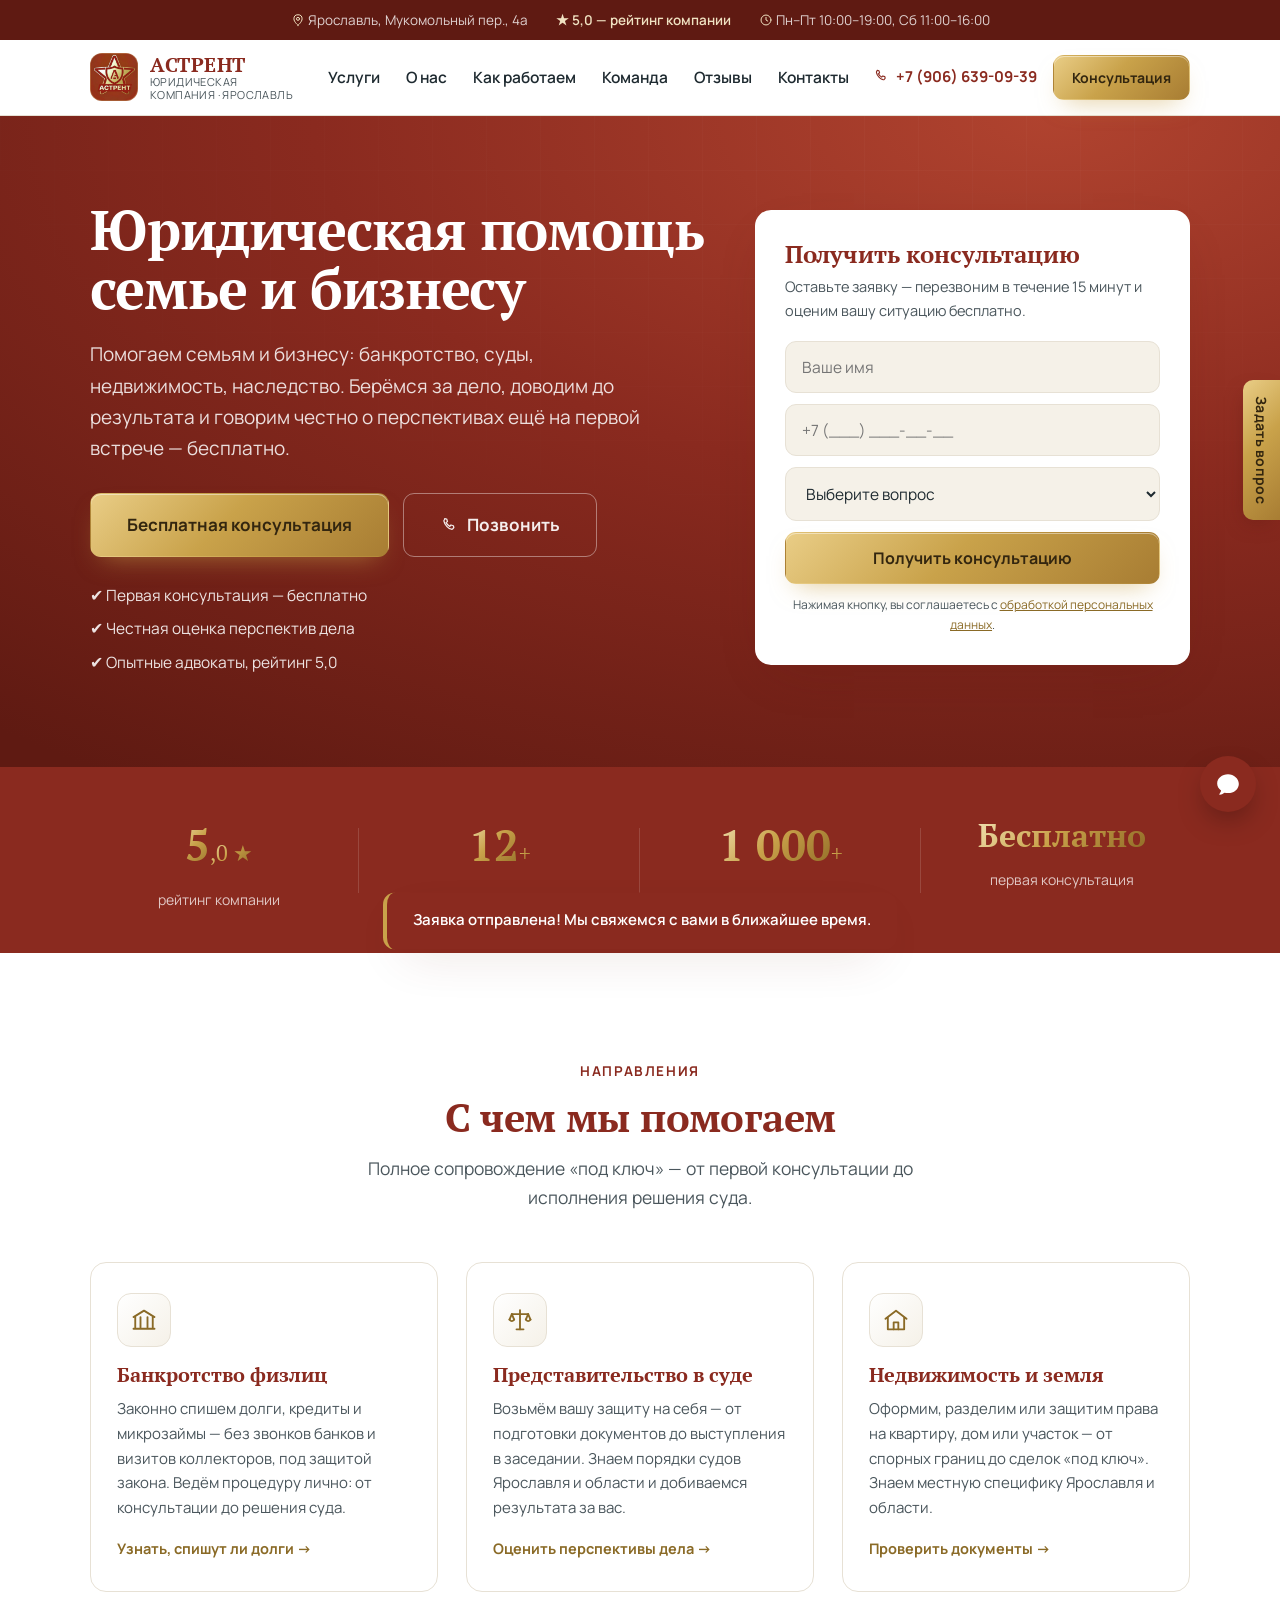
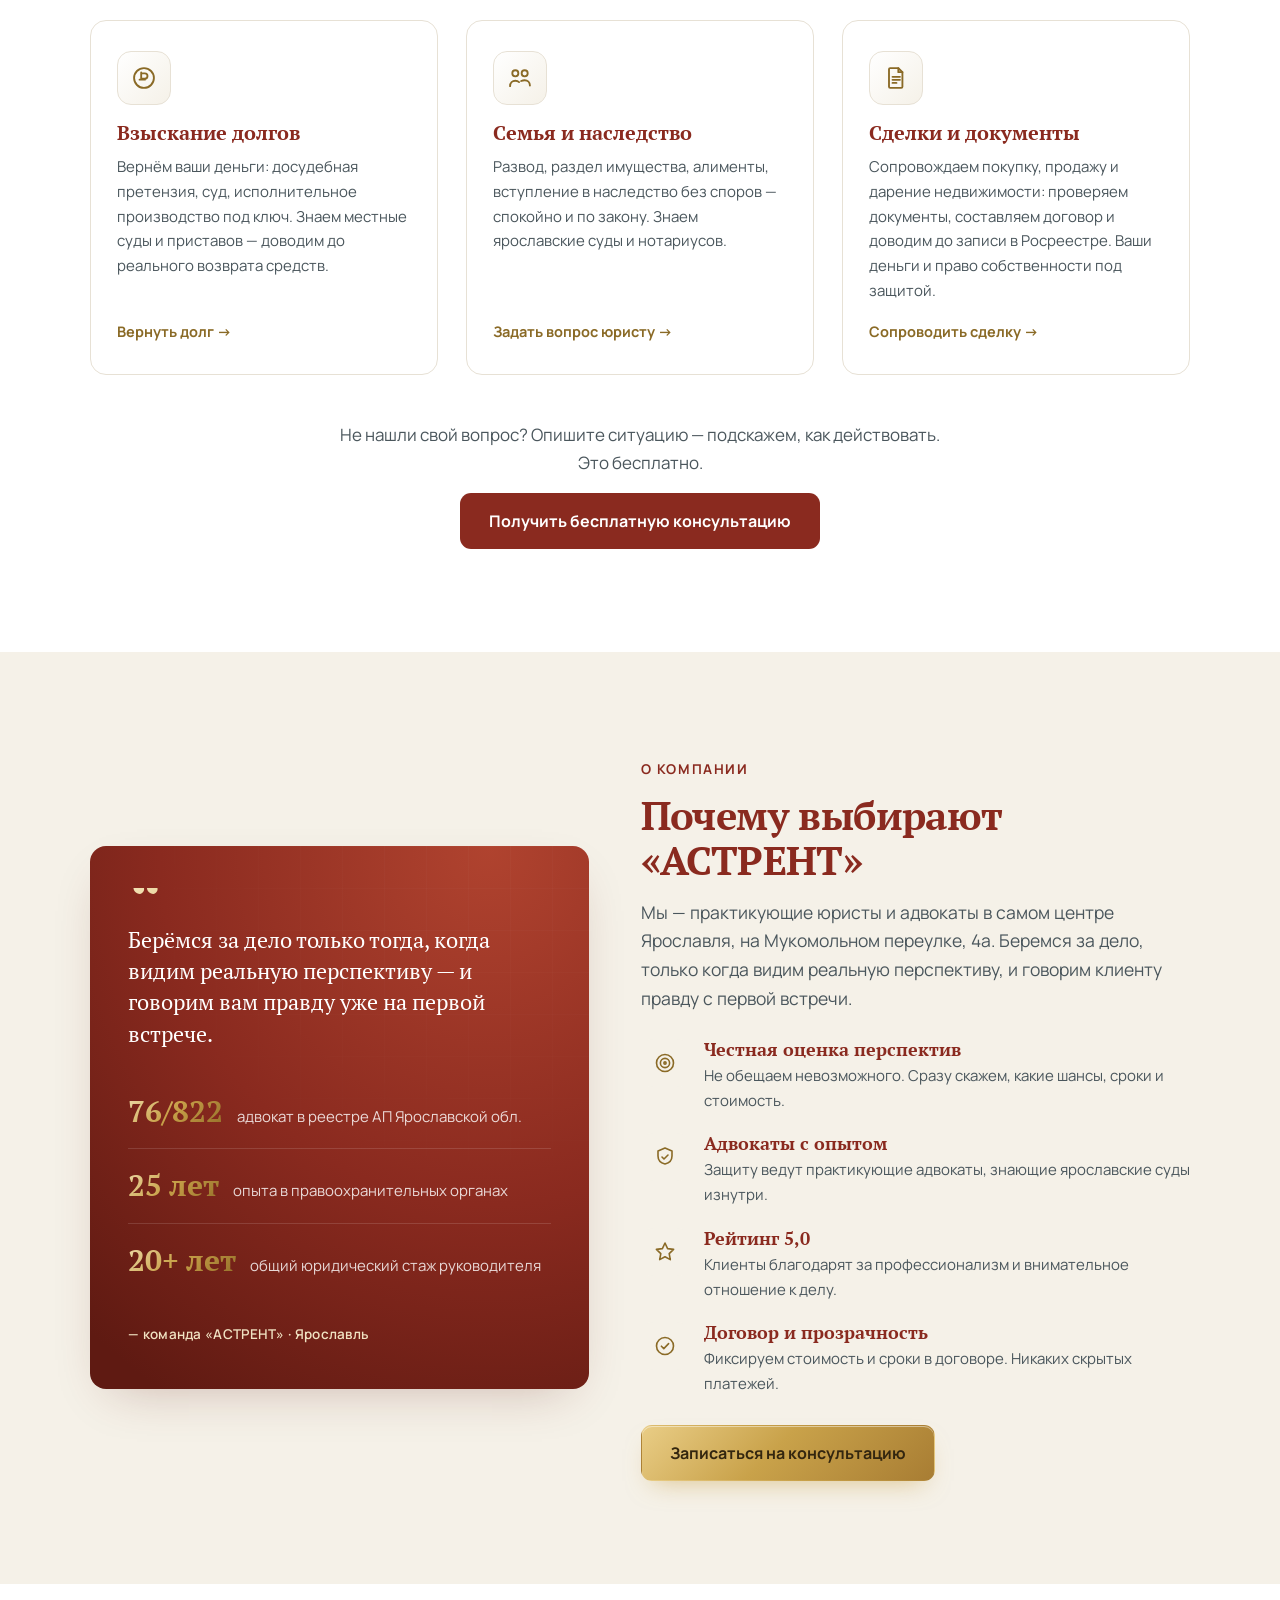
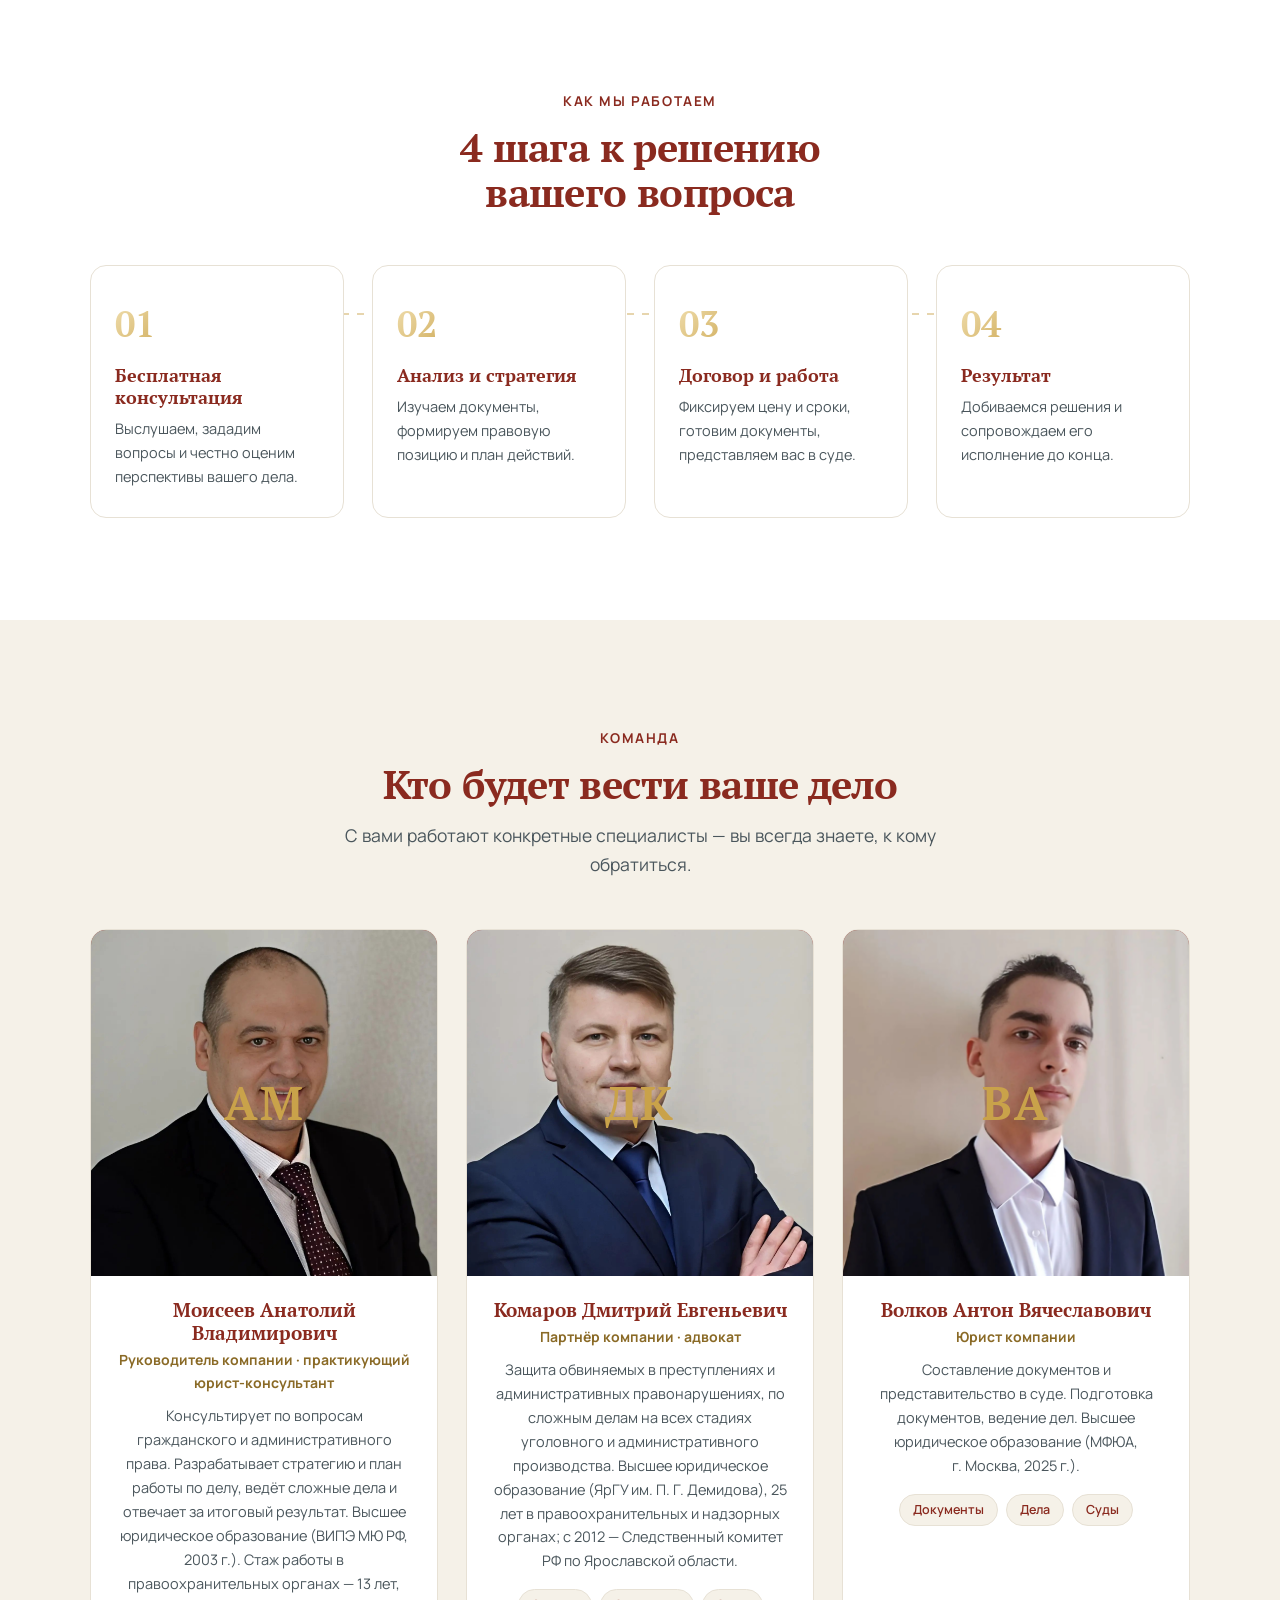
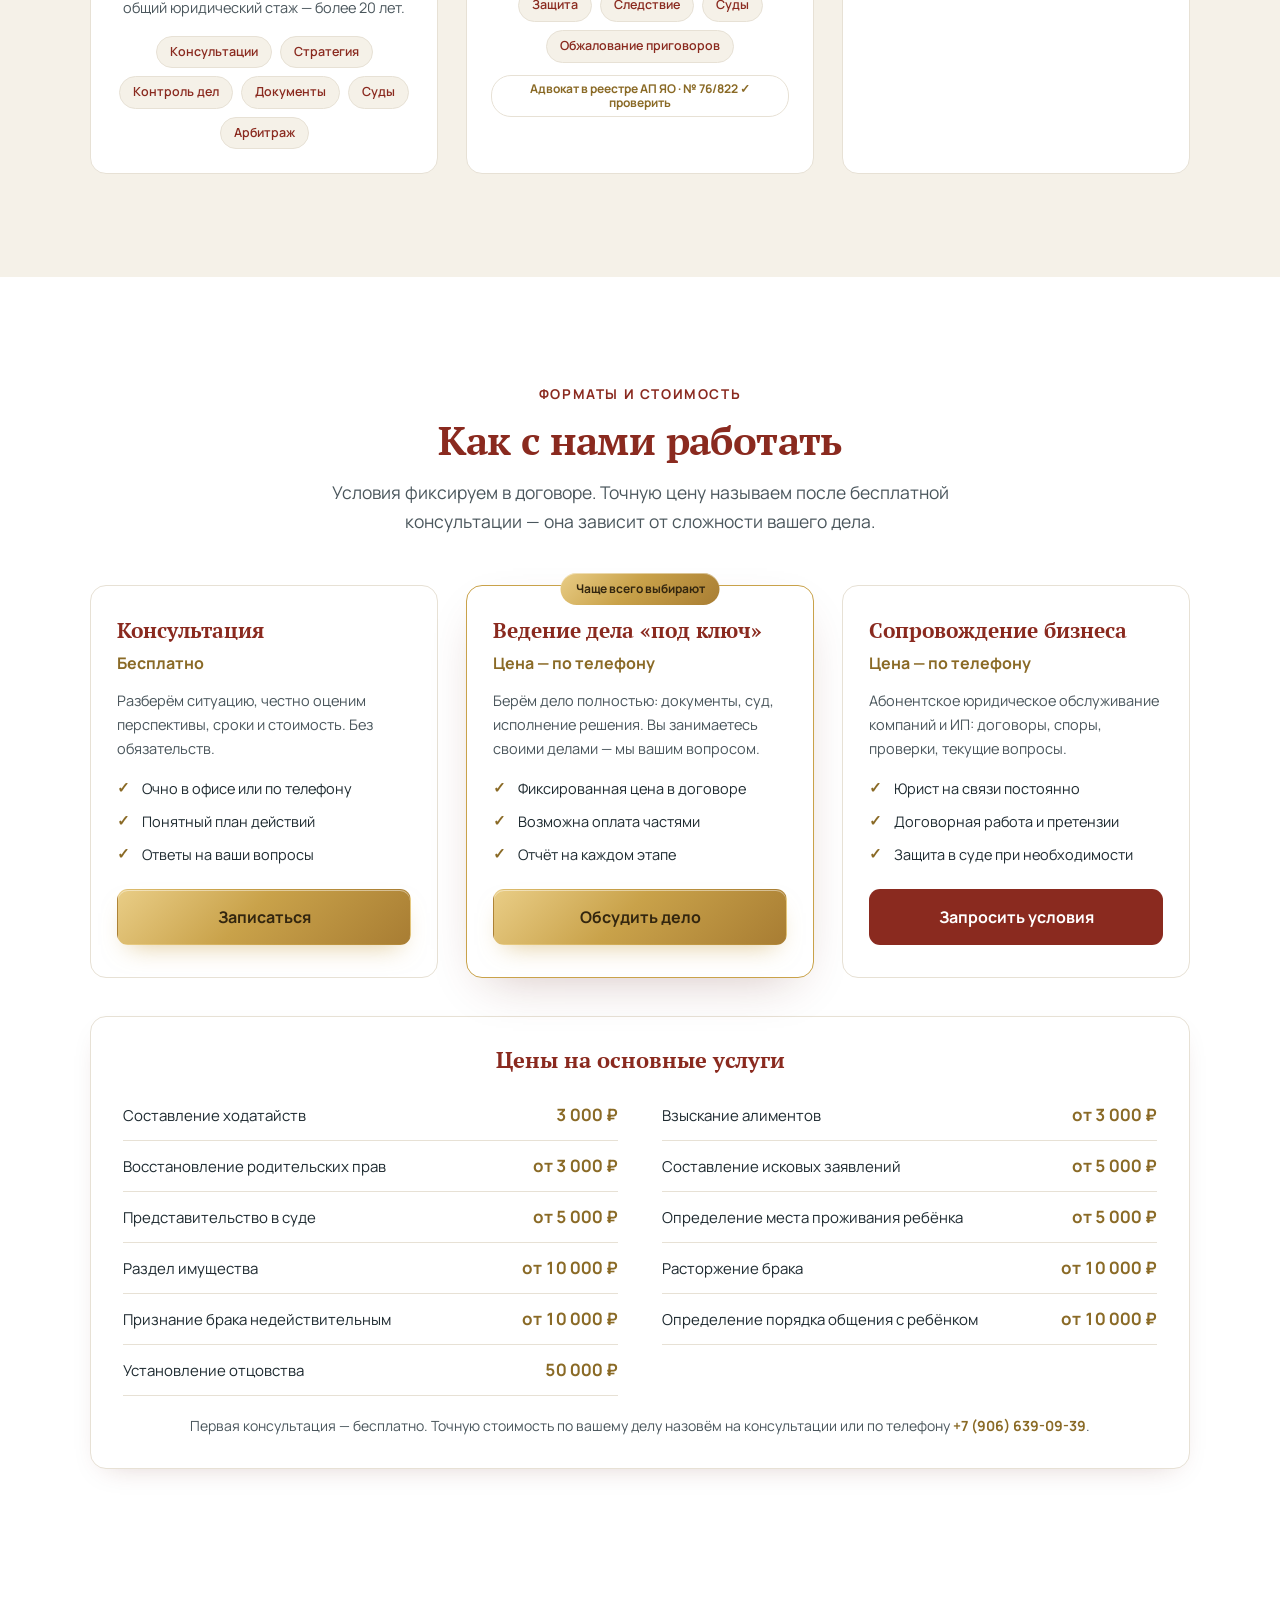
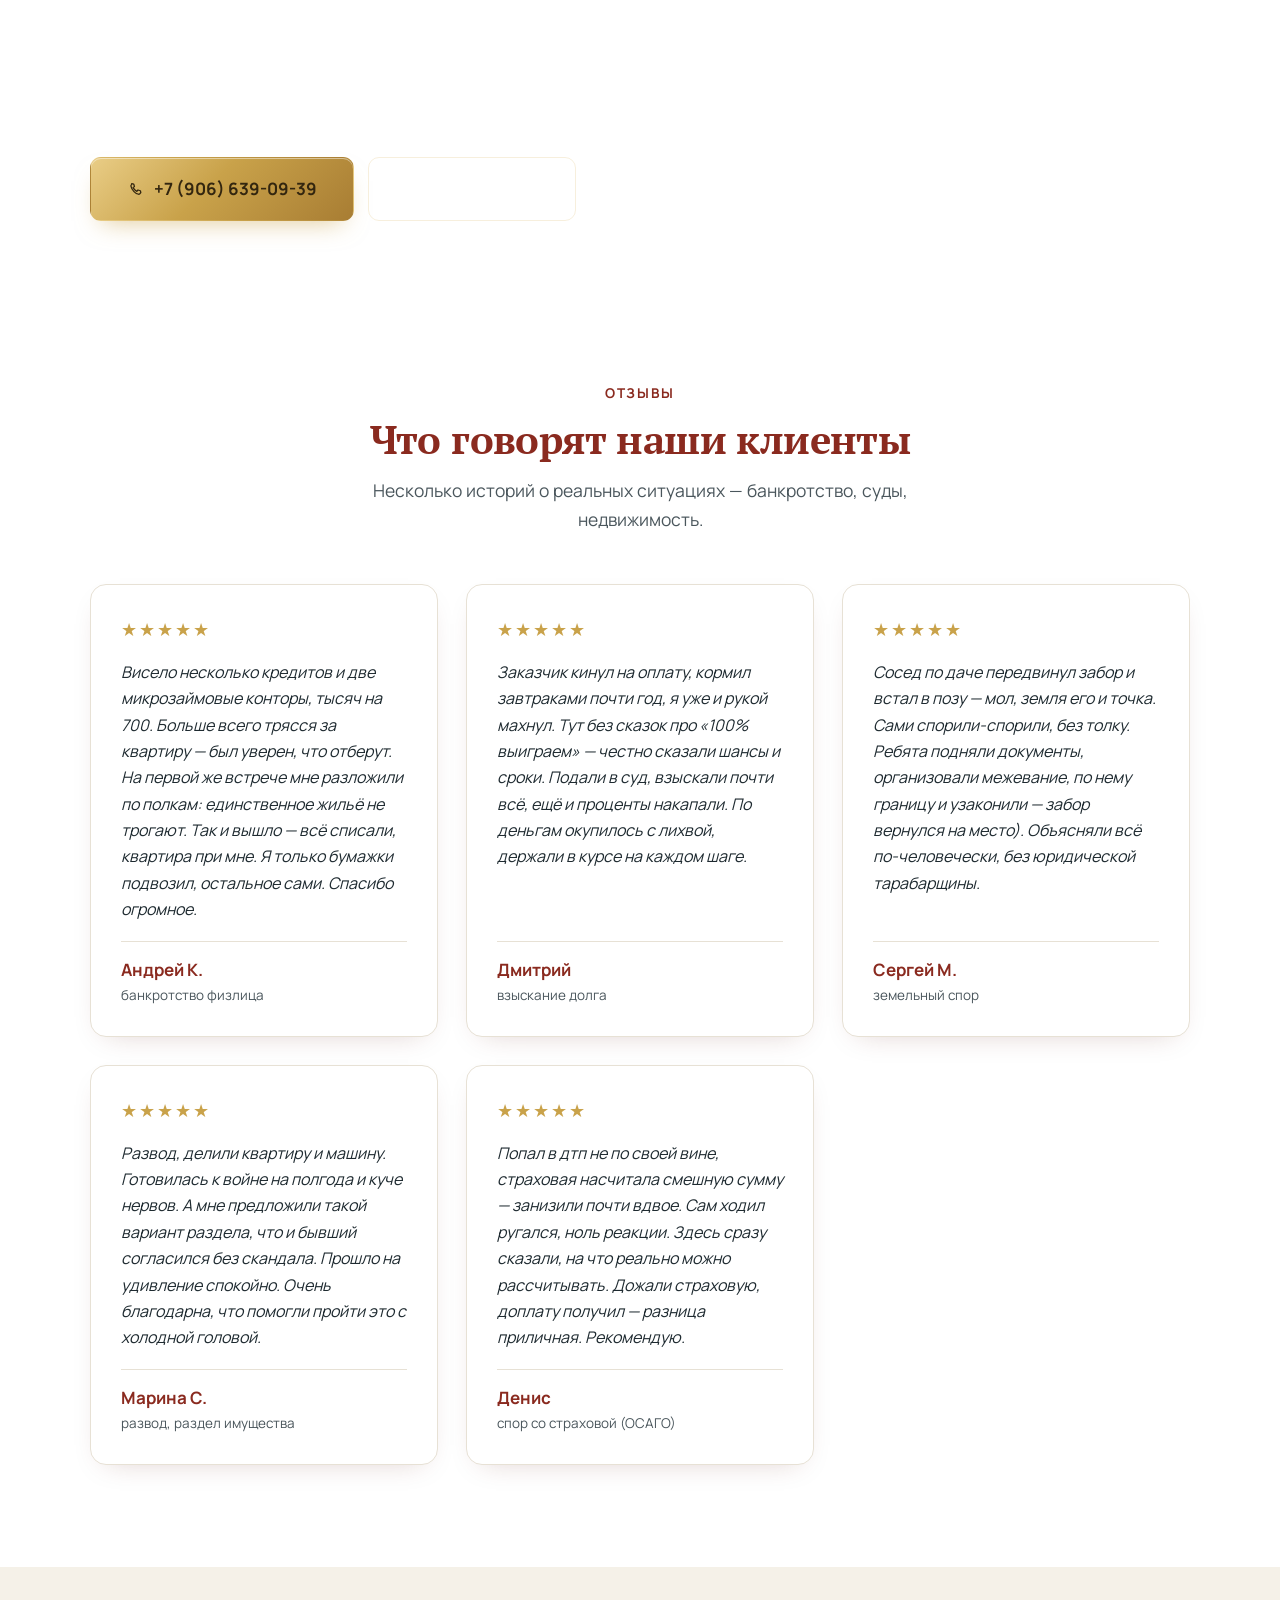
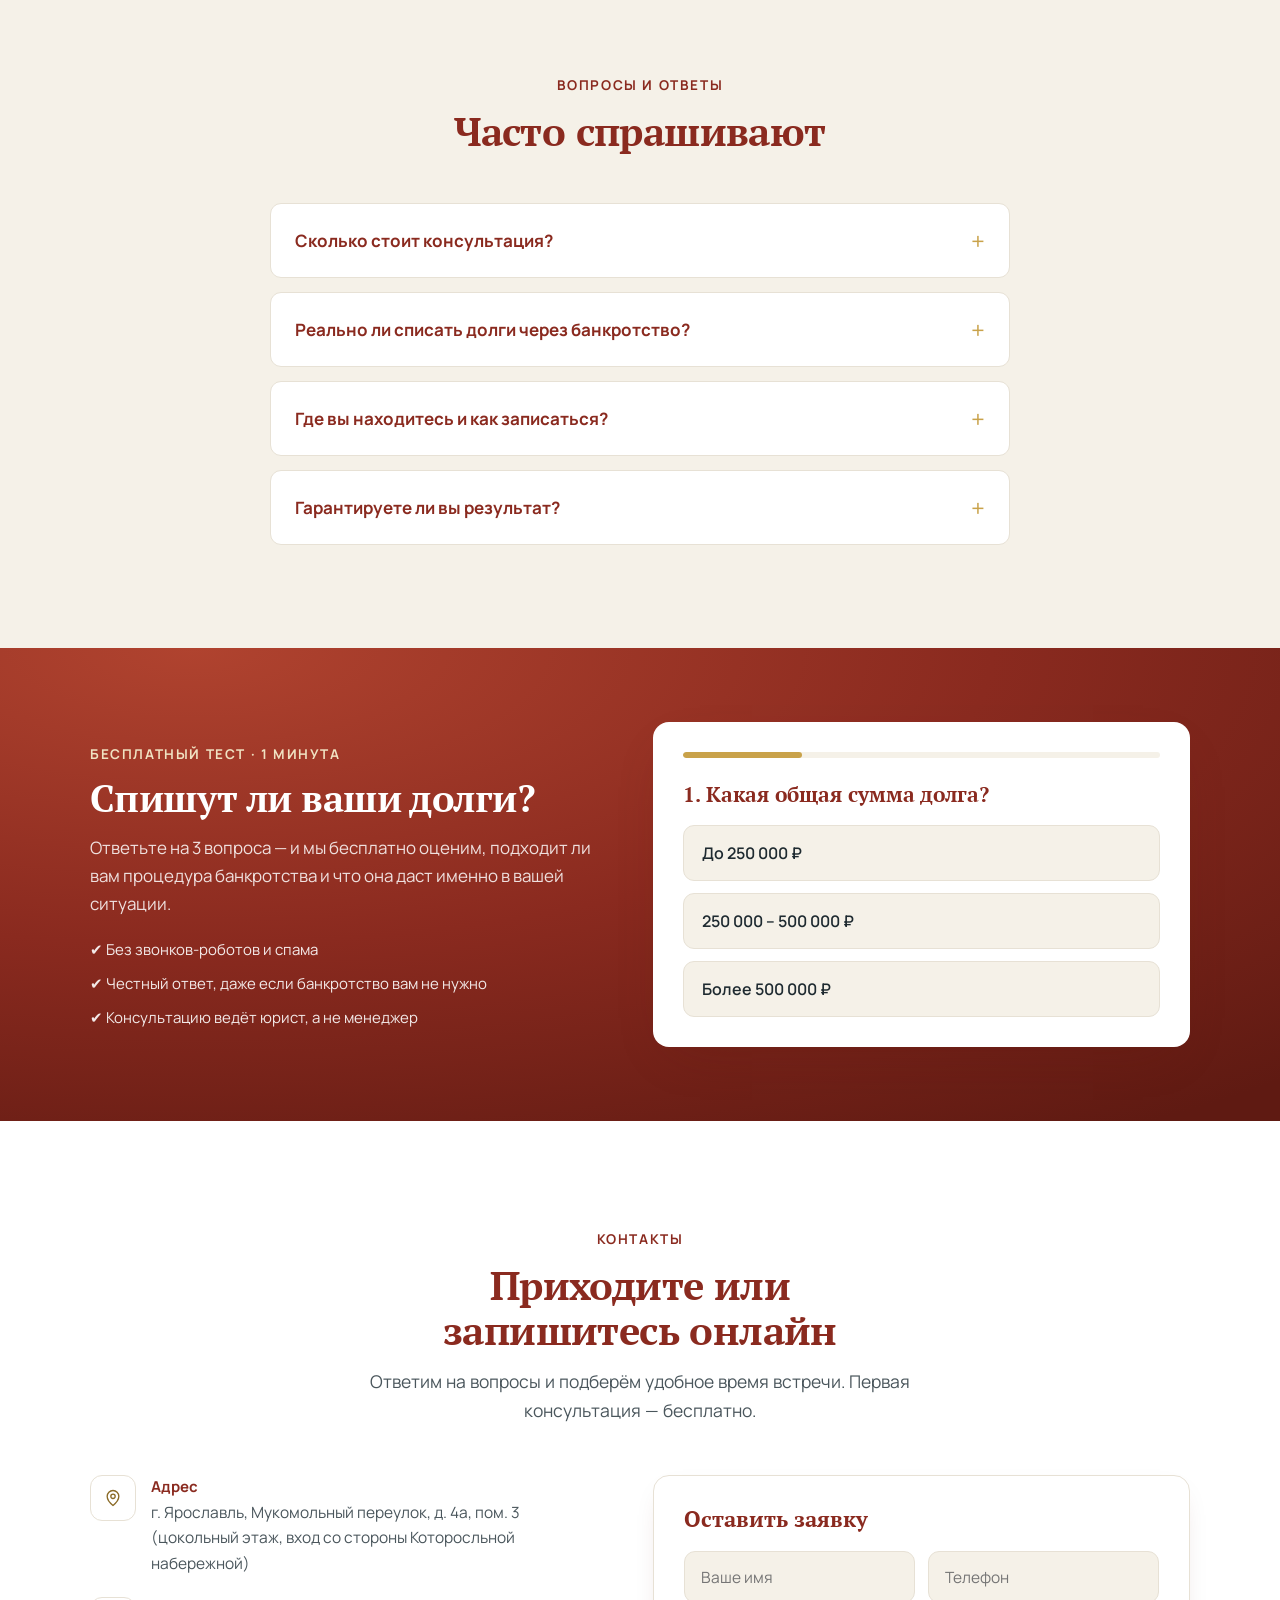
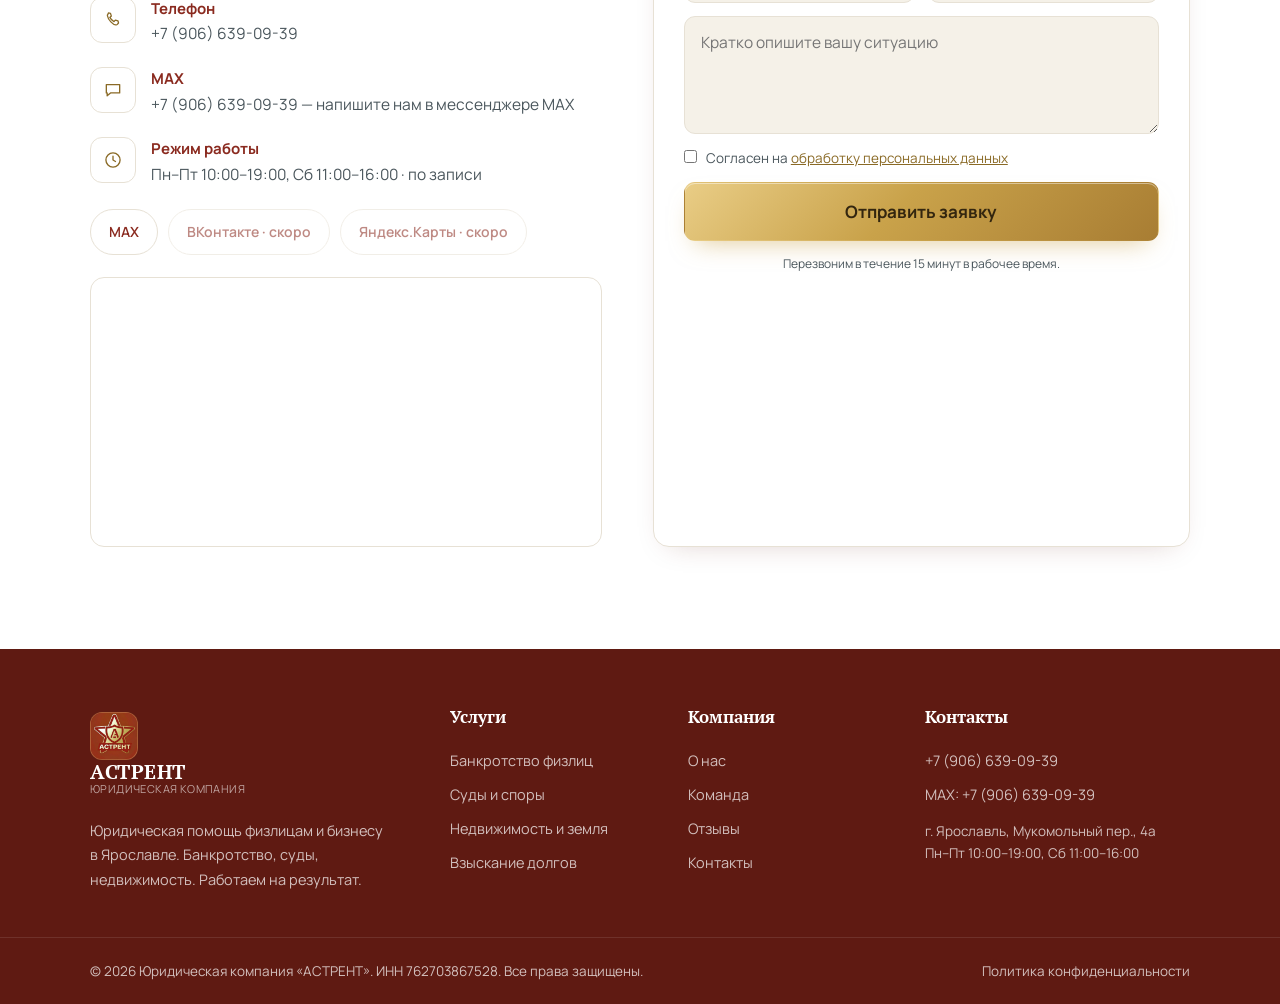
==== index.html @ 70c85481 "FAQ-микроразметка расширена до 8 вопросов (расширенный сниппет)" ====
<!DOCTYPE html>
<html lang="ru">
<head>
  <meta charset="UTF-8" />
  <meta name="viewport" content="width=device-width, initial-scale=1.0" />
  <title>АСТРЕНТ — Юридическая компания в Ярославле | Банкротство, суды, недвижимость</title>
  <meta name="description" content="Юридическая компания «АСТРЕНТ», Ярославль, Мукомольный пер., 4а. Банкротство физлиц, суды, недвижимость и земля. Рейтинг 5,0. Бесплатная консультация — звоните +7 (906) 639-09-39." />
  <meta name="keywords" content="юрист Ярославль, адвокат Ярославль, банкротство физических лиц Ярославль, юридическая компания АСТРЕНТ, Мукомольный переулок 4а, Которосльная набережная, юрист по недвижимости, земельные споры" />

  <meta property="og:title" content="АСТРЕНТ — Юридическая компания в Ярославле" />
  <meta property="og:description" content="Банкротство, суды, недвижимость. Рейтинг 5,0. Бесплатная консультация: +7 (906) 639-09-39." />
  <meta property="og:type" content="website" />
  <meta property="og:locale" content="ru_RU" />
  <meta property="og:site_name" content="АСТРЕНТ" />
  <meta name="theme-color" content="#8a2a1f" />
  <meta property="og:image" content="https://alamangart0011.github.io/reshenie-pro100/images/logo.png" />
  <meta property="og:url" content="https://alamangart0011.github.io/reshenie-pro100/" />
  <link rel="canonical" href="https://alamangart0011.github.io/reshenie-pro100/" />

  <link rel="icon" type="image/png" href="images/logo.png" />

  <link rel="preconnect" href="https://fonts.googleapis.com" />
  <link rel="preconnect" href="https://fonts.gstatic.com" crossorigin />
  <link href="https://fonts.googleapis.com/css2?family=PT+Serif:wght@400;700&family=Manrope:wght@400;500;600;700;800&display=swap" rel="stylesheet" />

  <link rel="stylesheet" href="css/styles.css" />

  <!-- Микроразметка для поиска (Local Business) -->
  <script type="application/ld+json">
  {
    "@context": "https://schema.org",
    "@type": "LegalService",
    "name": "Юридическая компания «АСТРЕНТ»",
    "telephone": "+7-906-639-09-39",
    "taxID": "762703867528",
    "priceRange": "Первая консультация бесплатно",
    "address": {
      "@type": "PostalAddress",
      "streetAddress": "Мукомольный переулок, д. 4а, пом. 3",
      "addressLocality": "Ярославль",
      "postalCode": "150000",
      "addressCountry": "RU"
    },
    "openingHours": ["Mo-Fr 10:00-19:00","Sa 11:00-16:00"],
    "aggregateRating": { "@type": "AggregateRating", "ratingValue": "5.0", "reviewCount": "1" }
  }
  </script>

  <!-- FAQ для расширенной выдачи в поиске -->
  <script type="application/ld+json">
  {
    "@context": "https://schema.org",
    "@type": "FAQPage",
    "mainEntity": [
      { "@type": "Question", "name": "Сколько стоит консультация?", "acceptedAnswer": { "@type": "Answer", "text": "Первичная консультация бесплатно. Мы оценим вашу ситуацию и честно скажем о перспективах и стоимости ведения дела." } },
      { "@type": "Question", "name": "Реально ли списать долги через банкротство?", "acceptedAnswer": { "@type": "Answer", "text": "Да, при соблюдении условий закона. На бесплатной консультации проверим вашу ситуацию и скажем, подходит ли вам процедура." } },
      { "@type": "Question", "name": "Где находится офис?", "acceptedAnswer": { "@type": "Answer", "text": "В центре Ярославля — Мукомольный пер., д. 4а, пом. 3 (цокольный этаж, вход со стороны Которосльной набережной). Запись по телефону +7 (906) 639-09-39." } },
      { "@type": "Question", "name": "Гарантируете ли вы результат?", "acceptedAnswer": { "@type": "Answer", "text": "Закон запрещает гарантировать конкретное решение суда. Но мы гарантируем профессиональный подход, прозрачность и не берёмся за бесперспективное дело ради денег." } },
      { "@type": "Question", "name": "Работаете с юрлицами и ИП?", "acceptedAnswer": { "@type": "Answer", "text": "Да. Сопровождаем бизнес: договоры, споры, банкротство юрлиц и ИП, защита по уголовным и административным делам. Возможно абонентское обслуживание." } },
      { "@type": "Question", "name": "Есть ли онлайн-консультация?", "acceptedAnswer": { "@type": "Answer", "text": "Да. Проконсультируем по телефону или в мессенджере, документы можно прислать в электронном виде." } },
      { "@type": "Question", "name": "Возможна ли рассрочка?", "acceptedAnswer": { "@type": "Answer", "text": "По ряду дел оплату можно разбить на части. Условия обсуждаются индивидуально на бесплатной консультации." } }
    ]
  }
  </script>
</head>
<body>

  <!-- ===== Топ-полоса ===== -->
  <div class="topbar">
    <div class="container topbar__inner">
      <span class="topbar__item"><svg viewBox="0 0 24 24" aria-hidden="true"><path d="M12 21s7-5.6 7-11a7 7 0 1 0-14 0c0 5.4 7 11 7 11z"/><circle cx="12" cy="10" r="2.6"/></svg> Ярославль, Мукомольный пер., 4а</span>
      <span class="topbar__item topbar__rating">★ 5,0 — рейтинг компании</span>
      <span class="topbar__item"><svg viewBox="0 0 24 24" aria-hidden="true"><circle cx="12" cy="12" r="8.5"/><path d="M12 7.5V12l3 1.8"/></svg> Пн–Пт 10:00–19:00, Сб 11:00–16:00</span>
    </div>
  </div>

  <!-- ===== Шапка ===== -->
  <header class="header" id="header">
    <div class="container header__inner">
      <a href="#hero" class="logo" aria-label="АСТРЕНТ — на главную">
        <span class="logo__mark"><img class="logo__img" src="images/logo.png" alt="АСТРЕНТ" onerror="this.remove()"><svg viewBox="0 0 24 24" aria-hidden="true"><path fill="#c9a24a" d="M12 1.6l2.7 5.85 6.3.82-4.7 4.3 1.2 6.23L12 16.2l-5.7 2.6 1.2-6.23-4.7-4.3 6.3-.82z"/><text x="12" y="14.6" font-family="Georgia,serif" font-size="8" font-weight="700" fill="#8a2a1f" text-anchor="middle">А</text></svg></span>
        <span class="logo__text">
          <strong class="logo__word">АСТРЕНТ</strong>
          <small>юридическая компания · Ярославль</small>
        </span>
      </a>

      <nav class="nav" id="nav">
        <a href="#services" class="nav__link">Услуги</a>
        <a href="#about" class="nav__link">О нас</a>
        <a href="#steps" class="nav__link">Как работаем</a>
        <a href="#team" class="nav__link">Команда</a>
        <a href="#reviews" class="nav__link">Отзывы</a>
        <a href="#contacts" class="nav__link">Контакты</a>
      </nav>

      <div class="header__actions">
        <a href="tel:+79066390939" class="header__phone">
          <span class="header__phone-icon"><svg class="i-ic" viewBox="0 0 24 24" aria-hidden="true"><path d="M6.5 3.5l2.5.6 1 3.2-1.8 1.6a12 12 0 0 0 5 5l1.6-1.8 3.2 1 .6 2.5-1.4 1.6a2 2 0 0 1-1.9.6C12 17.8 6.2 12 5.3 6.9a2 2 0 0 1 .6-1.9z"/></svg></span>
          <span>+7 (906) 639-09-39</span>
        </a>
        <a href="#lead" class="btn btn--gold btn--sm">Консультация</a>
        <button class="burger" id="burger" aria-label="Открыть меню" aria-expanded="false">
          <span></span><span></span><span></span>
        </button>
      </div>
    </div>
  </header>

  <!-- ===== Hero ===== -->
  <section class="hero" id="hero">
    <div class="hero__overlay"></div>
    <div class="container hero__inner">
      <div class="hero__content reveal">
        <h1 class="hero__title">
          Юридическая помощь<br>семье и бизнесу
        </h1>
        <p class="hero__lead">
          Помогаем семьям и бизнесу: банкротство, суды, недвижимость, наследство. Берёмся за дело, доводим до результата
          и говорим честно о перспективах ещё на первой встрече — бесплатно.
        </p>

        <div class="hero__cta">
          <a href="#lead" class="btn btn--gold btn--lg">Бесплатная консультация</a>
          <a href="tel:+79066390939" class="btn btn--ghost btn--lg"><svg class="i-ic" viewBox="0 0 24 24" aria-hidden="true"><path d="M6.5 3.5l2.5.6 1 3.2-1.8 1.6a12 12 0 0 0 5 5l1.6-1.8 3.2 1 .6 2.5-1.4 1.6a2 2 0 0 1-1.9.6C12 17.8 6.2 12 5.3 6.9a2 2 0 0 1 .6-1.9z"/></svg> Позвонить</a>
        </div>

        <ul class="hero__points">
          <li>✔ Первая консультация — бесплатно</li>
          <li>✔ Честная оценка перспектив дела</li>
          <li>✔ Опытные адвокаты, рейтинг 5,0</li>
        </ul>
      </div>

      <div class="hero__card reveal" id="lead">
        <h3 class="hero__card-title">Получить консультацию</h3>
        <p class="hero__card-sub">Оставьте заявку — перезвоним в течение 15 минут и оценим вашу ситуацию бесплатно.</p>
        <form class="form form--compact" data-form>
          <input class="form__input" type="text" name="name" aria-label="Ваше имя" placeholder="Ваше имя" required />
          <input class="form__input" type="tel" name="phone" aria-label="Телефон" placeholder="+7 (___) ___-__-__" required />
          <select class="form__input" name="topic" aria-label="Тип вопроса">
            <option value="">Выберите вопрос</option>
            <option>Банкротство физлиц</option>
            <option>Спор в суде</option>
            <option>Недвижимость и земля</option>
            <option>Взыскание / долги</option>
            <option>Наследство, семья</option>
            <option>Другое</option>
          </select>
          <button class="btn btn--gold btn--block" type="submit">Получить консультацию</button>
          <p class="form__note">Нажимая кнопку, вы соглашаетесь с <a href="privacy.html" target="_blank" style="color:var(--gold-2);text-decoration:underline;">обработкой персональных данных</a>.</p>
        </form>
      </div>
    </div>
  </section>

  <!-- ===== Статистика / доверие ===== -->
  <section class="stats">
    <div class="container stats__grid">
      <div class="stat reveal">
        <span class="stat__num" data-count="5">0</span><span class="stat__plus">,0 ★</span>
        <span class="stat__label">рейтинг компании</span>
      </div>
      <div class="stat reveal">
        <span class="stat__num" data-count="12">0</span><span class="stat__plus">+</span>
        <span class="stat__label">лет юридической практики</span>
      </div>
      <div class="stat reveal">
        <span class="stat__num" data-count="1000">0</span><span class="stat__plus">+</span>
        <span class="stat__label">решённых вопросов клиентов</span>
      </div>
      <div class="stat reveal">
        <span class="stat__num stat__num--word">Бесплатно</span>
        <span class="stat__label">первая консультация</span>
      </div>
    </div>
  </section>

  <!-- ===== Услуги ===== -->
  <section class="section" id="services">
    <div class="container">
      <div class="section__head reveal">
        <span class="section__kicker">Направления</span>
        <h2 class="section__title">С чем мы помогаем</h2>
        <p class="section__sub">Полное сопровождение «под ключ» — от первой консультации до исполнения решения суда.</p>
      </div>

      <div class="cards">
        <article class="card reveal">
          <div class="card__icon"><svg viewBox="0 0 24 24" aria-hidden="true"><path d="M3 9.5l9-5.5 9 5.5"/><path d="M4.5 9.5v9"/><path d="M9 9.5v9"/><path d="M15 9.5v9"/><path d="M19.5 9.5v9"/><path d="M3 19.5h18"/></svg></div>
          <h3 class="card__title">Банкротство физлиц</h3>
          <p class="card__text">Законно спишем долги, кредиты и микрозаймы — без звонков банков и визитов коллекторов, под защитой закона. Ведём процедуру лично: от консультации до решения суда.</p>
          <a href="#lead" class="card__link">Узнать, спишут ли долги →</a>
        </article>

        <article class="card reveal">
          <div class="card__icon"><svg viewBox="0 0 24 24" aria-hidden="true"><path d="M12 3.5V20"/><path d="M9 20h6"/><path d="M5 7h14"/><path d="M5 7l-2 4.6"/><path d="M5 7l2 4.6"/><path d="M3 11.6q2 2.8 4 0"/><path d="M19 7l-2 4.6"/><path d="M19 7l2 4.6"/><path d="M17 11.6q2 2.8 4 0"/></svg></div>
          <h3 class="card__title">Представительство в суде</h3>
          <p class="card__text">Возьмём вашу защиту на себя — от подготовки документов до выступления в заседании. Знаем порядки судов Ярославля и области и добиваемся результата за вас.</p>
          <a href="#lead" class="card__link">Оценить перспективы дела →</a>
        </article>

        <article class="card reveal">
          <div class="card__icon"><svg viewBox="0 0 24 24" aria-hidden="true"><path d="M3 11l9-7 9 7"/><path d="M5 10v10h14V10"/><path d="M10 20v-6h4v6"/></svg></div>
          <h3 class="card__title">Недвижимость и земля</h3>
          <p class="card__text">Оформим, разделим или защитим права на квартиру, дом или участок — от спорных границ до сделок «под ключ». Знаем местную специфику Ярославля и области.</p>
          <a href="#lead" class="card__link">Проверить документы →</a>
        </article>

        <article class="card reveal">
          <div class="card__icon"><svg viewBox="0 0 24 24" aria-hidden="true"><circle cx="12" cy="12" r="8.5"/><path d="M9.6 8h3.1a2.3 2.3 0 0 1 0 4.6H9.6V7.2"/><path d="M8.2 13.4h4.6"/></svg></div>
          <h3 class="card__title">Взыскание долгов</h3>
          <p class="card__text">Вернём ваши деньги: досудебная претензия, суд, исполнительное производство под ключ. Знаем местные суды и приставов — доводим до реального возврата средств.</p>
          <a href="#lead" class="card__link">Вернуть долг →</a>
        </article>

        <article class="card reveal">
          <div class="card__icon"><svg viewBox="0 0 24 24" aria-hidden="true"><circle cx="8" cy="8" r="2.6"/><circle cx="16" cy="8" r="2.6"/><path d="M3.5 19c0-2.9 2-4.6 4.5-4.6 1.3 0 2.4.4 3.2 1.1"/><path d="M13 14.6c.8-.4 1.8-.7 3-.7 2.5 0 4.5 1.7 4.5 4.6"/></svg></div>
          <h3 class="card__title">Семья и наследство</h3>
          <p class="card__text">Развод, раздел имущества, алименты, вступление в наследство без споров — спокойно и по закону. Знаем ярославские суды и нотариусов.</p>
          <a href="#lead" class="card__link">Задать вопрос юристу →</a>
        </article>

        <article class="card reveal">
          <div class="card__icon"><svg viewBox="0 0 24 24" aria-hidden="true"><path d="M7 3.5h7l3.5 3.5v12.5a1 1 0 0 1-1 1H7a1 1 0 0 1-1-1V4.5a1 1 0 0 1 1-1z"/><path d="M14 3.5V7h3.5"/><path d="M9 11h6.4"/><path d="M9 13.6h6.4"/><path d="M9 16.2h3.4"/></svg></div>
          <h3 class="card__title">Сделки и документы</h3>
          <p class="card__text">Сопровождаем покупку, продажу и дарение недвижимости: проверяем документы, составляем договор и доводим до записи в Росреестре. Ваши деньги и право собственности под защитой.</p>
          <a href="#lead" class="card__link">Сопроводить сделку →</a>
        </article>
      </div>

      <div class="section__cta reveal">
        <p>Не нашли свой вопрос? Опишите ситуацию — подскажем, как действовать. Это бесплатно.</p>
        <a href="#lead" class="btn btn--navy">Получить бесплатную консультацию</a>
      </div>
    </div>
  </section>

  <!-- ===== О компании / Преимущества ===== -->
  <section class="section section--alt" id="about">
    <div class="container about">
      <div class="about__media reveal">
        <div class="about__panel">
          <span class="about__quote" aria-hidden="true">“</span>
          <p class="about__promise">Берёмся за дело только тогда, когда видим реальную перспективу — и говорим вам правду уже на первой встрече.</p>
          <ul class="about__facts">
            <li><b>76/822</b><span>адвокат в реестре АП Ярославской обл.</span></li>
            <li><b>25 лет</b><span>опыта в правоохранительных органах</span></li>
            <li><b>20+ лет</b><span>общий юридический стаж руководителя</span></li>
          </ul>
          <span class="about__sign">— команда «АСТРЕНТ» · Ярославль</span>
        </div>
      </div>
      <div class="about__content reveal">
        <span class="section__kicker">О компании</span>
        <h2 class="section__title">Почему выбирают «АСТРЕНТ»</h2>
        <p class="section__sub">Мы — практикующие юристы и адвокаты в самом центре Ярославля, на Мукомольном переулке, 4а. Беремся за дело, только когда видим реальную перспективу, и говорим клиенту правду с первой встречи.</p>

        <ul class="features">
          <li class="feature">
            <span class="feature__icon"><svg viewBox="0 0 24 24" aria-hidden="true"><circle cx="12" cy="12" r="8.5"/><circle cx="12" cy="12" r="4.6"/><circle cx="12" cy="12" r="1.1"/></svg></span>
            <div>
              <h4>Честная оценка перспектив</h4>
              <p>Не обещаем невозможного. Сразу скажем, какие шансы, сроки и стоимость.</p>
            </div>
          </li>
          <li class="feature">
            <span class="feature__icon"><svg viewBox="0 0 24 24" aria-hidden="true"><path d="M12 3l7 3v5c0 4-3 7-7 8-4-1-7-4-7-8V6z"/><path d="M9 12l2 2 4-4"/></svg></span>
            <div>
              <h4>Адвокаты с опытом</h4>
              <p>Защиту ведут практикующие адвокаты, знающие ярославские суды изнутри.</p>
            </div>
          </li>
          <li class="feature">
            <span class="feature__icon"><svg viewBox="0 0 24 24" aria-hidden="true"><path d="M12 3l2.6 5.6 6 .8-4.4 4.2 1.1 6L12 16.8 6.7 19.6l1.1-6L3.4 9.4l6-.8z"/></svg></span>
            <div>
              <h4>Рейтинг 5,0</h4>
              <p>Клиенты благодарят за профессионализм и внимательное отношение к делу.</p>
            </div>
          </li>
          <li class="feature">
            <span class="feature__icon"><svg viewBox="0 0 24 24" aria-hidden="true"><circle cx="12" cy="12" r="8.5"/><path d="M8.4 12.2l2.4 2.4 4.8-5"/></svg></span>
            <div>
              <h4>Договор и прозрачность</h4>
              <p>Фиксируем стоимость и сроки в договоре. Никаких скрытых платежей.</p>
            </div>
          </li>
        </ul>

        <a href="#lead" class="btn btn--gold">Записаться на консультацию</a>
      </div>
    </div>
  </section>

  <!-- ===== Этапы работы ===== -->
  <section class="section" id="steps">
    <div class="container">
      <div class="section__head reveal">
        <span class="section__kicker">Как мы работаем</span>
        <h2 class="section__title">4 шага к решению вашего вопроса</h2>
      </div>

      <div class="steps">
        <div class="step reveal">
          <span class="step__num">01</span>
          <h3 class="step__title">Бесплатная консультация</h3>
          <p class="step__text">Выслушаем, зададим вопросы и честно оценим перспективы вашего дела.</p>
        </div>
        <div class="step reveal">
          <span class="step__num">02</span>
          <h3 class="step__title">Анализ и стратегия</h3>
          <p class="step__text">Изучаем документы, формируем правовую позицию и план действий.</p>
        </div>
        <div class="step reveal">
          <span class="step__num">03</span>
          <h3 class="step__title">Договор и работа</h3>
          <p class="step__text">Фиксируем цену и сроки, готовим документы, представляем вас в суде.</p>
        </div>
        <div class="step reveal">
          <span class="step__num">04</span>
          <h3 class="step__title">Результат</h3>
          <p class="step__text">Добиваемся решения и сопровождаем его исполнение до конца.</p>
        </div>
      </div>
    </div>
  </section>

  <!-- ===== Команда ===== -->
  <section class="section section--alt" id="team">
    <div class="container">
      <div class="section__head reveal">
        <span class="section__kicker">Команда</span>
        <h2 class="section__title">Кто будет вести ваше дело</h2>
        <p class="section__sub">С вами работают конкретные специалисты — вы всегда знаете, к кому обратиться.</p>
      </div>

      <div class="team">
        <figure class="member reveal">
          <div class="member__photo"><img src="images/moiseev.jpg?v=2" alt="Моисеев Анатолий Владимирович" loading="lazy" onerror="this.remove()"><span class="member__ph">АМ</span></div>
          <figcaption>
            <h3 class="member__name">Моисеев Анатолий Владимирович</h3>
            <p class="member__role">Руководитель компании · практикующий юрист-консультант</p>
            <p class="member__desc">Консультирует по вопросам гражданского и административного права. Разрабатывает стратегию и план работы по делу, ведёт сложные дела и отвечает за итоговый результат. Высшее юридическое образование (ВИПЭ МЮ&nbsp;РФ, 2003&nbsp;г.). Стаж работы в правоохранительных органах — 13 лет, общий юридический стаж — более 20 лет.</p>
            <ul class="member__tags"><li>Консультации</li><li>Стратегия</li><li>Контроль дел</li><li>Документы</li><li>Суды</li><li>Арбитраж</li></ul>
          </figcaption>
        </figure>

        <figure class="member reveal">
          <div class="member__photo"><img src="images/advocate.jpg?v=2" alt="Комаров Дмитрий Евгеньевич — адвокат" loading="lazy" onerror="this.remove()"><span class="member__ph">ДК</span></div>
          <figcaption>
            <h3 class="member__name">Комаров Дмитрий Евгеньевич</h3>
            <p class="member__role">Партнёр компании · адвокат</p>
            <p class="member__desc">Защита обвиняемых в преступлениях и административных правонарушениях, по сложным делам на всех стадиях уголовного и административного производства. Высшее юридическое образование (ЯрГУ им. П.&nbsp;Г.&nbsp;Демидова), 25 лет в правоохранительных и надзорных органах; с 2012 — Следственный комитет РФ по Ярославской области.</p>
            <ul class="member__tags"><li>Защита</li><li>Следствие</li><li>Суды</li><li>Обжалование приговоров</li></ul>
            <a class="member__verify" href="https://apyo.fparf.ru/about/lawyers/komarov-dmitriy-evgenevich/" target="_blank" rel="noopener">Адвокат в реестре АП ЯО · № 76/822 ✓ проверить</a>
          </figcaption>
        </figure>

        <figure class="member reveal">
          <!-- TODO: фото Волкова → images/volkov.jpg -->
          <div class="member__photo"><img src="images/volkov.jpg?v=2" alt="Волков Антон Вячеславович — юрист" loading="lazy" onerror="this.remove()"><span class="member__ph">ВА</span></div>
          <figcaption>
            <h3 class="member__name">Волков Антон Вячеславович</h3>
            <p class="member__role">Юрист компании</p>
            <p class="member__desc">Составление документов и представительство в суде. Подготовка документов, ведение дел. Высшее юридическое образование (МФЮА, г.&nbsp;Москва, 2025&nbsp;г.).</p>
            <ul class="member__tags"><li>Документы</li><li>Дела</li><li>Суды</li></ul>
          </figcaption>
        </figure>
      </div>
    </div>
  </section>

  <!-- ===== Форматы работы / стоимость ===== -->
  <section class="section" id="formats">
    <div class="container">
      <div class="section__head reveal">
        <span class="section__kicker">Форматы и стоимость</span>
        <h2 class="section__title">Как с нами работать</h2>
        <p class="section__sub">Условия фиксируем в договоре. Точную цену называем после бесплатной консультации — она зависит от сложности вашего дела.</p>
      </div>

      <div class="plans">
        <article class="plan reveal">
          <h3 class="plan__title">Консультация</h3>
          <p class="plan__price">Бесплатно</p>
          <p class="plan__desc">Разберём ситуацию, честно оценим перспективы, сроки и стоимость. Без обязательств.</p>
          <ul class="plan__list">
            <li>Очно в офисе или по телефону</li>
            <li>Понятный план действий</li>
            <li>Ответы на ваши вопросы</li>
          </ul>
          <a href="#lead" class="btn btn--gold btn--block">Записаться</a>
        </article>

        <article class="plan plan--featured reveal">
          <span class="plan__badge">Чаще всего выбирают</span>
          <h3 class="plan__title">Ведение дела «под ключ»</h3>
          <p class="plan__price">Цена — по телефону</p>
          <p class="plan__desc">Берём дело полностью: документы, суд, исполнение решения. Вы занимаетесь своими делами — мы вашим вопросом.</p>
          <ul class="plan__list">
            <li>Фиксированная цена в договоре</li>
            <li>Возможна оплата частями</li>
            <li>Отчёт на каждом этапе</li>
          </ul>
          <a href="#lead" class="btn btn--gold btn--block">Обсудить дело</a>
        </article>

        <article class="plan reveal">
          <h3 class="plan__title">Сопровождение бизнеса</h3>
          <p class="plan__price">Цена — по телефону</p>
          <p class="plan__desc">Абонентское юридическое обслуживание компаний и ИП: договоры, споры, проверки, текущие вопросы.</p>
          <ul class="plan__list">
            <li>Юрист на связи постоянно</li>
            <li>Договорная работа и претензии</li>
            <li>Защита в суде при необходимости</li>
          </ul>
          <a href="#lead" class="btn btn--navy btn--block">Запросить условия</a>
        </article>
      </div>

      <div class="pricelist reveal">
        <h3 class="pricelist__title">Цены на основные услуги</h3>
        <ul class="pricelist__rows"><li><span>Составление ходатайств</span><b>3 000 ₽</b></li><li><span>Взыскание алиментов</span><b>от 3 000 ₽</b></li><li><span>Восстановление родительских прав</span><b>от 3 000 ₽</b></li><li><span>Составление исковых заявлений</span><b>от 5 000 ₽</b></li><li><span>Представительство в суде</span><b>от 5 000 ₽</b></li><li><span>Определение места проживания ребёнка</span><b>от 5 000 ₽</b></li><li><span>Раздел имущества</span><b>от 10 000 ₽</b></li><li><span>Расторжение брака</span><b>от 10 000 ₽</b></li><li><span>Признание брака недействительным</span><b>от 10 000 ₽</b></li><li><span>Определение порядка общения с ребёнком</span><b>от 10 000 ₽</b></li><li><span>Установление отцовства</span><b>50 000 ₽</b></li></ul>
        <p class="pricelist__note">Первая консультация — бесплатно. Точную стоимость по вашему делу назовём на консультации или по телефону <a href="tel:+79066390939">+7 (906) 639-09-39</a>.</p>
      </div>
    </div>
  </section>

  <!-- ===== CTA баннер ===== -->
  <section class="cta-banner">
    <div class="container cta-banner__inner reveal">
      <div>
        <h2 class="cta-banner__title">Не знаете, с чего начать?</h2>
        <p class="cta-banner__sub">Позвоните или оставьте заявку — разберём вашу ситуацию бесплатно и подскажем решение.</p>
      </div>
      <div class="cta-banner__actions">
        <a href="tel:+79066390939" class="btn btn--gold btn--lg"><svg class="i-ic" viewBox="0 0 24 24" aria-hidden="true"><path d="M6.5 3.5l2.5.6 1 3.2-1.8 1.6a12 12 0 0 0 5 5l1.6-1.8 3.2 1 .6 2.5-1.4 1.6a2 2 0 0 1-1.9.6C12 17.8 6.2 12 5.3 6.9a2 2 0 0 1 .6-1.9z"/></svg> +7 (906) 639-09-39</a>
        <a href="#contacts" class="btn btn--max btn--lg">Написать в MAX</a>
        <button type="button" class="btn btn--ghost btn--lg" data-callback>Перезвоните мне</button>
      </div>
    </div>
  </section>

  <!-- ===== Отзывы ===== -->
  <section class="section" id="reviews">
    <div class="container">
      <div class="section__head reveal">
        <span class="section__kicker">Отзывы</span>
        <h2 class="section__title">Что говорят наши клиенты</h2>
        <p class="section__sub">Несколько историй о реальных ситуациях — банкротство, суды, недвижимость.</p>
      </div>

      <div class="reviews">
        <figure class="review reveal">
          <div class="review__stars">★★★★★</div>
          <blockquote>Висело несколько кредитов и две микрозаймовые конторы, тысяч на 700. Больше всего трясся за квартиру — был уверен, что отберут. На первой же встрече мне разложили по полкам: единственное жильё не трогают. Так и вышло — всё списали, квартира при мне. Я только бумажки подвозил, остальное сами. Спасибо огромное.</blockquote>
          <figcaption><strong>Андрей К.</strong><span>банкротство физлица</span></figcaption>
        </figure>
        <figure class="review reveal">
          <div class="review__stars">★★★★★</div>
          <blockquote>Заказчик кинул на оплату, кормил завтраками почти год, я уже и рукой махнул. Тут без сказок про «100% выиграем» — честно сказали шансы и сроки. Подали в суд, взыскали почти всё, ещё и проценты накапали. По деньгам окупилось с лихвой, держали в курсе на каждом шаге.</blockquote>
          <figcaption><strong>Дмитрий</strong><span>взыскание долга</span></figcaption>
        </figure>
        <figure class="review reveal">
          <div class="review__stars">★★★★★</div>
          <blockquote>Сосед по даче передвинул забор и встал в позу — мол, земля его и точка. Сами спорили-спорили, без толку. Ребята подняли документы, организовали межевание, по нему границу и узаконили — забор вернулся на место). Объясняли всё по-человечески, без юридической тарабарщины.</blockquote>
          <figcaption><strong>Сергей М.</strong><span>земельный спор</span></figcaption>
        </figure>
        <figure class="review reveal">
          <div class="review__stars">★★★★★</div>
          <blockquote>Развод, делили квартиру и машину. Готовилась к войне на полгода и куче нервов. А мне предложили такой вариант раздела, что и бывший согласился без скандала. Прошло на удивление спокойно. Очень благодарна, что помогли пройти это с холодной головой.</blockquote>
          <figcaption><strong>Марина С.</strong><span>развод, раздел имущества</span></figcaption>
        </figure>
        <figure class="review reveal">
          <div class="review__stars">★★★★★</div>
          <blockquote>Попал в дтп не по своей вине, страховая насчитала смешную сумму — занизили почти вдвое. Сам ходил ругался, ноль реакции. Здесь сразу сказали, на что реально можно рассчитывать. Дожали страховую, доплату получил — разница приличная. Рекомендую.</blockquote>
          <figcaption><strong>Денис</strong><span>спор со страховой (ОСАГО)</span></figcaption>
        </figure>
      </div>
    </div>
  </section>

  <!-- ===== FAQ ===== -->
  <section class="section section--alt" id="faq">
    <div class="container faq">
      <div class="section__head reveal">
        <span class="section__kicker">Вопросы и ответы</span>
        <h2 class="section__title">Часто спрашивают</h2>
      </div>

      <div class="accordion">
        <div class="acc reveal">
          <button class="acc__head" aria-expanded="false">Сколько стоит консультация? <span class="acc__icon">+</span></button>
          <div class="acc__body"><p>Первичная консультация — бесплатно. Мы оценим вашу ситуацию и честно скажем о перспективах и стоимости ведения дела.</p></div>
        </div>
        <div class="acc reveal">
          <button class="acc__head" aria-expanded="false">Реально ли списать долги через банкротство? <span class="acc__icon">+</span></button>
          <div class="acc__body"><p>Да, при соблюдении условий закона. На бесплатной консультации мы проверим вашу ситуацию и скажем, подходит ли вам процедура и что она даст.</p></div>
        </div>
        <div class="acc reveal">
          <button class="acc__head" aria-expanded="false">Где вы находитесь и как записаться? <span class="acc__icon">+</span></button>
          <div class="acc__body"><p>Офис в центре Ярославля — Мукомольный пер., д. 4а, пом. 3. Запись по телефону +7 (906) 639-09-39, через форму на сайте, в MAX или ВКонтакте.</p></div>
        </div>
        <div class="acc reveal">
          <button class="acc__head" aria-expanded="false">Гарантируете ли вы результат? <span class="acc__icon">+</span></button>
          <div class="acc__body"><p>Закон запрещает гарантировать конкретное решение суда. Но мы гарантируем профессиональный подход, прозрачность и то, что не возьмёмся за бесперспективное дело ради денег.</p></div>
        </div>
      </div>
    </div>
  </section>

  <!-- ===== Квиз: банкротство ===== -->
  <section class="quiz" id="quiz">
    <div class="container quiz__inner reveal">
      <div class="quiz__intro">
        <span class="section__kicker" style="color:var(--gold-soft)">Бесплатный тест · 1 минута</span>
        <h2 class="quiz__title">Спишут ли ваши долги?</h2>
        <p class="quiz__sub">Ответьте на 3 вопроса — и мы бесплатно оценим, подходит ли вам процедура банкротства и что она даст именно в вашей ситуации.</p>
        <ul class="quiz__points">
          <li>✔ Без звонков-роботов и спама</li>
          <li>✔ Честный ответ, даже если банкротство вам не нужно</li>
          <li>✔ Консультацию ведёт юрист, а не менеджер</li>
        </ul>
      </div>

      <div class="quiz__box" data-quiz>
        <div class="quiz__progress"><span class="quiz__bar" data-quiz-bar></span></div>
        <div class="quiz__steps">
          <div class="quiz__step is-active" data-step="1">
            <h3 class="quiz__q">1. Какая общая сумма долга?</h3>
            <div class="quiz__opts">
              <button type="button" class="quiz__opt" data-next>До 250 000 ₽</button>
              <button type="button" class="quiz__opt" data-next>250 000 – 500 000 ₽</button>
              <button type="button" class="quiz__opt" data-next>Более 500 000 ₽</button>
            </div>
          </div>
          <div class="quiz__step" data-step="2">
            <h3 class="quiz__q">2. Есть ли просрочки по платежам?</h3>
            <div class="quiz__opts">
              <button type="button" class="quiz__opt" data-next>Да, больше 3 месяцев</button>
              <button type="button" class="quiz__opt" data-next>Да, недавно начались</button>
              <button type="button" class="quiz__opt" data-next>Пока плачу, но тяжело</button>
            </div>
          </div>
          <div class="quiz__step" data-step="3">
            <h3 class="quiz__q">3. Что у вас есть из имущества?</h3>
            <div class="quiz__opts">
              <button type="button" class="quiz__opt" data-next>Только единственное жильё</button>
              <button type="button" class="quiz__opt" data-next>Есть авто / другое имущество</button>
              <button type="button" class="quiz__opt" data-next>Имущества почти нет</button>
            </div>
          </div>
          <div class="quiz__step quiz__result" data-step="result">
            <div class="quiz__result-ic">✓</div>
            <h3 class="quiz__q" data-verdict>Похоже, мы сможем вам помочь</h3>
            <p class="quiz__result-text" data-verdict-sub>Оставьте телефон — юрист бесплатно рассчитает перспективы списания именно по вашей ситуации и расскажет, с чего начать.</p>
            <div class="quiz__calc">
              <div class="quiz__calc-row"><span>Госпошлина суда</span><b>300 ₽</b></div>
              <div class="quiz__calc-row"><span>Депозит фин. управляющего</span><b>25 000 ₽</b></div>
              <div class="quiz__calc-row"><span>Публикации (ЕФРСБ + «Коммерсантъ»)</span><b>≈ 16 000 ₽</b></div>
              <div class="quiz__calc-row quiz__calc-row--total"><span>Обязательные расходы по закону</span><b>≈ 41 300 ₽</b></div>
              <p class="quiz__calc-note">Это фиксированные расходы самой процедуры. Стоимость нашего сопровождения — индивидуально, возможна рассрочка; точную сумму назовём на бесплатной консультации.</p>
            </div>
            <form class="form form--compact" data-form>
              <input class="form__input" type="tel" name="phone" aria-label="Телефон" placeholder="+7 (___) ___-__-__" required />
              <button class="btn btn--gold btn--block" type="submit">Узнать результат бесплатно</button>
              <p class="form__note">Нажимая кнопку, вы соглашаетесь с <a href="privacy.html" target="_blank" style="color:var(--gold-2);text-decoration:underline;">обработкой данных</a>.</p>
            </form>
          </div>
        </div>
        <button type="button" class="quiz__back" data-quiz-back hidden>← Назад</button>
      </div>
    </div>
  </section>

  <!-- ===== Контакты ===== -->
  <section class="section" id="contacts">
    <div class="container">
      <div class="section__head reveal">
        <span class="section__kicker">Контакты</span>
        <h2 class="section__title">Приходите или запишитесь онлайн</h2>
        <p class="section__sub">Ответим на вопросы и подберём удобное время встречи. Первая консультация — бесплатно.</p>
      </div>

      <div class="contacts">
        <div class="contacts__info reveal">
          <ul class="contacts__list">
            <li><span class="contacts__ic"><svg viewBox="0 0 24 24" aria-hidden="true"><path d="M12 21s7-5.6 7-11a7 7 0 1 0-14 0c0 5.4 7 11 7 11z"/><circle cx="12" cy="10" r="2.6"/></svg></span><div><strong>Адрес</strong><p>г. Ярославль, Мукомольный переулок, д. 4а, пом. 3<br>(цокольный этаж, вход со стороны Которосльной набережной)</p></div></li>
            <li><span class="contacts__ic"><svg viewBox="0 0 24 24" aria-hidden="true"><path d="M6.5 3.5l2.5.6 1 3.2-1.8 1.6a12 12 0 0 0 5 5l1.6-1.8 3.2 1 .6 2.5-1.4 1.6a2 2 0 0 1-1.9.6C12 17.8 6.2 12 5.3 6.9a2 2 0 0 1 .6-1.9z"/></svg></span><div><strong>Телефон</strong><p><a href="tel:+79066390939">+7 (906) 639-09-39</a></p></div></li>
            <li><span class="contacts__ic"><svg viewBox="0 0 24 24" aria-hidden="true"><path d="M4 5.5h16v10H9l-4 3.5v-3.5H4z"/></svg></span><div><strong>MAX</strong><p><a href="tel:+79066390939">+7 (906) 639-09-39</a> — напишите нам в мессенджере MAX</p></div></li>
            <li><span class="contacts__ic"><svg viewBox="0 0 24 24" aria-hidden="true"><circle cx="12" cy="12" r="8.5"/><path d="M12 7.5V12l3 1.8"/></svg></span><div><strong>Режим работы</strong><p>Пн–Пт 10:00–19:00, Сб 11:00–16:00 · по записи</p></div></li>
          </ul>

          <div class="contacts__socials">
            <!-- TODO: когда будет личная ссылка из MAX (Настройки → QR → Поделиться) — вставьте её сюда -->
            <a href="https://max.ru/" target="_blank" rel="noopener" class="soc soc--max">MAX</a>
            <!-- Заглушка: группы ВКонтакте пока нет. Создадите — впишите ссылку и уберите soc--stub -->
            <a href="#contacts" class="soc soc--vk soc--stub" title="Группа ВКонтакте — скоро" aria-disabled="true">ВКонтакте · скоро</a>
            <!-- TODO: когда появится профиль на Яндекс.Картах — вставить ссылку и убрать soc--stub -->
            <a href="#contacts" class="soc soc--stub" title="Отзывы на Яндекс.Картах — скоро" aria-disabled="true">Яндекс.Карты · скоро</a>
          </div>

          <div class="contacts__map">
            <iframe
              src="https://yandex.ru/map-widget/v1/?text=%D0%AF%D1%80%D0%BE%D1%81%D0%BB%D0%B0%D0%B2%D0%BB%D1%8C%2C%20%D0%9C%D1%83%D0%BA%D0%BE%D0%BC%D0%BE%D0%BB%D1%8C%D0%BD%D1%8B%D0%B9%20%D0%BF%D0%B5%D1%80%D0%B5%D1%83%D0%BB%D0%BE%D0%BA%2C%204%D0%B0&z=17"
              width="100%" height="260" frameborder="0" allowfullscreen="true"
              title="АСТРЕНТ на карте — Мукомольный переулок, 4а, Ярославль"
              style="border:0;border-radius:14px;"></iframe>
          </div>
        </div>

        <div class="contacts__form reveal">
          <h3 class="contacts__form-title">Оставить заявку</h3>
          <form class="form" data-form>
            <div class="form__row">
              <input class="form__input" type="text" name="name" aria-label="Ваше имя" placeholder="Ваше имя" required />
              <input class="form__input" type="tel" name="phone" aria-label="Телефон" placeholder="Телефон" required />
            </div>
            <textarea class="form__input form__textarea" name="message" aria-label="Ваш вопрос" placeholder="Кратко опишите вашу ситуацию" rows="4"></textarea>
            <label class="form__check">
              <input type="checkbox" required />
              <span>Согласен на <a href="privacy.html" target="_blank" style="color:var(--gold-2);text-decoration:underline;">обработку персональных данных</a></span>
            </label>
            <button class="btn btn--gold btn--block btn--lg" type="submit">Отправить заявку</button>
            <p class="form__note">Перезвоним в течение 15 минут в рабочее время.</p>
          </form>
        </div>
      </div>
    </div>
  </section>

  <!-- ===== Подвал ===== -->
  <footer class="footer">
    <div class="container footer__inner">
      <div class="footer__col">
        <a href="#hero" class="logo logo--light">
          <span class="logo__mark"><img class="logo__img" src="images/logo.png" alt="АСТРЕНТ" onerror="this.remove()"><svg viewBox="0 0 24 24" aria-hidden="true"><path fill="#c9a24a" d="M12 1.6l2.7 5.85 6.3.82-4.7 4.3 1.2 6.23L12 16.2l-5.7 2.6 1.2-6.23-4.7-4.3 6.3-.82z"/><text x="12" y="14.6" font-family="Georgia,serif" font-size="8" font-weight="700" fill="#8a2a1f" text-anchor="middle">А</text></svg></span>
          <span class="logo__text"><strong class="logo__word">АСТРЕНТ</strong><small>юридическая компания</small></span>
        </a>
        <p class="footer__about">Юридическая помощь физлицам и бизнесу в Ярославле. Банкротство, суды, недвижимость. Работаем на результат.</p>
      </div>
      <div class="footer__col">
        <h4 class="footer__title">Услуги</h4>
        <a href="#services">Банкротство физлиц</a>
        <a href="#services">Суды и споры</a>
        <a href="#services">Недвижимость и земля</a>
        <a href="#services">Взыскание долгов</a>
      </div>
      <div class="footer__col">
        <h4 class="footer__title">Компания</h4>
        <a href="#about">О нас</a>
        <a href="#team">Команда</a>
        <a href="#reviews">Отзывы</a>
        <a href="#contacts">Контакты</a>
      </div>
      <div class="footer__col">
        <h4 class="footer__title">Контакты</h4>
        <a href="tel:+79066390939">+7 (906) 639-09-39</a>
        <a href="tel:+79066390939">MAX: +7 (906) 639-09-39</a>
        <p class="footer__small">г. Ярославль, Мукомольный пер., 4а<br>Пн–Пт 10:00–19:00, Сб 11:00–16:00</p>
      </div>
    </div>
    <div class="footer__bottom">
      <div class="container footer__bottom-inner">
        <span>© 2026 Юридическая компания «АСТРЕНТ». ИНН 762703867528. Все права защищены.</span>
        <a href="privacy.html">Политика конфиденциальности</a>
      </div>
    </div>
  </footer>

  <!-- Плавающие кнопки -->
  <!-- TODO: вставьте реальную ссылку на профиль компании в MAX -->
  <a href="https://max.ru/" target="_blank" rel="noopener" class="fab fab--max" aria-label="Написать в MAX">
    <svg viewBox="0 0 24 24" width="26" height="26" fill="currentColor"><path d="M12 3C6.5 3 2 6.8 2 11.5c0 2.6 1.4 4.9 3.6 6.4-.2 1-.8 2.4-1.6 3.4-.2.3.1.7.4.6 1.9-.4 3.4-1.2 4.4-1.9 1 .2 2.1.4 3.2.4 5.5 0 10-3.8 10-8.5S17.5 3 12 3z"/></svg>
  </a>
  <button class="to-top" id="toTop" aria-label="Наверх">↑</button>

  <!-- Мобильная панель действий -->
  <div class="mobilebar">
    <a href="tel:+79066390939" class="mobilebar__btn"><svg class="i-ic" viewBox="0 0 24 24" aria-hidden="true"><path d="M6.5 3.5l2.5.6 1 3.2-1.8 1.6a12 12 0 0 0 5 5l1.6-1.8 3.2 1 .6 2.5-1.4 1.6a2 2 0 0 1-1.9.6C12 17.8 6.2 12 5.3 6.9a2 2 0 0 1 .6-1.9z"/></svg> Позвонить</a>
    <a href="#lead" class="mobilebar__btn mobilebar__btn--accent">Консультация</a>
  </div>

  <!-- Уведомление -->
  <div class="toast" id="toast">Заявка отправлена! Мы свяжемся с вами в ближайшее время.</div>

  <!-- Обратный звонок -->
  <div class="modal" id="callbackModal" hidden>
    <div class="modal__backdrop" data-close></div>
    <div class="modal__box" role="dialog" aria-modal="true" aria-label="Заказать звонок">
      <button class="modal__x" data-close aria-label="Закрыть">&times;</button>
      <h3 class="modal__title">Заказать обратный звонок</h3>
      <p class="modal__sub">Оставьте телефон — перезвоним в течение 15 минут в рабочее время.</p>
      <form class="form form--compact" data-form data-modal-form>
        <input class="form__input" type="tel" name="phone" aria-label="Телефон" placeholder="+7 (___) ___-__-__" required />
        <button class="btn btn--gold btn--block" type="submit">Жду звонка</button>
        <p class="form__note">Нажимая кнопку, вы соглашаетесь с <a href="privacy.html" target="_blank" style="color:var(--gold-2);text-decoration:underline;">обработкой данных</a>.</p>
      </form>
    </div>
  </div>
  <div class="scrollbar" id="scrollbar" aria-hidden="true"></div>

  <button class="sidetab" type="button" data-callback>Задать вопрос</button>

  <script src="js/main.js"></script>
</body>
</html>
---- css/styles.css ----
/* ============================================================
   АСТРЕНТ — юридическая компания, Ярославль
   Палитра: фирменный бордово-кирпичный + золото + тёплый айвори.
   Глубокий тон бренда (логотип-звезда), премиальный, не «кричащий».
   ============================================================ */

:root{
  --navy:#8a2a1f;        /* фирменный бордово-кирпичный (АСТРЕНТ) */
  --navy-2:#a5392a;      /* светлее, для градиентов */
  --navy-deep:#5f1a12;   /* самый тёмный */
  --gold:#c9a24a;        /* приглушённая латунь (акцент) */
  --gold-2:#8a6a26;      /* латунь темнее, hover */
  --gold-soft:#f0e2c2;   /* светлая латунь для текста на тёмном */
  --ink:#1e2a30;         /* тёплый тёмно-графитовый текст */
  --muted:#5d6b72;       /* приглушённый текст */
  --line:#e7e1d5;        /* тёплые разделители */
  --bg:#ffffff;
  --bg-alt:#f5f1e8;      /* тёплый айвори — мягкий для глаз */
  --max:#8a2a1f;         /* мессенджер MAX (МАХ) */
  --max-2:#5f1a12;
  --vk:#8a2a1f;          /* ВКонтакте */
  --radius:16px;
  --radius-sm:11px;
  --shadow:0 18px 50px -22px rgba(18,58,75,.30);
  --shadow-sm:0 10px 28px -16px rgba(18,58,75,.28);
  --container:1180px;
  --ease:cubic-bezier(.22,.61,.36,1);
}

*,*::before,*::after{box-sizing:border-box;margin:0;padding:0;}
html{scroll-behavior:smooth;scroll-padding-top:96px;}
body{
  font-family:'Manrope',-apple-system,BlinkMacSystemFont,'Segoe UI',Roboto,sans-serif;
  color:var(--ink);background:var(--bg);line-height:1.65;font-size:17px;
  -webkit-font-smoothing:antialiased;
}
img{max-width:100%;display:block;}
a{color:inherit;text-decoration:none;}
ul{list-style:none;}
.container{width:100%;max-width:var(--container);margin:0 auto;padding:0 24px;}
h1,h2,h3,h4{font-family:'PT Serif',Georgia,serif;line-height:1.22;color:var(--navy);font-weight:700;}
.accent{color:var(--gold);}

/* ============ Кнопки ============ */
.btn{
  display:inline-flex;align-items:center;justify-content:center;gap:9px;
  font-family:'Manrope',sans-serif;font-weight:700;font-size:16px;
  padding:14px 28px;border-radius:var(--radius-sm);border:1.5px solid transparent;
  cursor:pointer;transition:.25s var(--ease);white-space:nowrap;text-align:center;
}
.btn--gold{background:var(--gold);color:#33260f;box-shadow:0 12px 26px -12px rgba(194,149,79,.75);}
.btn--gold:hover{background:var(--gold-2);transform:translateY(-2px);}
.btn--navy{background:var(--navy);color:#fff;}
.btn--navy:hover{background:var(--navy-deep);transform:translateY(-2px);}
.btn--ghost{background:transparent;color:#fff;border-color:rgba(255,255,255,.5);}
.btn--ghost:hover{background:rgba(255,255,255,.12);border-color:#fff;}
.btn--max{background:var(--max);color:#fff;}
.btn--max:hover{background:var(--max-2);transform:translateY(-2px);}
.btn--vk{background:#0077ff;color:#fff;}
.btn--vk:hover{background:#0061d1;transform:translateY(-2px);}
.btn--sm{padding:10px 18px;font-size:14px;}
.btn--lg{padding:17px 36px;font-size:17px;}
.btn--block{width:100%;}

/* ============ Топ-полоса ============ */
.topbar{background:var(--navy-deep);color:rgba(255,255,255,.8);font-size:13.5px;}
.topbar__inner{display:flex;justify-content:center;gap:28px;padding:9px 24px;flex-wrap:wrap;}
.topbar__rating{color:var(--gold-soft);font-weight:600;}

/* ============ Шапка ============ */
.header{position:sticky;top:0;z-index:100;background:rgba(255,255,255,.93);backdrop-filter:saturate(180%) blur(12px);border-bottom:1px solid var(--line);transition:.3s;}
.header.scrolled{box-shadow:0 6px 24px -16px rgba(18,58,75,.5);}
.header__inner{display:flex;align-items:center;justify-content:space-between;gap:24px;padding:13px 24px;}

.logo{display:flex;align-items:center;gap:12px;}
.logo__mark{
  display:grid;place-items:center;width:48px;height:48px;border-radius:12px;
  background:linear-gradient(135deg,var(--navy),var(--navy-2));
  color:var(--gold);font-family:'PT Serif',serif;font-weight:700;font-size:24px;
  border:1px solid rgba(194,149,79,.45);flex-shrink:0;
}
.logo__text{display:flex;flex-direction:column;line-height:1.15;}
.logo__text strong{font-family:'PT Serif',serif;font-size:20px;color:var(--navy);}
.logo__pro{color:var(--gold);letter-spacing:.5px;}
.logo__text small{font-size:11px;color:var(--muted);letter-spacing:.4px;text-transform:uppercase;}
.logo--light .logo__text strong{color:#fff;}
.logo--light .logo__text small{color:rgba(255,255,255,.6);}

.nav{display:flex;gap:26px;}
.nav__link{font-size:15.5px;font-weight:600;color:var(--ink);position:relative;padding:6px 0;transition:.2s;}
.nav__link::after{content:"";position:absolute;left:0;bottom:0;width:0;height:2px;background:var(--gold);transition:.25s var(--ease);}
.nav__link:hover{color:var(--navy);}
.nav__link:hover::after{width:100%;}

.header__actions{display:flex;align-items:center;gap:16px;}
.header__phone{display:flex;align-items:center;gap:7px;font-weight:700;font-size:15px;color:var(--navy);white-space:nowrap;}
.header__phone:hover{color:var(--gold-2);}

.burger{display:none;flex-direction:column;justify-content:center;gap:5px;width:42px;height:42px;background:var(--bg-alt);border:1px solid var(--line);border-radius:10px;cursor:pointer;}
.burger span{display:block;width:20px;height:2px;background:var(--navy);margin:0 auto;transition:.25s;}
.burger.active span:nth-child(1){transform:translateY(7px) rotate(45deg);}
.burger.active span:nth-child(2){opacity:0;}
.burger.active span:nth-child(3){transform:translateY(-7px) rotate(-45deg);}

/* ============ Hero ============ */
.hero{position:relative;color:#fff;overflow:hidden;
  background:radial-gradient(125% 125% at 82% 0%, #b0432f 0%, var(--navy) 46%, var(--navy-deep) 100%);
}
.hero__overlay{position:absolute;inset:0;opacity:.45;
  background-image:
    linear-gradient(rgba(255,255,255,.05) 1px,transparent 1px),
    linear-gradient(90deg,rgba(255,255,255,.05) 1px,transparent 1px);
  background-size:54px 54px;mask-image:radial-gradient(120% 100% at 72% 0%,#000,transparent 75%);
}
.hero__inner{position:relative;display:grid;grid-template-columns:1.2fr .85fr;gap:56px;align-items:center;padding:84px 24px 92px;}
.hero__badge{display:inline-block;background:rgba(194,149,79,.18);border:1px solid rgba(194,149,79,.45);color:var(--gold-soft);padding:7px 16px;border-radius:30px;font-size:14px;font-weight:600;margin-bottom:22px;}
.hero__title{font-size:clamp(34px,5vw,56px);color:#fff;margin-bottom:20px;}
.hero__lead{font-size:19px;color:rgba(255,255,255,.85);max-width:560px;margin-bottom:28px;}
.hero__cta{display:flex;gap:14px;flex-wrap:wrap;margin-bottom:26px;}
.hero__points{display:flex;flex-direction:column;gap:8px;color:rgba(255,255,255,.88);font-size:15.5px;}

.hero__card{background:#fff;color:var(--ink);border-radius:var(--radius);padding:30px;box-shadow:var(--shadow);scroll-margin-top:110px;}
.hero__card-title{font-size:24px;margin-bottom:6px;}
.hero__card-sub{color:var(--muted);font-size:14.5px;margin-bottom:18px;}

/* ============ Формы ============ */
.form{display:flex;flex-direction:column;gap:13px;}
.form--compact{gap:11px;}
.form__row{display:grid;grid-template-columns:1fr 1fr;gap:13px;}
.form__input{
  width:100%;font-family:inherit;font-size:15.5px;color:var(--ink);
  padding:14px 16px;border:1.5px solid var(--line);border-radius:var(--radius-sm);
  background:var(--bg-alt);transition:.2s;
}
.form__input:focus{outline:none;border-color:var(--gold);background:#fff;box-shadow:0 0 0 4px rgba(194,149,79,.16);}
.form__textarea{resize:vertical;min-height:110px;}
.form__note{font-size:12px;color:var(--muted);text-align:center;}
.form__check{display:flex;align-items:flex-start;gap:9px;font-size:13.5px;color:var(--muted);cursor:pointer;}
.form__check input{margin-top:3px;accent-color:var(--gold);}

/* ============ Статистика ============ */
.stats{background:var(--navy);}
.stats__grid{display:grid;grid-template-columns:repeat(4,1fr);gap:24px;padding:42px 24px;}
.stat{text-align:center;color:#fff;position:relative;}
.stat:not(:last-child)::after{content:"";position:absolute;right:-12px;top:18%;height:64%;width:1px;background:rgba(255,255,255,.14);}
.stat__num{font-family:'PT Serif',serif;font-size:clamp(32px,4vw,44px);font-weight:700;color:var(--gold);}
.stat__plus{font-family:'PT Serif',serif;font-size:22px;color:var(--gold);}
.stat__label{display:block;margin-top:6px;font-size:14px;color:rgba(255,255,255,.74);}

/* ============ Секции ============ */
.section{padding:84px 0;}
.section--alt{background:var(--bg-alt);}
.section__head{text-align:center;max-width:680px;margin:0 auto 50px;}
.section__kicker{display:inline-block;color:var(--navy);font-weight:700;font-size:13.5px;letter-spacing:1.6px;text-transform:uppercase;margin-bottom:12px;}
.section__title{font-size:clamp(28px,4vw,40px);margin-bottom:15px;}
.section__sub{color:var(--muted);font-size:17.5px;}

/* ============ Карточки услуг ============ */
.cards{display:grid;grid-template-columns:repeat(3,1fr);gap:22px;}
.card{
  background:#fff;border:1px solid var(--line);border-radius:var(--radius);
  padding:30px 26px;transition:.3s var(--ease);position:relative;overflow:hidden;
  display:flex;flex-direction:column;
}
.card::before{content:"";position:absolute;left:0;top:0;height:3px;width:0;background:var(--gold);transition:.3s var(--ease);}
.card:hover{transform:translateY(-6px);box-shadow:var(--shadow);border-color:transparent;}
.card:hover::before{width:100%;}
.card__icon{font-size:34px;margin-bottom:14px;}
.card__title{font-size:20px;margin-bottom:10px;}
.card__text{color:var(--muted);font-size:15px;margin-bottom:16px;flex:1;}
.card__link{font-weight:700;font-size:14.5px;color:var(--gold-2);transition:.2s;}
.card__link:hover{color:var(--navy);}

.section__cta{text-align:center;margin-top:46px;display:flex;flex-direction:column;align-items:center;gap:16px;}
.section__cta p{color:var(--muted);font-size:17px;max-width:600px;}

/* ============ О компании ============ */
.about{display:grid;grid-template-columns:1fr 1.1fr;gap:54px;align-items:center;}
.about__panel{
  position:relative;border-radius:var(--radius);overflow:hidden;color:#fff;
  background:radial-gradient(120% 120% at 80% 0%,#b0432f 0%,var(--navy) 55%,var(--navy-deep) 100%);
  box-shadow:var(--shadow);padding:42px 38px;
}
.about__panel::before{content:"";position:absolute;inset:0;opacity:.5;
  background-image:linear-gradient(rgba(255,255,255,.05) 1px,transparent 1px),linear-gradient(90deg,rgba(255,255,255,.05) 1px,transparent 1px);
  background-size:42px 42px;mask-image:radial-gradient(120% 100% at 80% 0%,#000,transparent 72%);}
.about__quote{position:relative;display:block;font-family:'PT Serif',serif;font-size:74px;line-height:.55;height:36px;color:var(--gold);}
.about__promise{position:relative;font-family:'PT Serif',serif;font-size:22px;line-height:1.42;color:#fff;margin-bottom:26px;}
.about__facts{position:relative;display:flex;flex-direction:column;gap:0;margin-bottom:22px;}
.about__facts li{display:flex;align-items:baseline;gap:14px;border-bottom:1px solid rgba(255,255,255,.13);padding:12px 0;}
.about__facts li:last-child{border-bottom:none;}
.about__facts b{font-family:'PT Serif',serif;font-size:30px;color:var(--gold);min-width:80px;}
.about__facts span{color:rgba(255,255,255,.82);font-size:15px;}
.about__sign{position:relative;color:var(--gold-soft);font-size:13.5px;font-weight:600;letter-spacing:.3px;}
.features{display:flex;flex-direction:column;gap:20px;margin:26px 0 28px;}
.feature{display:flex;gap:15px;}
.feature__icon{font-size:24px;flex-shrink:0;width:48px;height:48px;display:grid;place-items:center;background:var(--bg-alt);border-radius:12px;}
.feature h4{font-size:18px;margin-bottom:3px;color:var(--navy);}
.feature p{color:var(--muted);font-size:15px;}

/* ============ Этапы ============ */
.steps{display:grid;grid-template-columns:repeat(4,1fr);gap:20px;}
.step{background:#fff;border:1px solid var(--line);border-radius:var(--radius);padding:28px 24px;position:relative;transition:.3s var(--ease);}
.step:hover{border-color:var(--gold);transform:translateY(-4px);box-shadow:var(--shadow-sm);}
.step__num{font-family:'PT Serif',serif;font-size:36px;color:var(--gold);font-weight:700;display:block;margin-bottom:12px;}
.step__title{font-size:18px;margin-bottom:8px;}
.step__text{color:var(--muted);font-size:14.5px;}

/* ============ Команда ============ */
.team{display:grid;grid-template-columns:repeat(3,1fr);gap:26px;}
.member{background:#fff;border:1px solid var(--line);border-radius:var(--radius);padding:34px 26px 28px;text-align:center;transition:.3s var(--ease);}
.member:hover{transform:translateY(-5px);box-shadow:var(--shadow);border-color:transparent;}
.member__ava{
  width:88px;height:88px;margin:0 auto 18px;border-radius:50%;
  background:linear-gradient(135deg,var(--navy),var(--navy-2));
  display:grid;place-items:center;border:2px solid rgba(194,149,79,.5);
  box-shadow:inset 0 0 0 1px rgba(233,217,187,.25),inset 0 0 0 5px rgba(194,149,79,.12),0 12px 26px -14px rgba(18,58,75,.6);
}
.member:hover .member__ava{box-shadow:inset 0 0 0 1px rgba(233,217,187,.32),inset 0 0 0 5px rgba(194,149,79,.16),0 16px 32px -12px rgba(13,42,55,.7);}
.member__ava span{font-size:32px;line-height:1;}
.member__ava--mono span{font-family:'PT Serif',serif;font-weight:700;font-size:30px;color:var(--gold);letter-spacing:1.5px;}
.member__ava--icon svg{width:42px;height:42px;fill:none;stroke:var(--gold-soft);stroke-width:1.6;stroke-linecap:round;stroke-linejoin:round;}
.member__name{font-size:19px;margin-bottom:4px;}
.member__role{color:var(--gold-2);font-weight:700;font-size:14px;margin-bottom:10px;}
.member__desc{color:var(--muted);font-size:14.5px;margin-bottom:16px;}
.member__tags{display:flex;flex-wrap:wrap;gap:8px;justify-content:center;}
.member__tags li{background:var(--bg-alt);border:1px solid var(--line);border-radius:20px;padding:5px 13px;font-size:12.5px;font-weight:600;color:var(--navy);}

/* ============ CTA баннер ============ */
.cta-banner{background:linear-gradient(120% 120% at 80% 0%,#b0432f,var(--navy-deep));color:#fff;}
.cta-banner__inner{display:flex;align-items:center;justify-content:space-between;gap:30px;padding:54px 24px;flex-wrap:wrap;}
.cta-banner__title{color:#fff;font-size:clamp(24px,3vw,34px);margin-bottom:8px;}
.cta-banner__sub{color:rgba(255,255,255,.82);font-size:17px;max-width:520px;}
.cta-banner__actions{display:flex;gap:14px;flex-wrap:wrap;}

/* ============ Отзывы ============ */
.reviews{display:grid;grid-template-columns:repeat(3,1fr);gap:24px;align-items:stretch;}
.review{background:#fff;border:1px solid var(--line);border-radius:var(--radius);padding:30px;box-shadow:var(--shadow-sm);display:flex;flex-direction:column;}
.review__stars{color:var(--gold);font-size:18px;letter-spacing:2px;margin-bottom:14px;}
.review blockquote{font-size:16px;color:var(--ink);font-style:italic;margin-bottom:18px;flex:1;}
.review figcaption{display:flex;flex-direction:column;border-top:1px solid var(--line);padding-top:14px;}
.review figcaption strong{color:var(--navy);}
.review figcaption span{font-size:13.5px;color:var(--muted);}
.review--cta{background:var(--navy);color:#fff;justify-content:center;align-items:center;text-align:center;gap:6px;}
.review--cta .review__big{font-family:'PT Serif',serif;font-size:64px;font-weight:700;color:var(--gold);line-height:1;}
.review--cta .review__big span{font-size:30px;}
.review--cta p{color:rgba(255,255,255,.8);font-size:15px;margin-bottom:8px;}

/* ============ FAQ ============ */
.faq{max-width:820px;}
.accordion{display:flex;flex-direction:column;gap:14px;}
.acc{background:#fff;border:1px solid var(--line);border-radius:var(--radius-sm);overflow:hidden;}
.acc__head{
  width:100%;display:flex;justify-content:space-between;align-items:center;gap:16px;
  background:none;border:none;cursor:pointer;text-align:left;
  font-family:'Manrope',sans-serif;font-weight:700;font-size:17px;color:var(--navy);
  padding:20px 24px;transition:.2s;
}
.acc__head:hover{color:var(--gold-2);}
.acc__icon{font-size:24px;color:var(--gold);flex-shrink:0;transition:.25s;font-weight:400;}
.acc.open .acc__icon{transform:rotate(45deg);}
.acc__body{max-height:0;overflow:hidden;transition:max-height .3s var(--ease);}
.acc__body p{padding:0 24px 22px;color:var(--muted);font-size:15.5px;}

/* ============ Контакты ============ */
.contacts{display:grid;grid-template-columns:1fr 1.05fr;gap:40px;}
.contacts__list{display:flex;flex-direction:column;gap:20px;margin-bottom:22px;}
.contacts__list li{display:flex;gap:15px;}
.contacts__ic{font-size:21px;width:46px;height:46px;display:grid;place-items:center;background:#fff;border:1px solid var(--line);border-radius:12px;flex-shrink:0;}
.contacts__list strong{color:var(--navy);display:block;font-size:15px;}
.contacts__list p{color:var(--muted);font-size:15.5px;}
.contacts__list a:hover{color:var(--gold-2);}
.contacts__socials{display:flex;gap:10px;flex-wrap:wrap;margin-bottom:22px;}
.soc{padding:10px 18px;background:#fff;border:1px solid var(--line);border-radius:30px;font-weight:600;font-size:14px;color:var(--navy);transition:.2s;}
.soc:hover{transform:translateY(-2px);box-shadow:var(--shadow-sm);}
.soc--stub{opacity:.55;cursor:not-allowed;}
.soc--stub:hover{transform:none;box-shadow:none;background:#fff;color:var(--navy);border-color:var(--line);}
.soc--max:hover{background:var(--max);color:#fff;border-color:var(--max);}
.soc--vk:hover{background:var(--vk);color:#fff;border-color:var(--vk);}
.soc--2gis:hover{background:#00b956;color:#fff;border-color:#00b956;}
.contacts__map{border-radius:14px;overflow:hidden;border:1px solid var(--line);}
.contacts__form{background:#fff;border:1px solid var(--line);border-radius:var(--radius);padding:30px;box-shadow:var(--shadow-sm);}
.contacts__form-title{font-size:22px;margin-bottom:18px;}

/* ============ Подвал ============ */
.footer{background:var(--navy-deep);color:rgba(255,255,255,.72);padding-top:58px;}
.footer__inner{display:grid;grid-template-columns:1.6fr 1fr 1fr 1.3fr;gap:34px;padding-bottom:44px;}
.footer__about{margin-top:18px;font-size:14.5px;line-height:1.7;max-width:300px;}
.footer__title{color:#fff;font-size:17px;margin-bottom:16px;}
.footer__col a{display:block;color:rgba(255,255,255,.72);font-size:14.5px;padding:5px 0;transition:.2s;}
.footer__col a:hover{color:var(--gold);}
.footer__small{font-size:13.5px;margin-top:8px;}
.footer__bottom{border-top:1px solid rgba(255,255,255,.1);}
.footer__bottom-inner{display:flex;justify-content:space-between;gap:16px;padding:22px 24px;font-size:13.5px;flex-wrap:wrap;}
.footer__bottom a:hover{color:var(--gold);}

/* ============ Плавающие кнопки ============ */
.fab{position:fixed;right:24px;bottom:88px;width:56px;height:56px;border-radius:50%;display:grid;place-items:center;color:#fff;z-index:95;box-shadow:0 12px 30px -8px rgba(0,0,0,.4);transition:.25s var(--ease);}
.fab--max{background:var(--max);animation:pulse 2.4s infinite;}
.fab--max:hover{transform:scale(1.08);background:var(--max-2);}
@keyframes pulse{0%{box-shadow:0 0 0 0 rgba(201,162,74,.5);}70%{box-shadow:0 0 0 16px rgba(201,162,74,0);}100%{box-shadow:0 0 0 0 rgba(201,162,74,0);}}

.to-top{position:fixed;right:24px;bottom:24px;width:50px;height:50px;border-radius:50%;background:var(--navy);color:var(--gold);border:1px solid rgba(194,149,79,.4);font-size:20px;cursor:pointer;opacity:0;visibility:hidden;transform:translateY(12px);transition:.3s var(--ease);z-index:90;box-shadow:var(--shadow-sm);}
.to-top.show{opacity:1;visibility:visible;transform:translateY(0);}
.to-top:hover{background:var(--gold);color:var(--navy);}

/* ============ Мобильная панель ============ */
.mobilebar{display:none;position:fixed;left:0;right:0;bottom:0;z-index:96;gap:1px;background:var(--line);box-shadow:0 -8px 24px -12px rgba(0,0,0,.3);}
.mobilebar__btn{flex:1;text-align:center;padding:15px 10px;background:#fff;color:var(--navy);font-weight:700;font-size:15px;}
.mobilebar__btn--accent{background:var(--gold);color:#33260f;}

/* ============ Тост ============ */
.toast{position:fixed;left:50%;bottom:30px;transform:translate(-50%,140%);background:var(--navy);color:#fff;padding:16px 26px;border-radius:12px;font-weight:600;font-size:15px;box-shadow:var(--shadow);z-index:200;transition:.4s var(--ease);border-left:4px solid var(--gold);max-width:90vw;text-align:center;}
.toast.show{transform:translate(-50%,0);}

/* ============ Анимация появления ============ */
.reveal{opacity:0;transform:translateY(26px);transition:.7s var(--ease);}
.reveal.in{opacity:1;transform:none;}
@media (prefers-reduced-motion:reduce){.reveal{opacity:1;transform:none;transition:none;}.fab--max{animation:none;}}

/* ============ Адаптив ============ */
@media (max-width:1024px){
  .hero__inner{grid-template-columns:1fr;gap:38px;}
  .hero__card{max-width:460px;}
  .cards{grid-template-columns:repeat(2,1fr);}
  .steps{grid-template-columns:repeat(2,1fr);}
  .team{grid-template-columns:repeat(3,1fr);gap:18px;}
  .about{grid-template-columns:1fr;}
  .footer__inner{grid-template-columns:1fr 1fr;}
}
@media (max-width:860px){
  .nav{position:fixed;inset:0 0 0 auto;width:min(80vw,320px);flex-direction:column;background:#fff;padding:90px 30px 30px;gap:8px;transform:translateX(100%);transition:.3s var(--ease);box-shadow:var(--shadow);z-index:99;}
  .nav.open{transform:none;}
  .nav__link{font-size:18px;padding:12px 0;border-bottom:1px solid var(--line);}
  .burger{display:flex;}
  .header__phone{display:none;}
  .topbar{display:none;}
  .mobilebar{display:flex;}
  .fab--max{bottom:84px;}
  .to-top{bottom:84px;right:16px;}
}
@media (max-width:640px){
  body{font-size:16px;}
  .section{padding:56px 0;}
  .cards,.steps,.reviews,.team,.stats__grid,.contacts,.form__row{grid-template-columns:1fr;}
  .team{gap:18px;}
  .stat:not(:last-child)::after{display:none;}
  .stats__grid{gap:28px;}
  .hero__inner{padding:52px 24px 60px;}
  .hero__cta .btn{flex:1;}
  .cta-banner__inner,.footer__inner{grid-template-columns:1fr;}
  .header__actions .btn--sm{display:none;}
  .section__head{margin-bottom:34px;}
  body{padding-bottom:54px;} /* место под мобильную панель */
}

/* ============ Форматы работы ============ */
.plans{display:grid;grid-template-columns:repeat(3,1fr);gap:22px;align-items:stretch;}
.plan{background:#fff;border:1px solid var(--line);border-radius:var(--radius);padding:32px 26px;display:flex;flex-direction:column;position:relative;transition:.3s var(--ease);}
.plan:hover{transform:translateY(-5px);box-shadow:var(--shadow);}
.plan--featured{border:1.5px solid var(--gold);box-shadow:var(--shadow);}
.plan__badge{position:absolute;top:-13px;left:50%;transform:translateX(-50%);background:var(--gold);color:#33260f;font-weight:700;font-size:12px;padding:6px 15px;border-radius:20px;white-space:nowrap;}
.plan__title{font-size:21px;margin-bottom:6px;}
.plan__price{color:var(--gold-2);font-weight:700;font-size:16px;margin-bottom:13px;}
.plan__desc{color:var(--muted);font-size:14.5px;margin-bottom:16px;}
.plan__list{display:flex;flex-direction:column;gap:9px;margin-bottom:22px;flex:1;}
.plan__list li{position:relative;padding-left:25px;color:var(--ink);font-size:14.5px;}
.plan__list li::before{content:"✓";position:absolute;left:0;top:-1px;color:var(--gold-2);font-weight:700;}

/* ============ Квиз ============ */
.quiz{background:radial-gradient(125% 125% at 15% 0%,#b0432f 0%,var(--navy) 50%,var(--navy-deep) 100%);color:#fff;padding:74px 0;}
.quiz__inner{display:grid;grid-template-columns:1fr 1.05fr;gap:48px;align-items:center;}
.quiz__title{color:#fff;font-size:clamp(26px,3.4vw,38px);margin-bottom:14px;}
.quiz__sub{color:rgba(255,255,255,.85);font-size:17px;margin-bottom:20px;}
.quiz__points{display:flex;flex-direction:column;gap:9px;color:rgba(255,255,255,.9);font-size:15px;}
.quiz__box{background:#fff;color:var(--ink);border-radius:var(--radius);padding:30px;box-shadow:var(--shadow);min-height:320px;display:flex;flex-direction:column;}
.quiz__progress{height:6px;background:var(--bg-alt);border-radius:6px;overflow:hidden;margin-bottom:24px;}
.quiz__bar{display:block;height:100%;width:25%;background:var(--gold);border-radius:6px;transition:width .35s var(--ease);}
.quiz__steps{flex:1;}
.quiz__step{display:none;}
.quiz__step.is-active{display:block;animation:quizfade .35s var(--ease);}
@keyframes quizfade{from{opacity:0;transform:translateY(8px);}to{opacity:1;transform:none;}}
.quiz__q{font-size:21px;margin-bottom:18px;color:var(--navy);}
.quiz__opts{display:flex;flex-direction:column;gap:12px;}
.quiz__opt{text-align:left;background:var(--bg-alt);border:1.5px solid var(--line);border-radius:var(--radius-sm);padding:16px 18px;font-family:inherit;font-size:16px;font-weight:600;color:var(--ink);cursor:pointer;transition:.2s;}
.quiz__opt:hover{border-color:var(--gold);background:#fff;transform:translateX(4px);}
.quiz__result{text-align:center;}
.quiz__result-ic{width:60px;height:60px;border-radius:50%;background:var(--gold);color:#fff;font-size:30px;display:grid;place-items:center;margin:0 auto 16px;}
.quiz__result-text{color:var(--muted);font-size:15.5px;margin-bottom:20px;}
.quiz__back{align-self:flex-start;margin-top:16px;background:none;border:none;color:var(--muted);font-family:inherit;font-size:14px;font-weight:600;cursor:pointer;}
.quiz__back:hover{color:var(--navy);}
.quiz__back[hidden]{display:none;}

@media(max-width:900px){.plans{grid-template-columns:1fr;}}
@media(max-width:860px){.quiz__inner{grid-template-columns:1fr;gap:32px;}}

/* АСТРЕНТ: логотип-звезда */
.logo__mark svg{width:27px;height:27px;}
.logo__word{letter-spacing:.5px;}


/* ============================================================
   ПРЕМИУМ-АПГРЕЙД (дизайн-воркфлоу, 48 агентов):
   металл-золото на крупном, тёплые тени, читаемый текст,
   типографика, fluid-ритм, золотые SVG-иконки вместо эмодзи.
   ============================================================ */
:root{
  --muted:#4a565c;
  --shadow:0 18px 50px -22px rgba(95,26,18,.30);
  --shadow-sm:0 10px 28px -16px rgba(95,26,18,.26);
  --gold-grad:linear-gradient(135deg,#e9cd86,#c9a24a 45%,#a87d33);
  --gold-sheen:linear-gradient(135deg,#f3e3b6,#c9a24a 46%,#8f6a26);
  --section-y:clamp(56px,8vw,104px);
  --gutter:clamp(20px,5vw,40px);
  --gap:clamp(18px,2.2vw,28px);
  --gap-lg:clamp(32px,4vw,54px);
}
.section{padding:var(--section-y) 0;}
.container{padding-left:var(--gutter);padding-right:var(--gutter);}
.cards,.team,.reviews,.plans,.steps{gap:var(--gap);}
.about,.contacts,.hero__inner,.quiz__inner{gap:var(--gap-lg);}
.hero__title{letter-spacing:-.02em;line-height:1.07;text-wrap:balance;}
.section__title,.cta-banner__title,.quiz__title{letter-spacing:-.015em;line-height:1.13;text-wrap:balance;}
.section__sub{max-width:58ch;margin-left:auto;margin-right:auto;}
.about__content .section__sub{max-width:48ch;margin-left:0;margin-right:0;}
.acc__body p{max-width:68ch;}
.stat__num,.stat__plus,.about__facts b,.review__big,.about__quote,.step__num{
  background:var(--gold-sheen);-webkit-background-clip:text;background-clip:text;
  -webkit-text-fill-color:transparent;color:var(--gold);
  font-variant-numeric:lining-nums tabular-nums;font-feature-settings:'lnum' 1,'tnum' 1;
}
.btn--gold{background:var(--gold-grad);color:#33260f;
  box-shadow:0 12px 26px -12px rgba(201,162,74,.6),inset 0 1px 0 rgba(255,255,255,.45);}
.btn--gold:hover{background:var(--gold-sheen);transform:translateY(-2px);
  box-shadow:0 16px 30px -12px rgba(201,162,74,.72),inset 0 1px 0 rgba(255,255,255,.5);}
.plan__badge{background:var(--gold-grad);box-shadow:inset 0 1px 0 rgba(255,255,255,.45);}
.btn--ghost{border-color:rgba(255,255,255,.4);color:rgba(255,255,255,.92);}
.member__ava{box-shadow:inset 0 0 0 1px rgba(240,226,194,.25),inset 0 0 0 5px rgba(201,162,74,.12),0 12px 26px -14px rgba(95,26,18,.55);}
.member:hover .member__ava{box-shadow:inset 0 0 0 1px rgba(240,226,194,.32),inset 0 0 0 5px rgba(201,162,74,.16),0 16px 32px -12px rgba(95,26,18,.62);}
.header.scrolled{box-shadow:0 6px 24px -16px rgba(95,26,18,.5);}
/* SVG-иконки вместо эмодзи */
.card__icon{width:54px;height:54px;border-radius:14px;background:linear-gradient(135deg,#fff,var(--bg-alt));border:1px solid var(--line);display:grid;place-items:center;margin-bottom:16px;}
.card__icon svg{width:28px;height:28px;}
.card__icon svg,.feature__icon svg,.contacts__ic svg{fill:none;stroke:var(--gold-2);stroke-width:1.6;stroke-linecap:round;stroke-linejoin:round;}
.feature__icon svg{width:24px;height:24px;}
.contacts__ic svg{width:20px;height:20px;}
.topbar svg{width:14px;height:14px;fill:none;stroke:var(--gold-soft);stroke-width:1.7;stroke-linecap:round;stroke-linejoin:round;vertical-align:-2px;}
.i-ic{width:1.05em;height:1.05em;fill:none;stroke:currentColor;stroke-width:1.7;stroke-linecap:round;stroke-linejoin:round;vertical-align:-2px;display:inline-block;}
@media (prefers-reduced-motion:no-preference){.card:hover .card__icon{transform:translateY(-2px);transition:.25s var(--ease);}}

/* Квиз-калькулятор: обязательные расходы */
.quiz__calc{background:var(--bg-alt);border:1px solid var(--line);border-radius:12px;padding:15px 18px;margin-bottom:18px;text-align:left;}
.quiz__calc-row{display:flex;justify-content:space-between;gap:12px;font-size:14px;color:var(--ink);padding:6px 0;}
.quiz__calc-row span{color:var(--muted);}
.quiz__calc-row b{font-variant-numeric:lining-nums tabular-nums;white-space:nowrap;}
.quiz__calc-row--total{border-top:1px solid var(--line);margin-top:4px;padding-top:10px;font-weight:700;}
.quiz__calc-row--total b{color:var(--gold-2);font-size:16px;}
.quiz__calc-note{font-size:11.5px;color:var(--muted);margin-top:8px;line-height:1.5;}

/* Команда с фото (Анатолий прислал фото руководителя и адвоката) */
.member{padding:0 0 24px;overflow:hidden;}
.member__photo{width:100%;aspect-ratio:1/1;background:linear-gradient(140deg,var(--navy),var(--navy-2));background-size:cover;background-position:center 20%;}
.member__photo--icon{display:grid;place-items:center;}
.member__photo--icon svg{width:62px;height:62px;fill:none;stroke:var(--gold-soft);stroke-width:1.4;stroke-linecap:round;stroke-linejoin:round;}
.member figcaption{padding:22px 24px 0;}
/* Модалка обратного звонка + прогресс прокрутки */
.scrollbar{position:fixed;top:0;left:0;height:3px;width:0;background:var(--gold-grad);z-index:300;transition:width .08s linear;}
.modal{position:fixed;inset:0;z-index:400;display:grid;place-items:center;padding:20px;}
.modal[hidden]{display:none;}
.modal__backdrop{position:absolute;inset:0;background:rgba(13,42,55,.55);}
.modal__box{position:relative;background:#fff;border-radius:var(--radius);padding:30px;max-width:380px;width:100%;box-shadow:var(--shadow);animation:modalin .3s var(--ease);}
@keyframes modalin{from{opacity:0;transform:translateY(16px)}to{opacity:1;transform:none}}
.modal__x{position:absolute;top:8px;right:14px;background:none;border:none;font-size:30px;line-height:1;color:var(--muted);cursor:pointer;}
.modal__x:hover{color:var(--navy);}
.modal__title{font-size:22px;margin-bottom:6px;}
.modal__sub{color:var(--muted);font-size:14.5px;margin-bottom:16px;}

/* Реальный логотип (если положен images/logo.png) поверх SVG-звезды */
.logo__mark{position:relative;overflow:hidden;}
.logo__img{position:absolute;inset:0;width:100%;height:100%;object-fit:cover;}

/* Плейсхолдер фото команды (пока нет файла — видна монограмма/иконка, не «дыра») */
.member__photo{position:relative;}
.member__photo img{position:absolute;inset:0;width:100%;height:100%;object-fit:cover;object-position:center 18%;}
.member__ph{position:absolute;inset:0;display:grid;place-items:center;font-family:'PT Serif',Georgia,serif;font-weight:700;font-size:46px;color:var(--gold);letter-spacing:2px;}
.member__ph--icon svg{width:62px;height:62px;fill:none;stroke:var(--gold-soft);stroke-width:1.4;stroke-linecap:round;stroke-linejoin:round;}

/* Прайс-лист (реальные цены) */
.pricelist{margin-top:38px;background:#fff;border:1px solid var(--line);border-radius:var(--radius);padding:30px 32px;box-shadow:var(--shadow-sm);}
.pricelist__title{font-size:22px;margin-bottom:16px;text-align:center;}
.pricelist__rows{display:grid;grid-template-columns:1fr 1fr;gap:0 44px;list-style:none;}
.pricelist__rows li{display:flex;align-items:baseline;justify-content:space-between;gap:14px;padding:11px 0;border-bottom:1px solid var(--line);}
.pricelist__rows li span{color:var(--ink);font-size:15px;}
.pricelist__rows li b{color:var(--gold-2);font-weight:700;white-space:nowrap;font-variant-numeric:lining-nums tabular-nums;}
.pricelist__note{margin-top:18px;color:var(--muted);font-size:14px;text-align:center;}
.pricelist__note a{color:var(--gold-2);font-weight:700;}
@media(max-width:760px){.pricelist__rows{grid-template-columns:1fr;}.pricelist{padding:24px 20px;}}


.member__verify{display:inline-block;margin-top:12px;font-size:12px;font-weight:700;color:var(--gold-2);border:1px solid var(--line);border-radius:20px;padding:6px 13px;line-height:1.2;}
.member__verify:hover{background:var(--bg-alt);border-color:var(--gold);}

/* фикс: пункты меню не переносятся на 2 строки */
.nav__link{white-space:nowrap;}

/* === ТЗ-фиксы: WCAG, баги, активное меню, валидация === */
.stat__num--word{font-size:clamp(22px,2.6vw,32px);}
.nav__link.active{color:var(--navy);}
.nav__link.active::after{width:100%;}
.form__input:user-invalid{border-color:#c0392b;background:#fff6f4;}
.form__input:user-invalid:focus{box-shadow:0 0 0 4px rgba(192,57,43,.15);}
.btn--max{background:transparent;color:#fff;border:1.5px solid rgba(240,226,194,.55);}
.btn--max:hover{background:rgba(255,255,255,.12);border-color:#fff;transform:translateY(-2px);}

/* === Доп. улучшения (ТЗ): timeline шагов, слайдер отзывов, боковая вкладка === */
.steps{position:relative;}
@media(min-width:861px){
  .steps::before{content:"";position:absolute;top:48px;left:12%;right:12%;height:2px;background:repeating-linear-gradient(90deg,var(--gold) 0 7px,transparent 7px 15px);opacity:.45;z-index:0;}
  .step{position:relative;z-index:1;}
}
@media(max-width:760px){
  .reviews{display:flex;grid-template-columns:none;overflow-x:auto;scroll-snap-type:x mandatory;gap:14px;padding-bottom:10px;-webkit-overflow-scrolling:touch;}
  .reviews .review{flex:0 0 86%;scroll-snap-align:center;}
}
.sidetab{position:fixed;top:50%;right:0;z-index:85;writing-mode:vertical-rl;transform:translateY(-50%);background:var(--gold-grad);color:#33260f;font-family:'Manrope',sans-serif;font-weight:700;font-size:14px;letter-spacing:.3px;padding:16px 9px;border:none;border-radius:10px 0 0 10px;cursor:pointer;box-shadow:-4px 8px 20px -8px rgba(95,26,18,.55);transition:.2s var(--ease);}
.sidetab:hover{padding-right:13px;}
@media(max-width:860px){.sidetab{display:none;}}
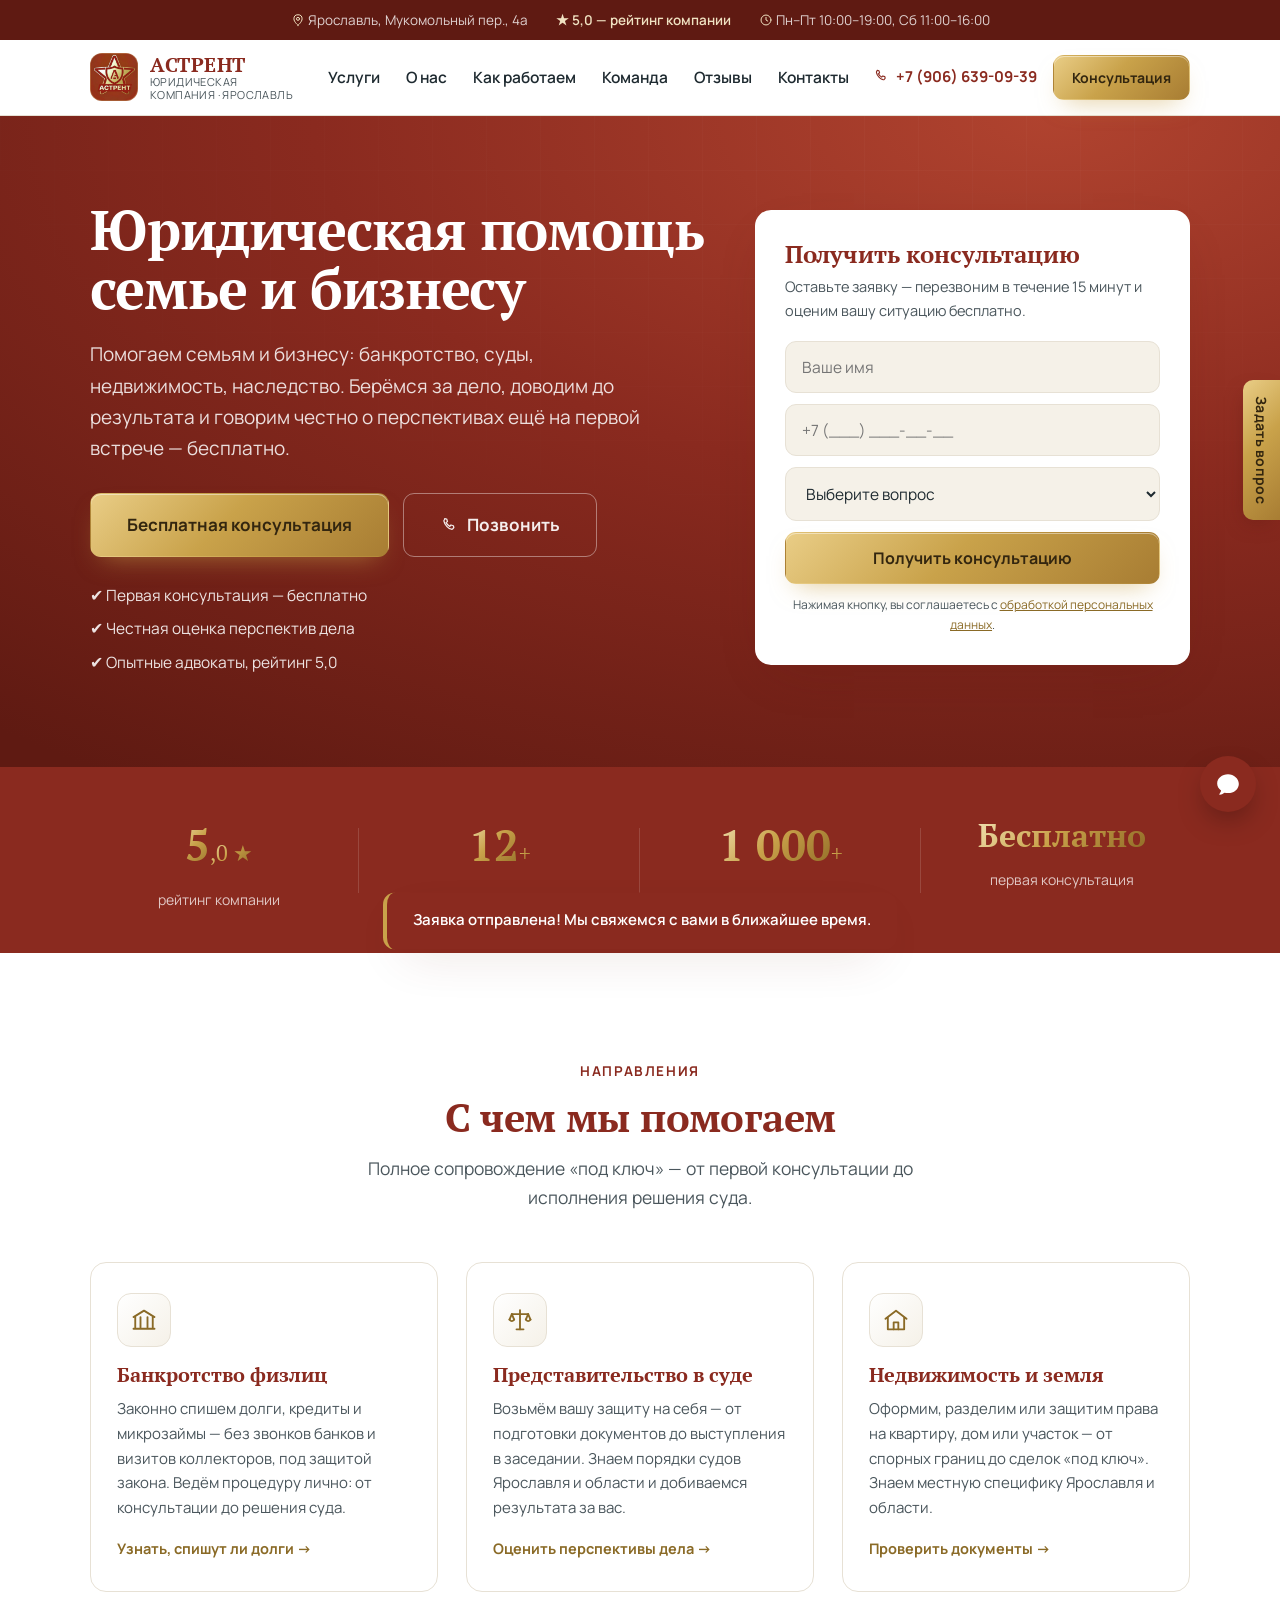
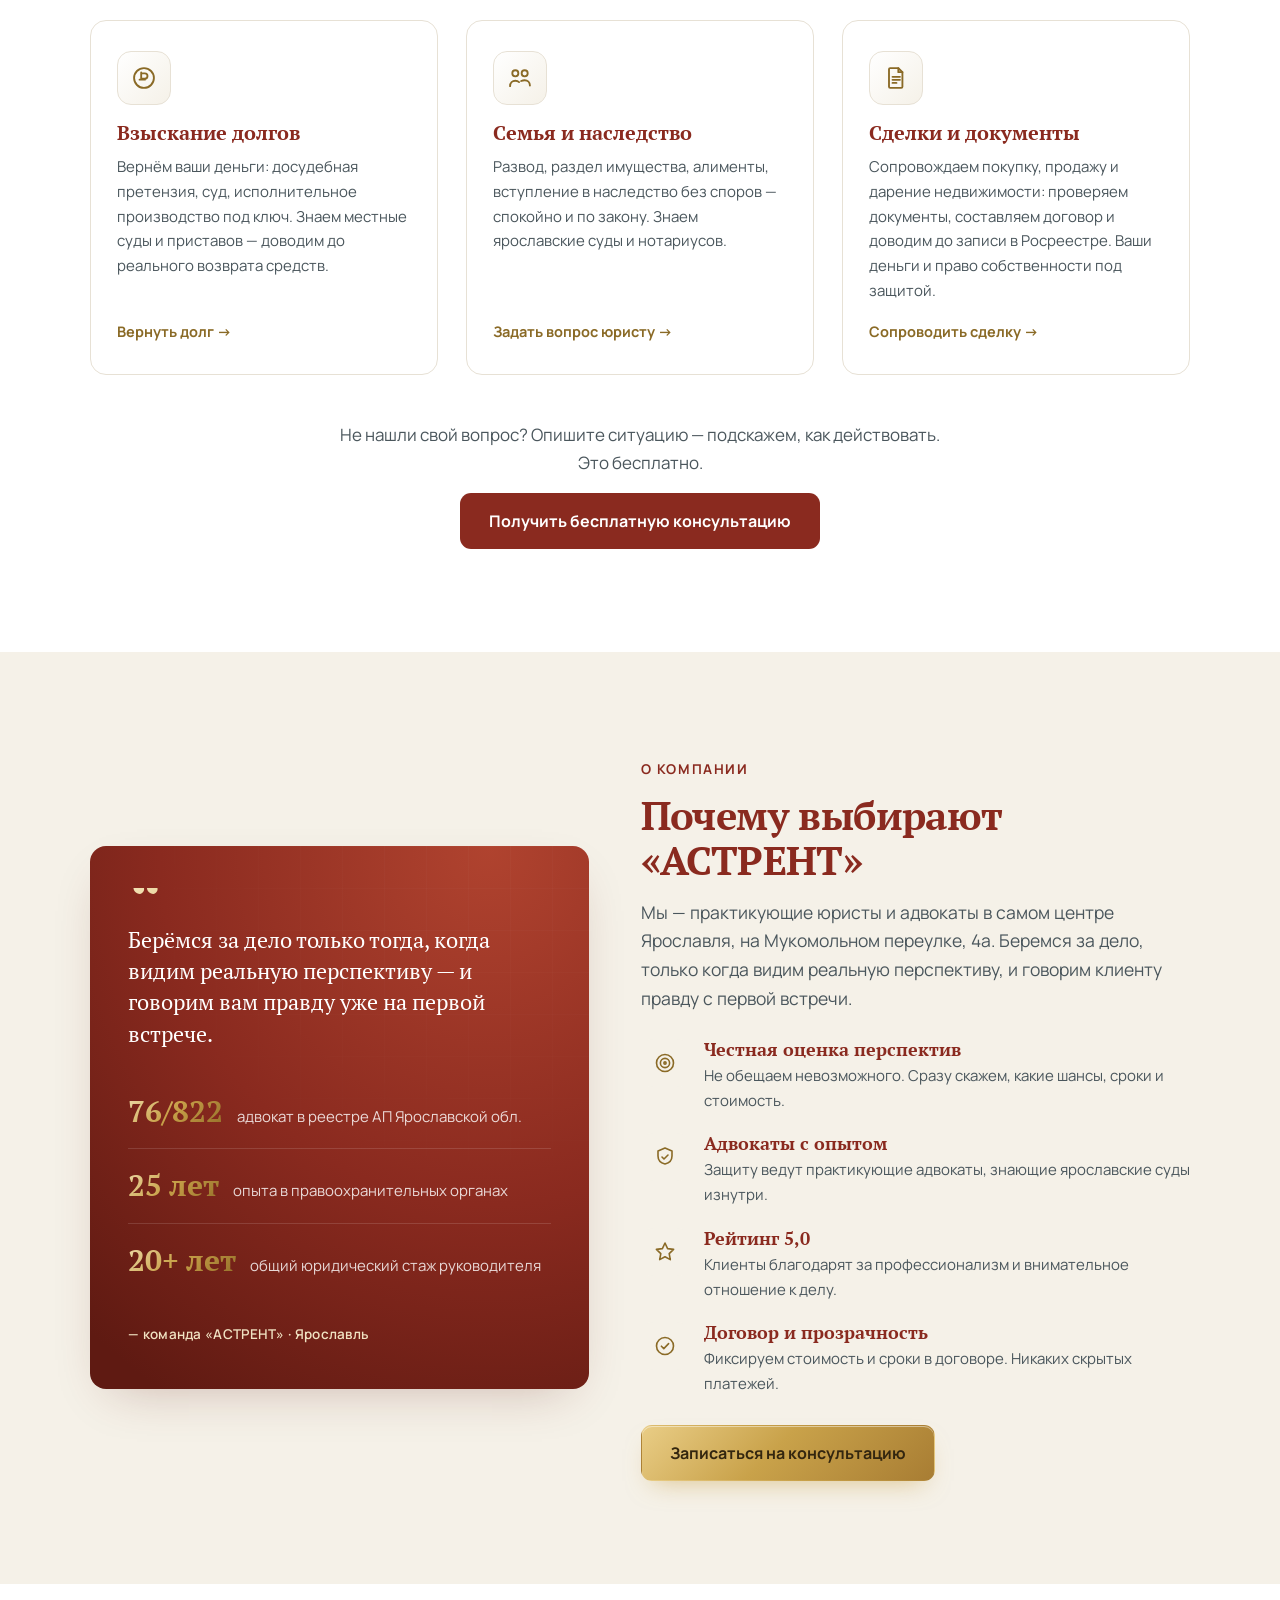
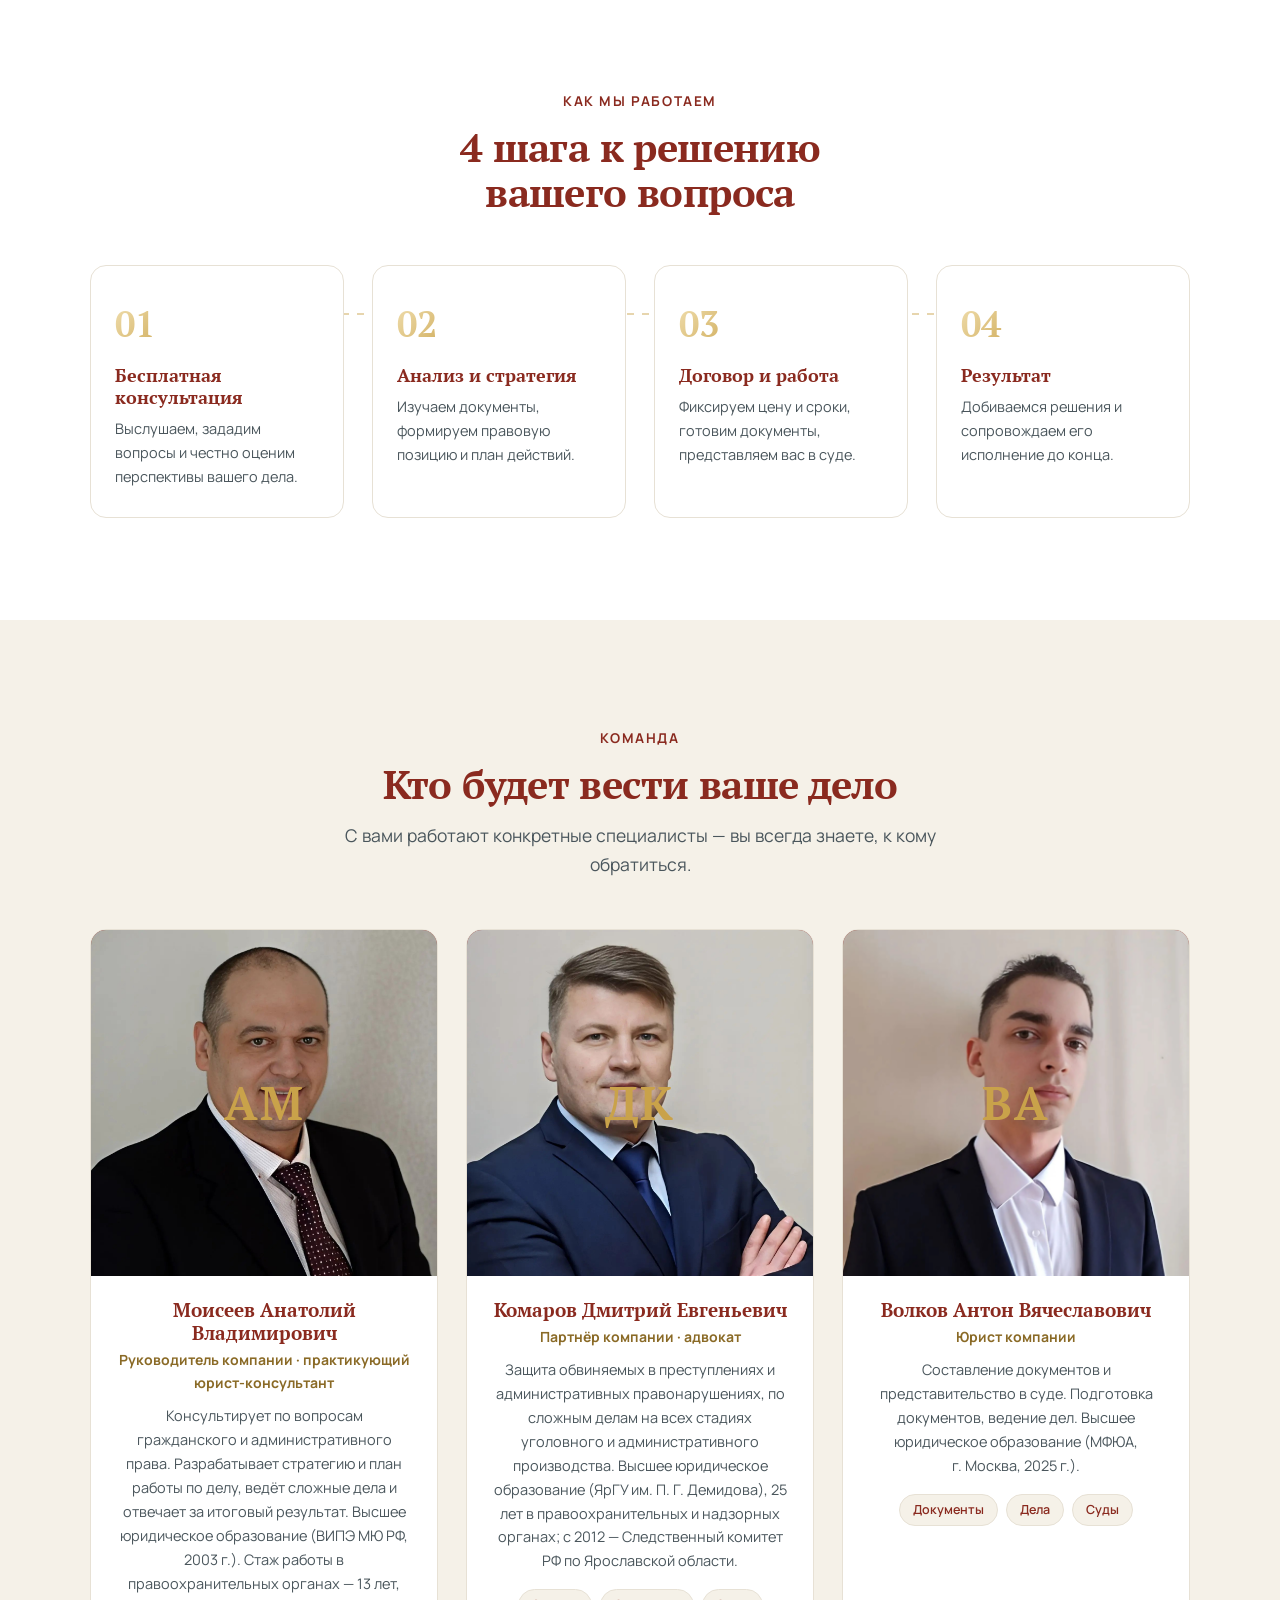
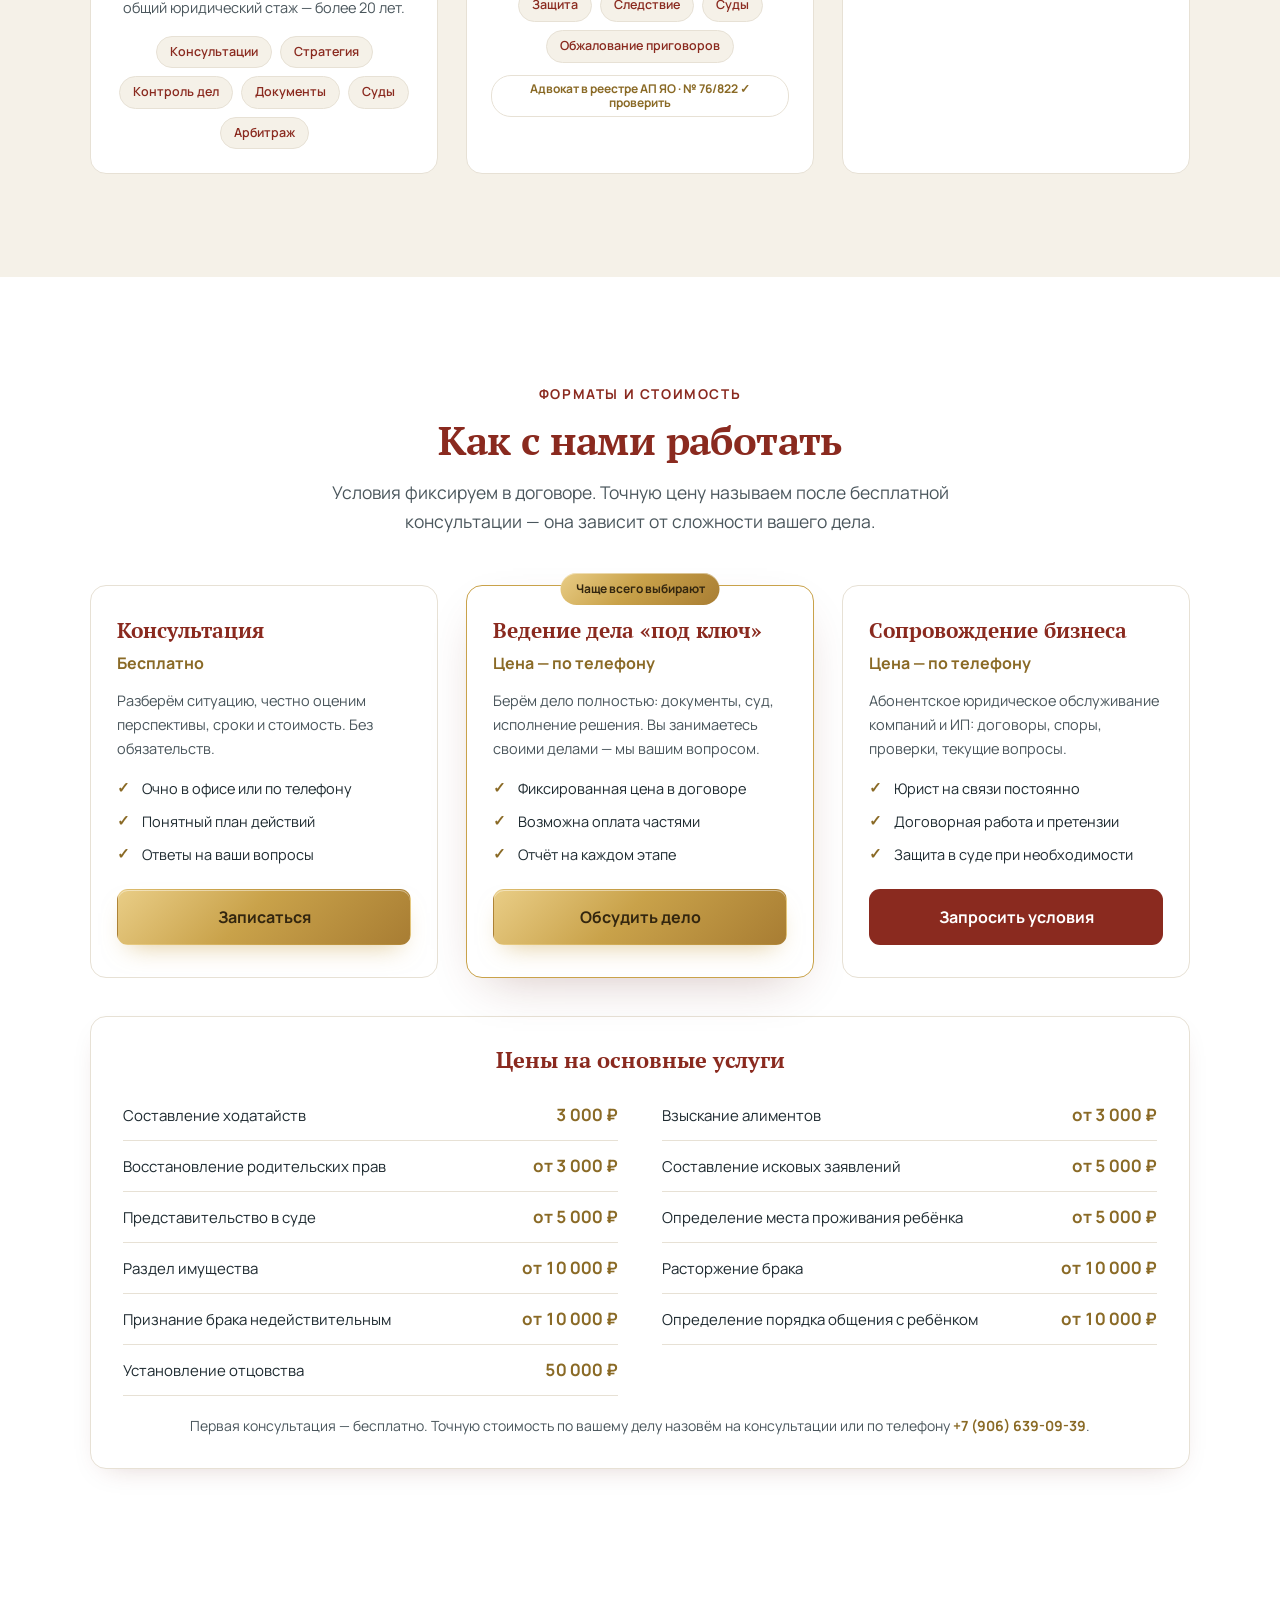
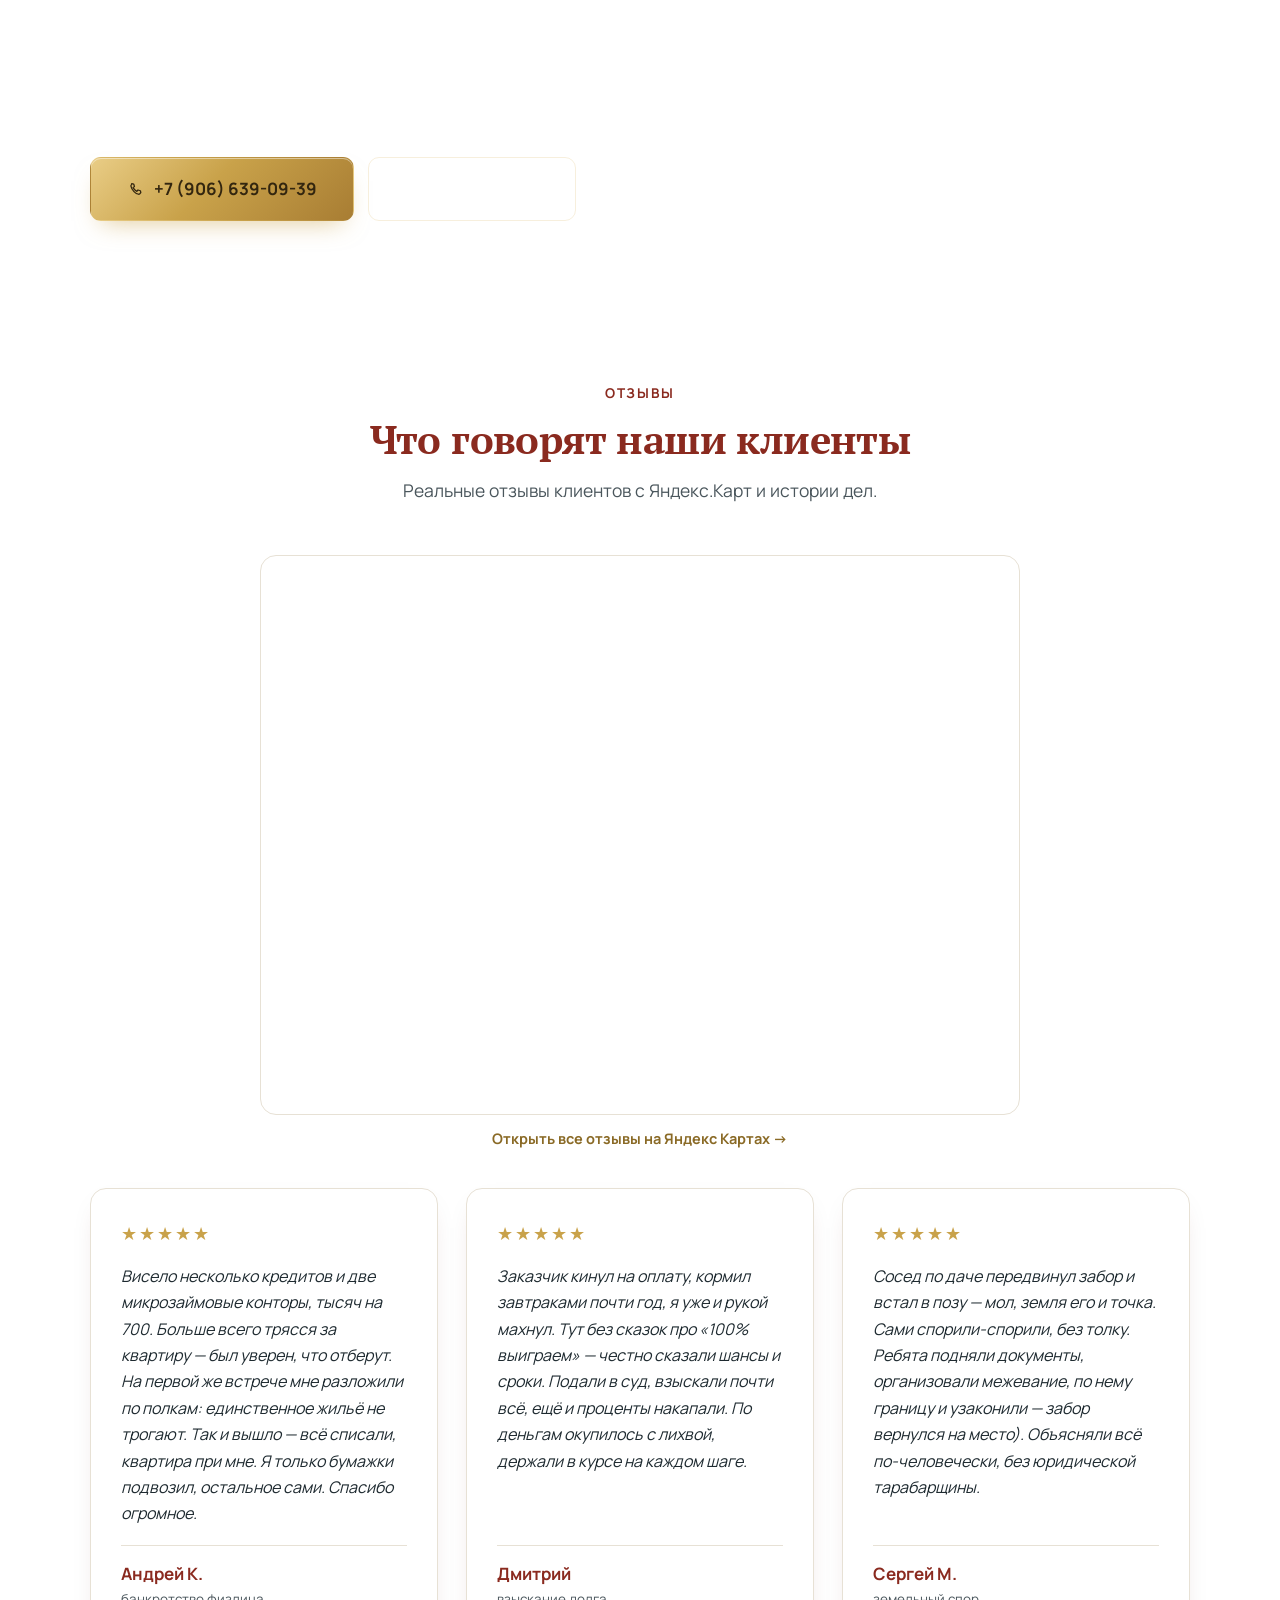
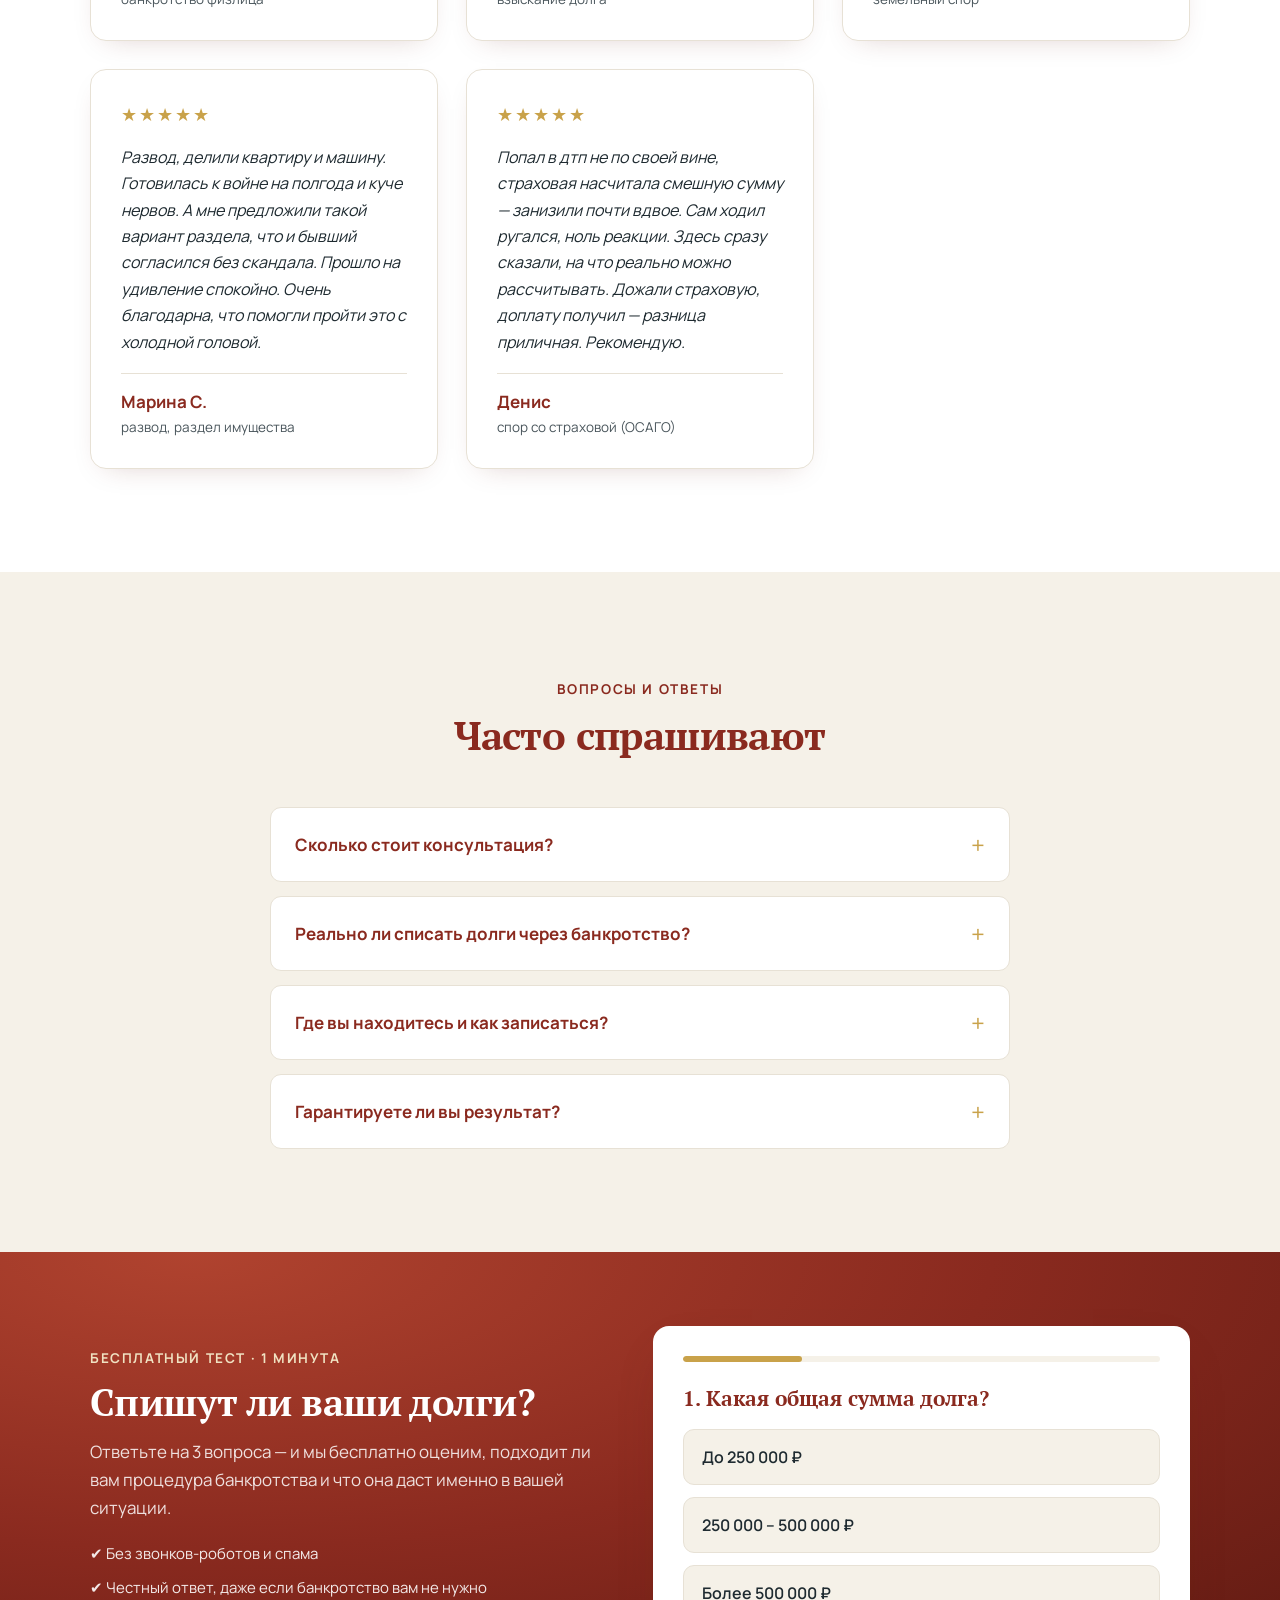
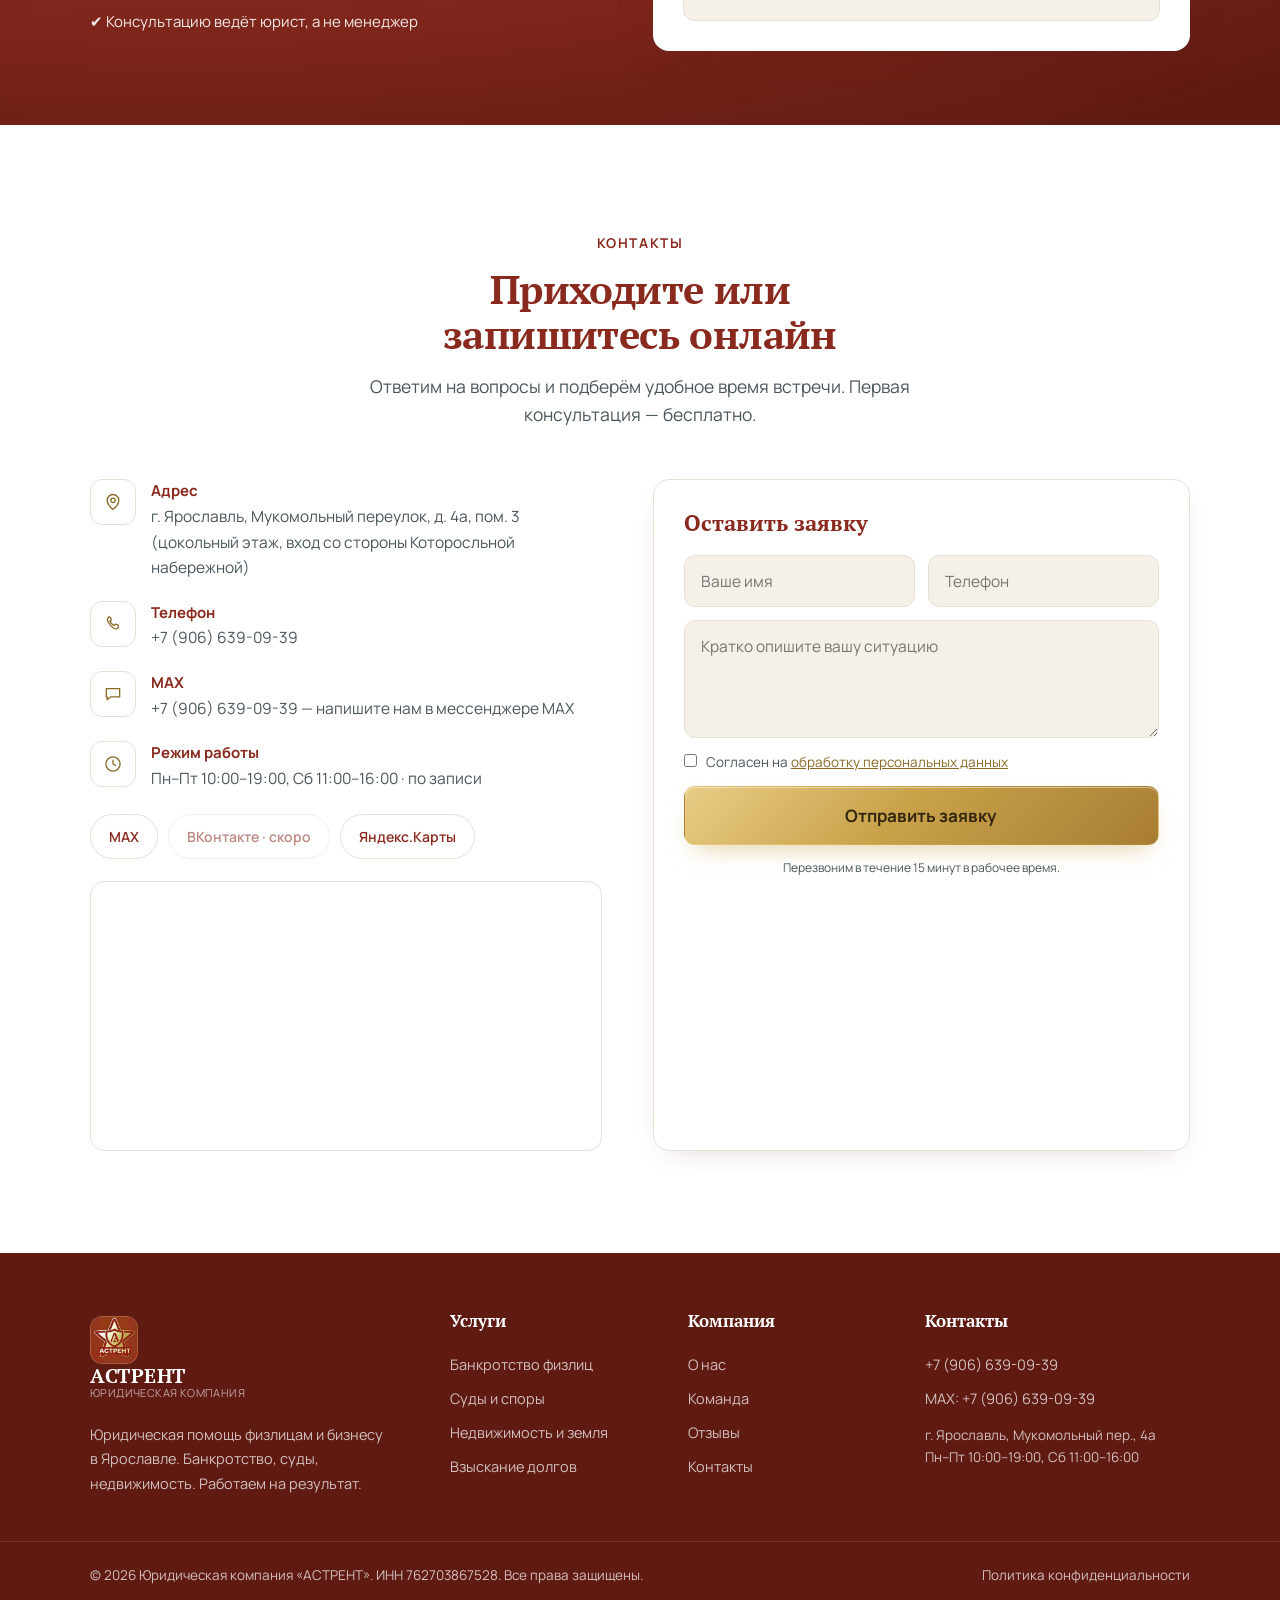
==== commit e74c9f07: "Живой виджет отзывов Яндекс.Карт (org 137057725063) + активная ссылка Яндекс.Карты в контактах" ====
--- a/index.html
+++ b/index.html
@@ -447,7 +447,12 @@
       <div class="section__head reveal">
         <span class="section__kicker">Отзывы</span>
         <h2 class="section__title">Что говорят наши клиенты</h2>
-        <p class="section__sub">Несколько историй о реальных ситуациях — банкротство, суды, недвижимость.</p>
+        <p class="section__sub">Реальные отзывы клиентов с Яндекс.Карт и истории дел.</p>
+      </div>
+
+      <div class="yandex-reviews reveal">
+        <iframe src="https://yandex.ru/maps-reviews-widget/137057725063?comments" title="Отзывы об АСТРЕНТ на Яндекс Картах" loading="lazy"></iframe>
+        <a href="https://yandex.ru/maps/org/137057725063/" target="_blank" rel="noopener" class="yandex-reviews__link">Открыть все отзывы на Яндекс Картах →</a>
       </div>
 
       <div class="reviews">
@@ -596,8 +601,7 @@
             <a href="https://max.ru/" target="_blank" rel="noopener" class="soc soc--max">MAX</a>
             <!-- Заглушка: группы ВКонтакте пока нет. Создадите — впишите ссылку и уберите soc--stub -->
             <a href="#contacts" class="soc soc--vk soc--stub" title="Группа ВКонтакте — скоро" aria-disabled="true">ВКонтакте · скоро</a>
-            <!-- TODO: когда появится профиль на Яндекс.Картах — вставить ссылку и убрать soc--stub -->
-            <a href="#contacts" class="soc soc--stub" title="Отзывы на Яндекс.Картах — скоро" aria-disabled="true">Яндекс.Карты · скоро</a>
+            <a href="https://yandex.ru/maps/org/137057725063/" target="_blank" rel="noopener" class="soc soc--2gis">Яндекс.Карты</a>
           </div>
 
           <div class="contacts__map">
--- a/css/styles.css
+++ b/css/styles.css
@@ -525,3 +525,9 @@
 .sidetab{position:fixed;top:50%;right:0;z-index:85;writing-mode:vertical-rl;transform:translateY(-50%);background:var(--gold-grad);color:#33260f;font-family:'Manrope',sans-serif;font-weight:700;font-size:14px;letter-spacing:.3px;padding:16px 9px;border:none;border-radius:10px 0 0 10px;cursor:pointer;box-shadow:-4px 8px 20px -8px rgba(95,26,18,.55);transition:.2s var(--ease);}
 .sidetab:hover{padding-right:13px;}
 @media(max-width:860px){.sidetab{display:none;}}
+
+/* Виджет живых отзывов Яндекс.Карт */
+.yandex-reviews{max-width:760px;margin:0 auto 36px;text-align:center;}
+.yandex-reviews iframe{width:100%;height:560px;border:1px solid var(--line);border-radius:var(--radius);background:#fff;display:block;}
+.yandex-reviews__link{display:inline-block;margin-top:12px;color:var(--gold-2);font-weight:700;font-size:14.5px;}
+.yandex-reviews__link:hover{color:var(--navy);}
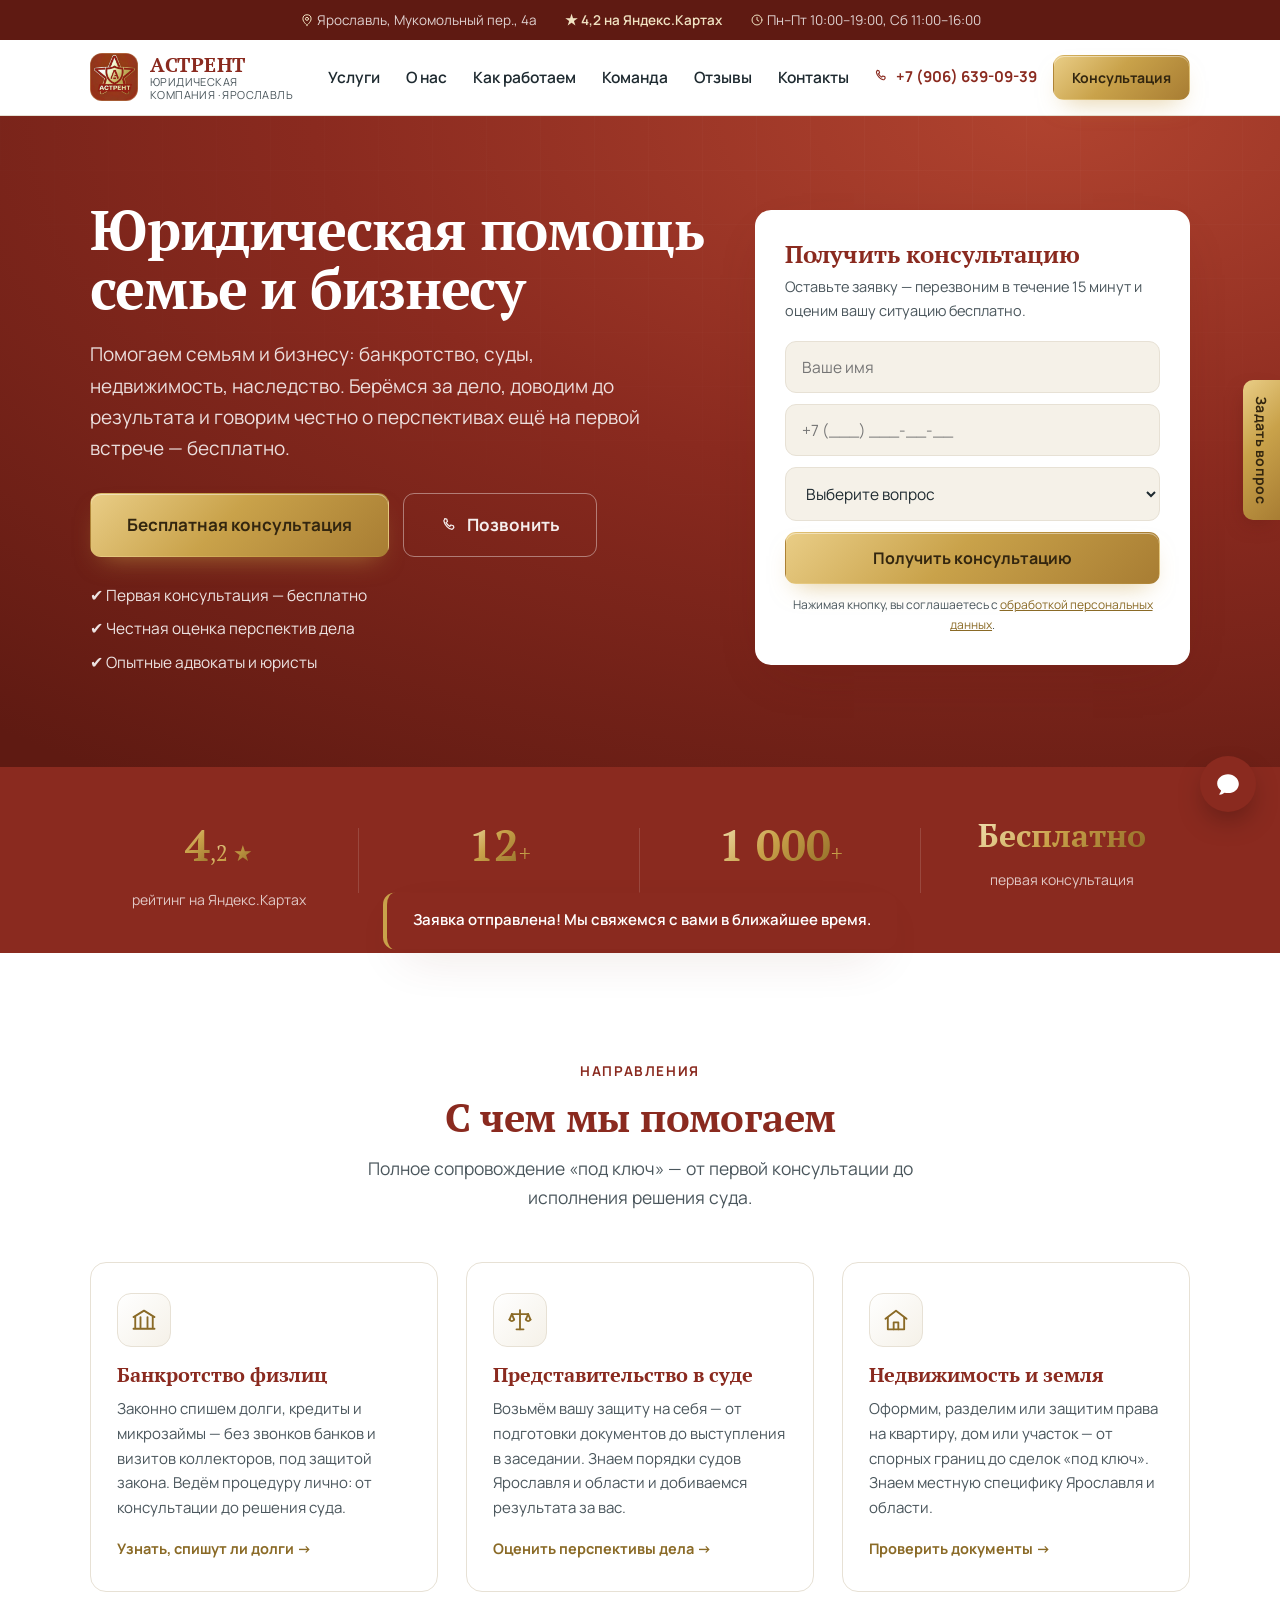
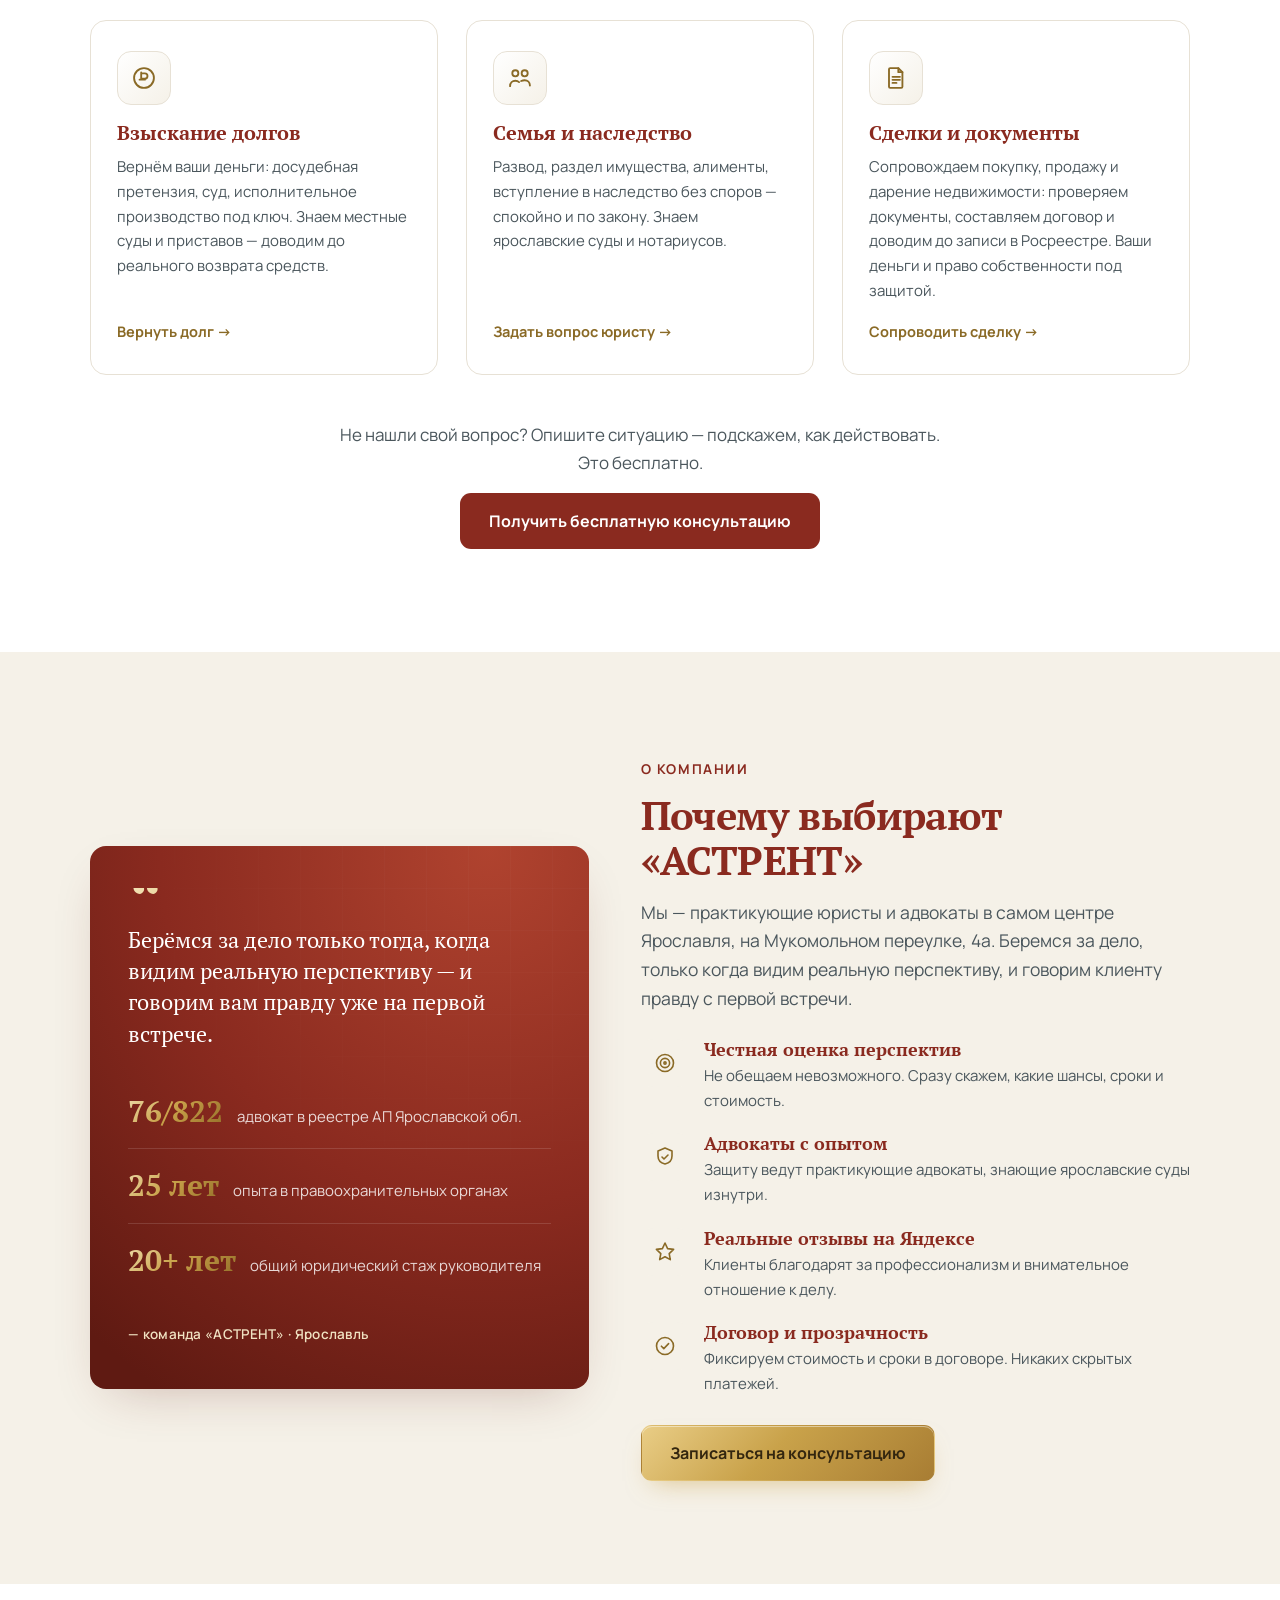
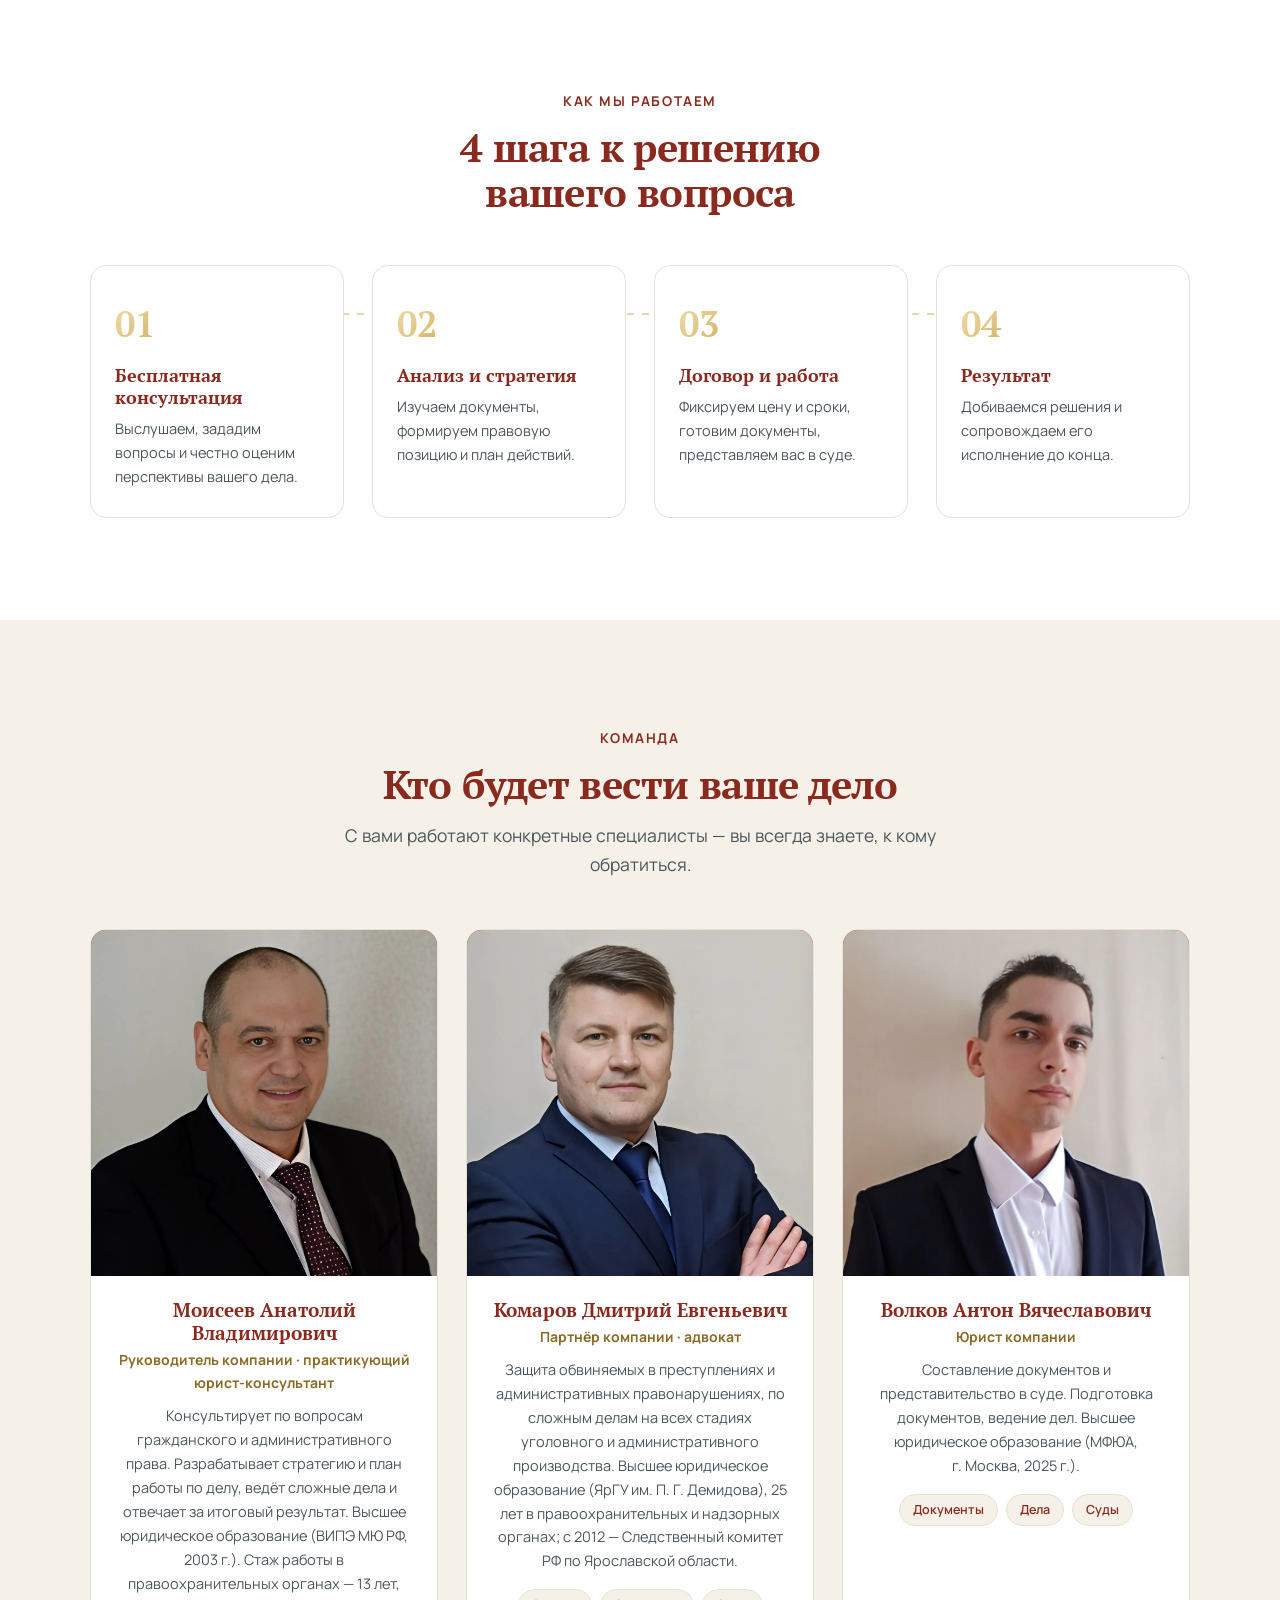
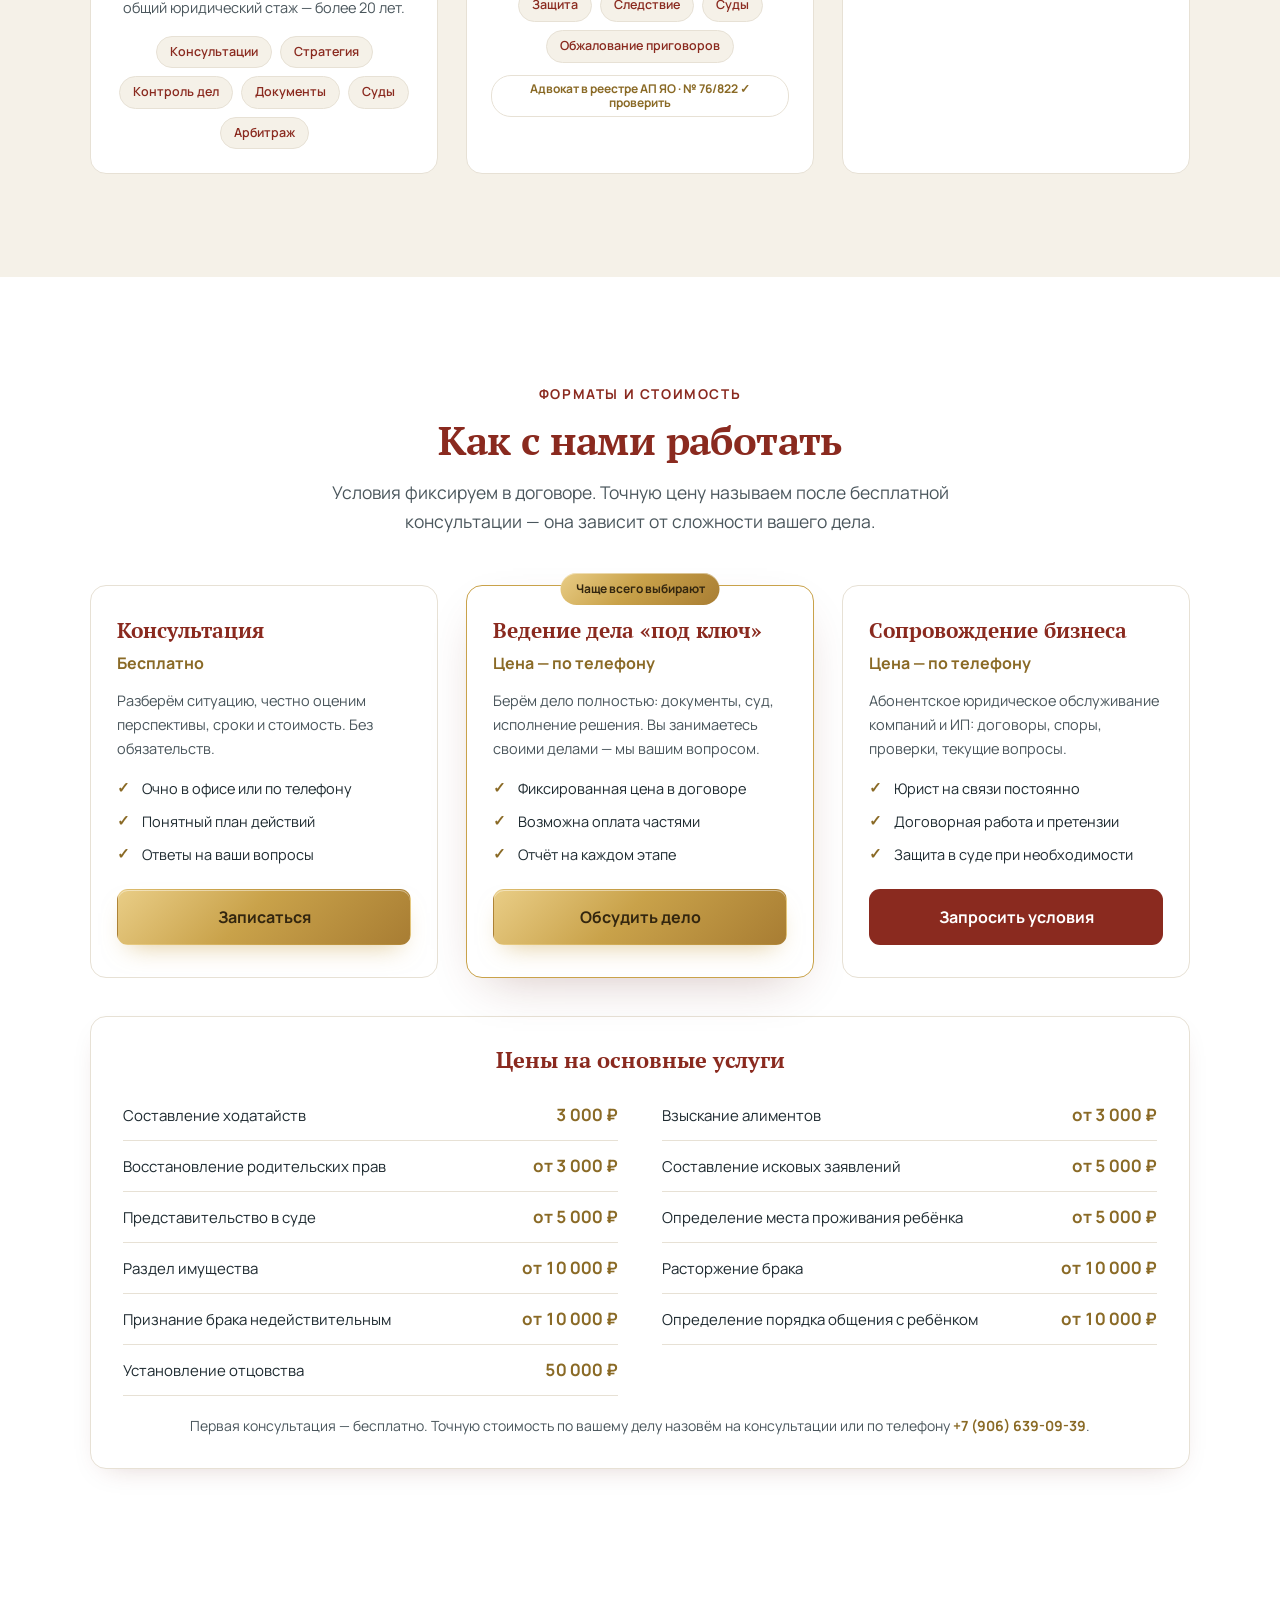
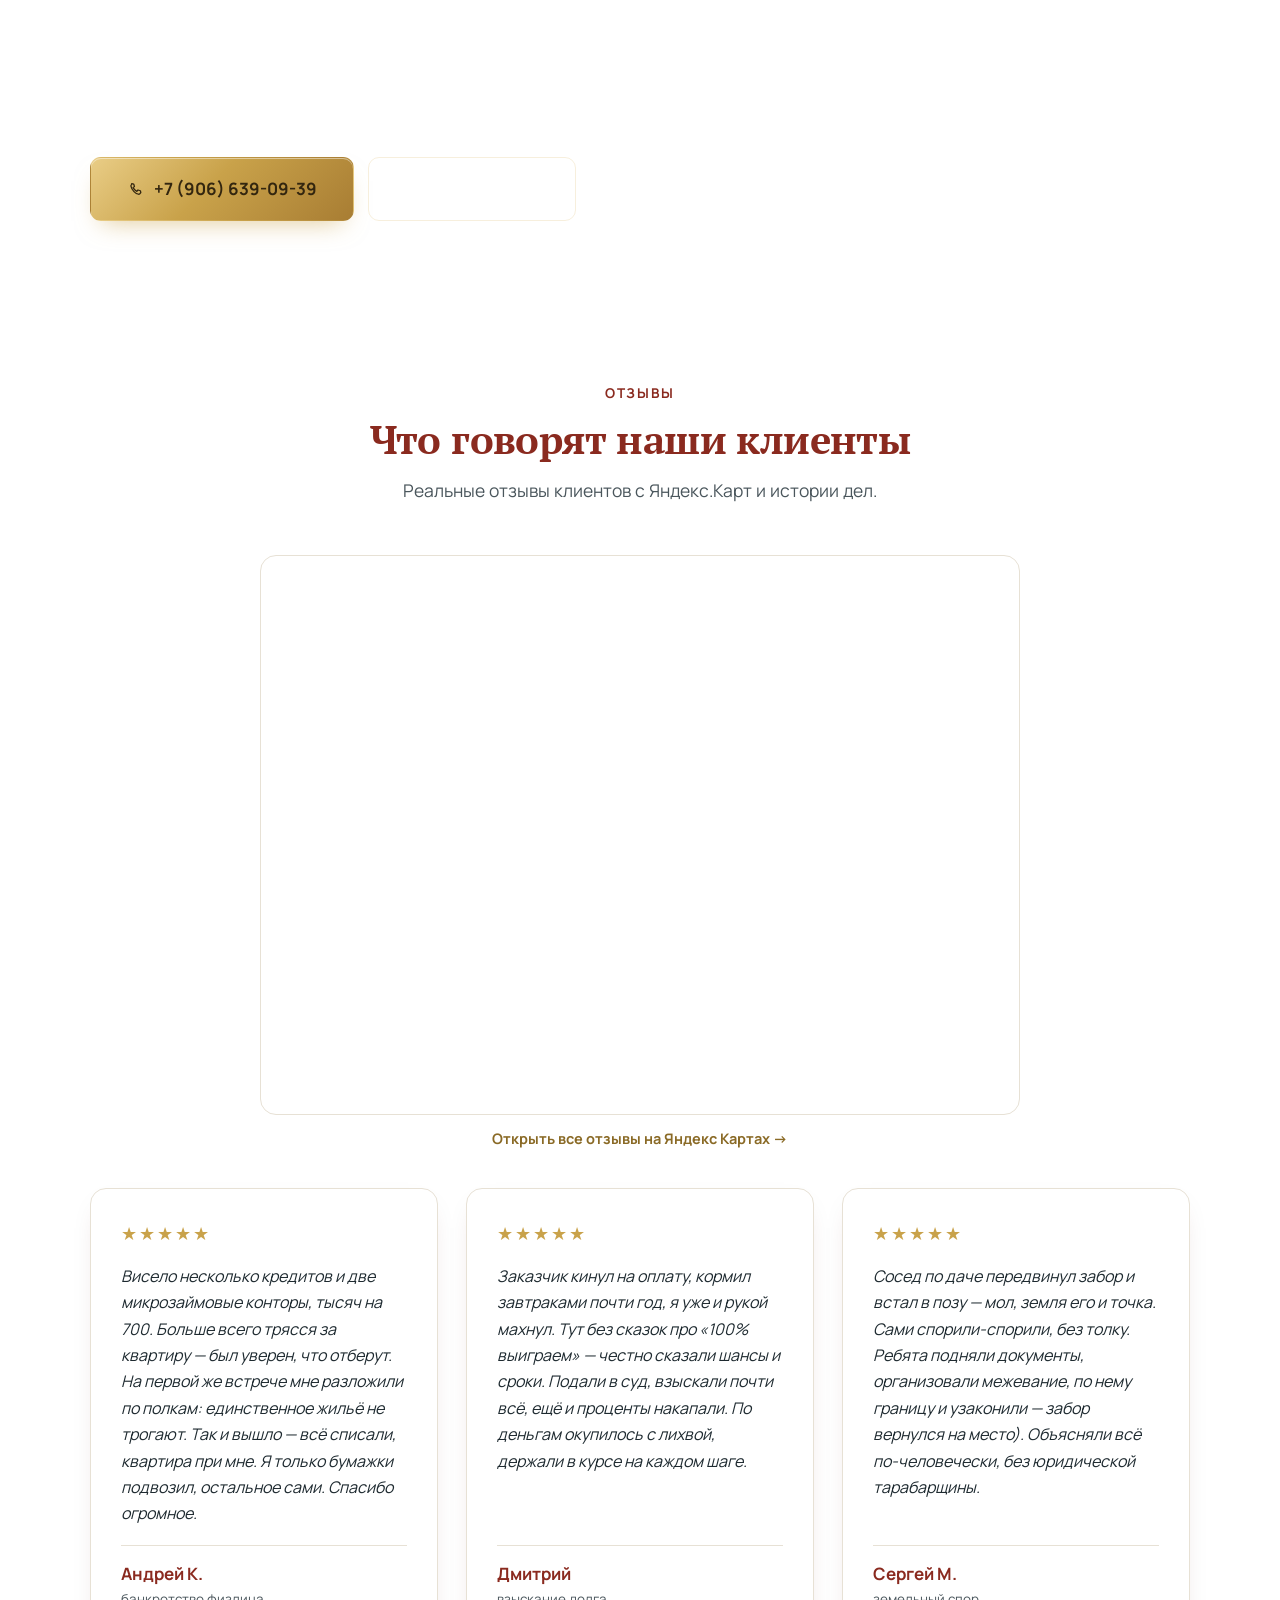
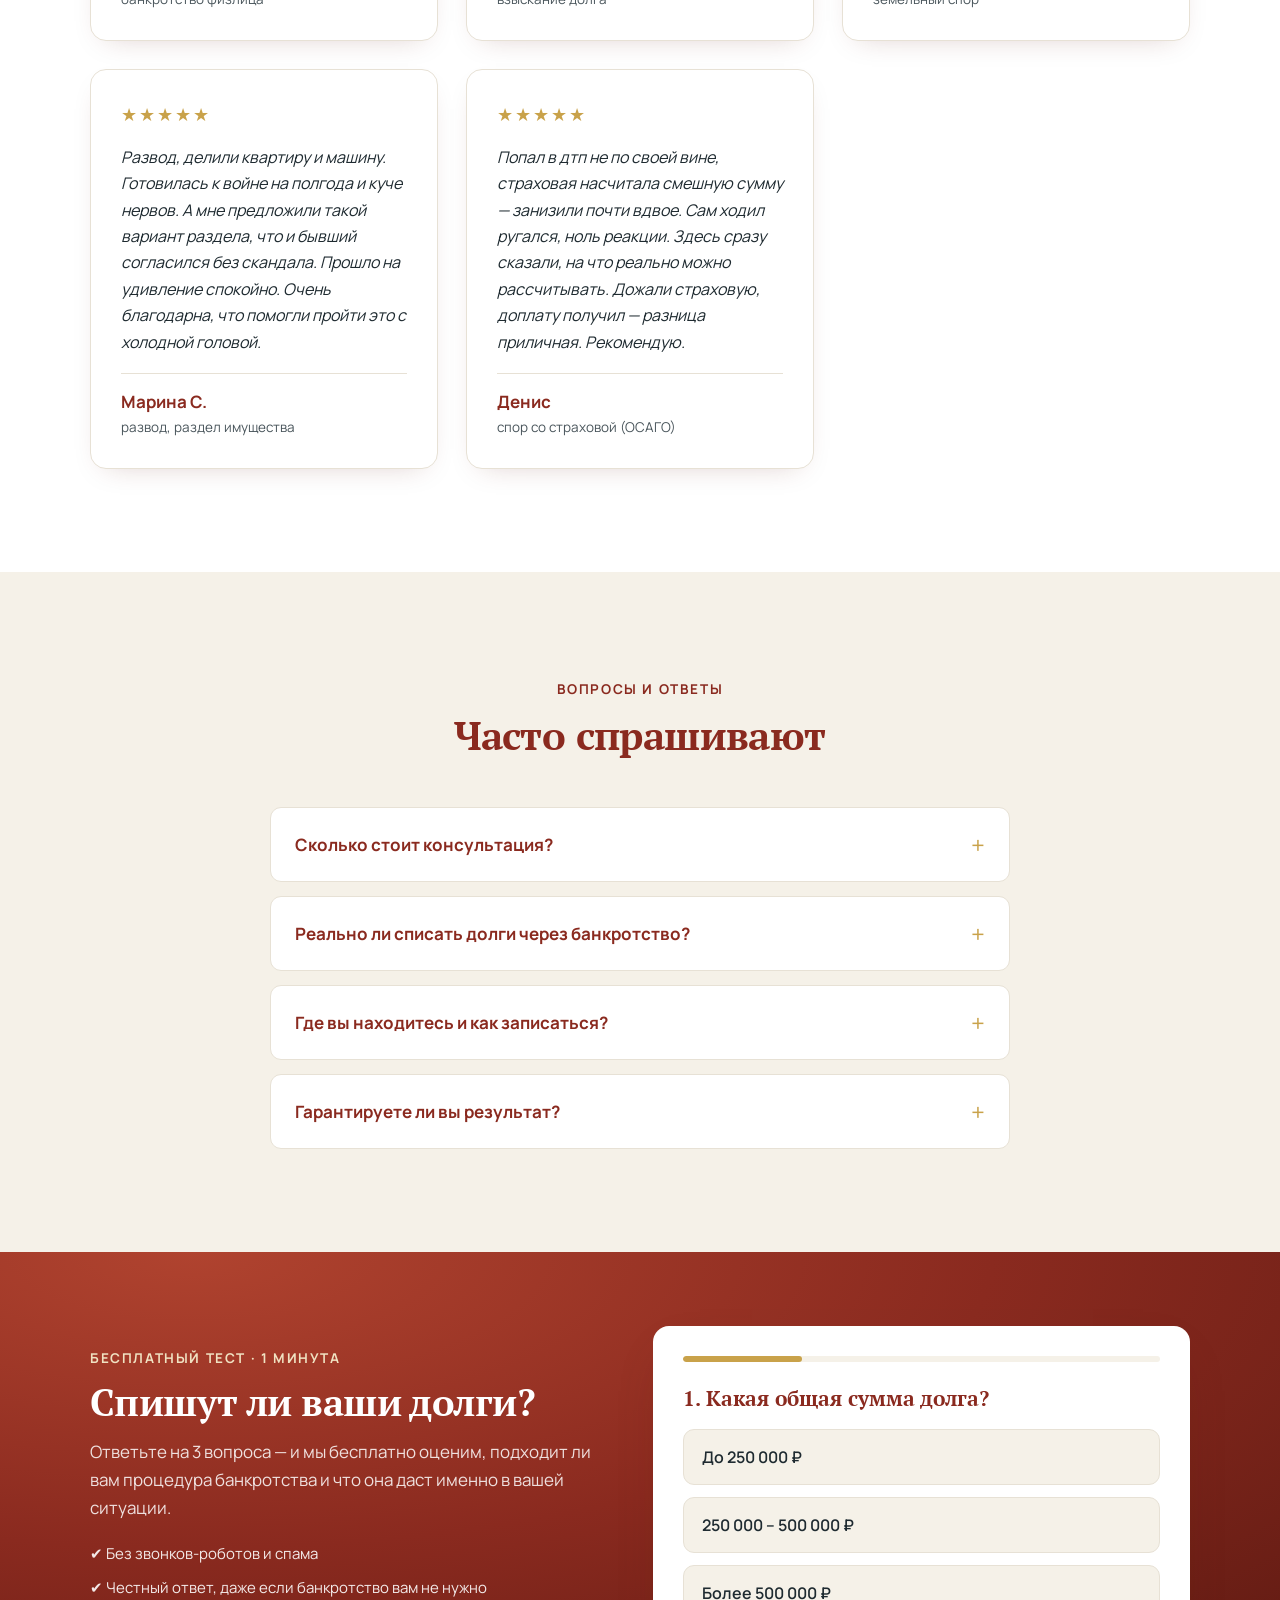
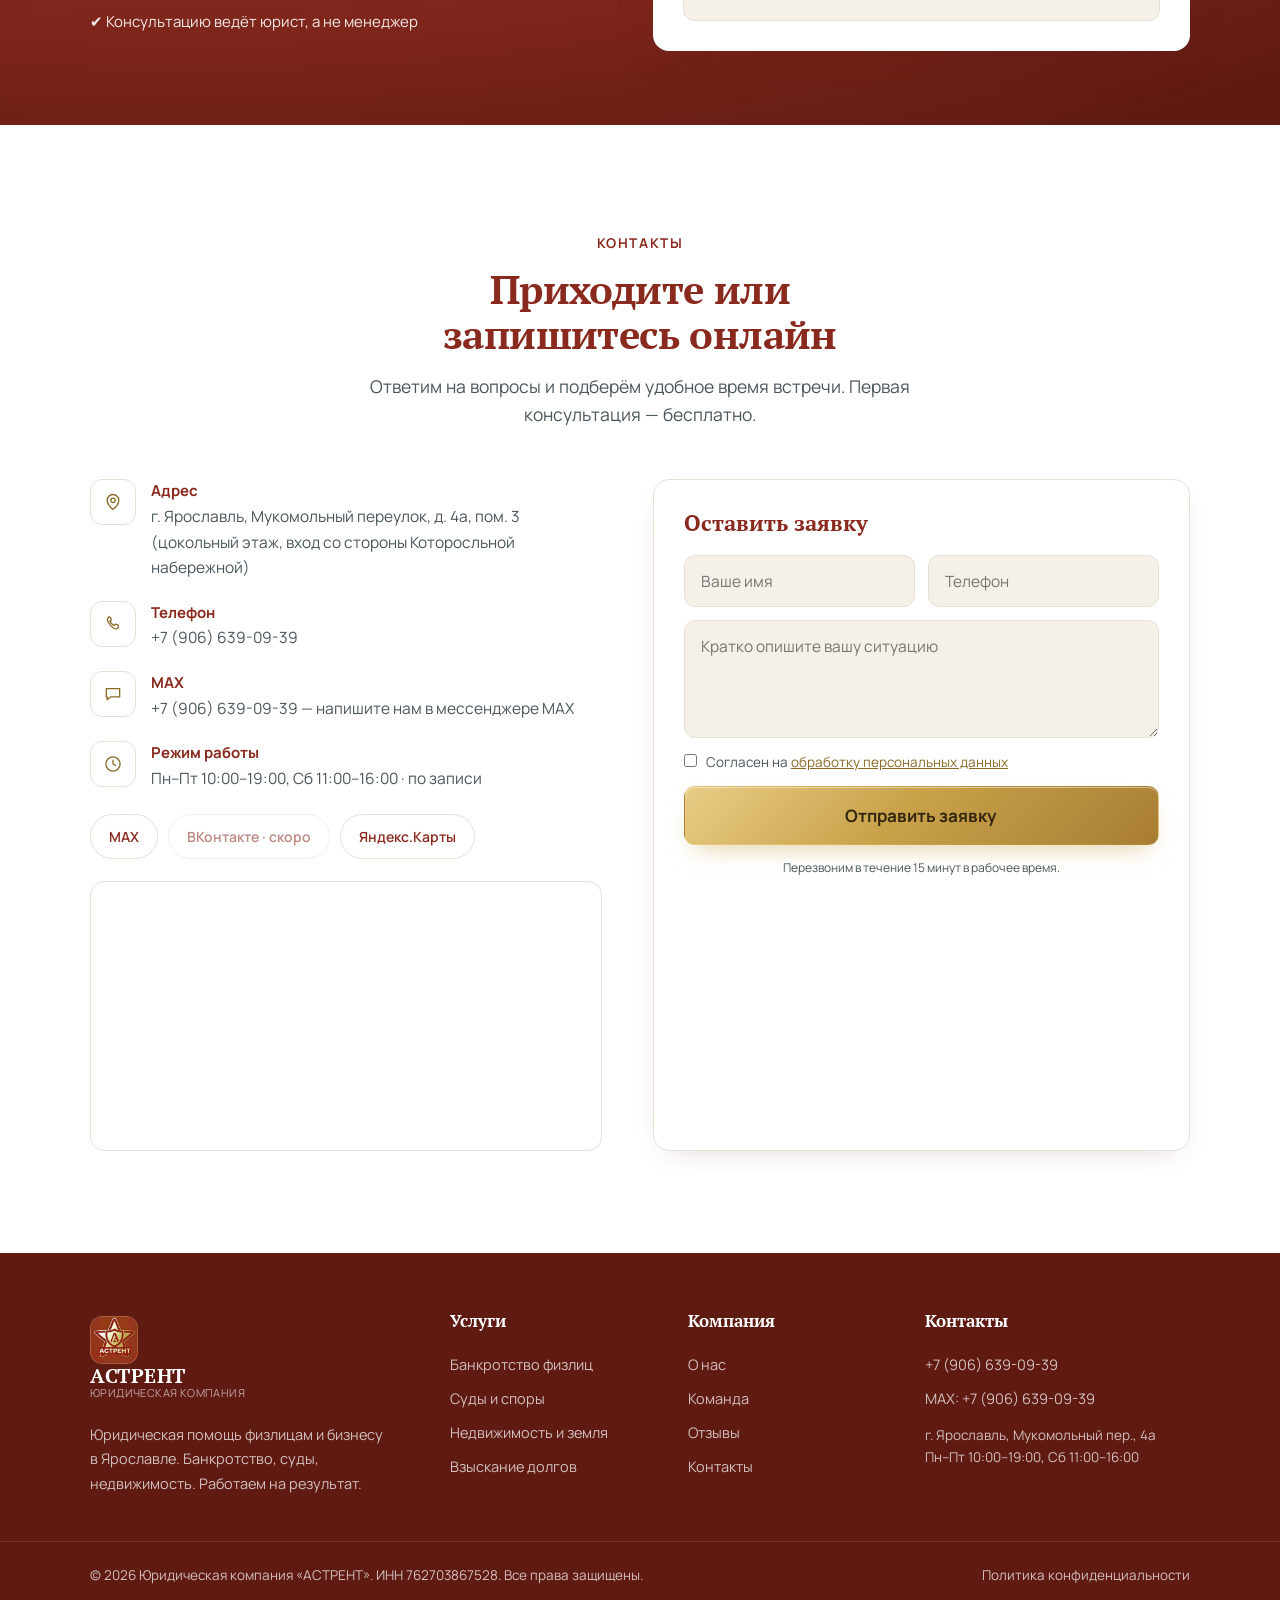
==== commit 2e3bb47d: "Фикс по живому осмотру: фото команды поверх монограмм (z-index), рейтинг 5,0→4,2 под реальный Яндекс" ====
--- a/index.html
+++ b/index.html
@@ -4,20 +4,22 @@
   <meta charset="UTF-8" />
   <meta name="viewport" content="width=device-width, initial-scale=1.0" />
   <title>АСТРЕНТ — Юридическая компания в Ярославле | Банкротство, суды, недвижимость</title>
-  <meta name="description" content="Юридическая компания «АСТРЕНТ», Ярославль, Мукомольный пер., 4а. Банкротство физлиц, суды, недвижимость и земля. Рейтинг 5,0. Бесплатная консультация — звоните +7 (906) 639-09-39." />
+  <meta name="description" content="Юридическая компания «АСТРЕНТ», Ярославль, Мукомольный пер., 4а. Банкротство физлиц, суды, недвижимость и земля. Рейтинг 4,2 на Яндекс.Картах. Бесплатная консультация — звоните +7 (906) 639-09-39." />
   <meta name="keywords" content="юрист Ярославль, адвокат Ярославль, банкротство физических лиц Ярославль, юридическая компания АСТРЕНТ, Мукомольный переулок 4а, Которосльная набережная, юрист по недвижимости, земельные споры" />
 
   <meta property="og:title" content="АСТРЕНТ — Юридическая компания в Ярославле" />
-  <meta property="og:description" content="Банкротство, суды, недвижимость. Рейтинг 5,0. Бесплатная консультация: +7 (906) 639-09-39." />
+  <meta property="og:description" content="Банкротство, суды, недвижимость. Рейтинг 4,2 на Яндекс.Картах. Бесплатная консультация: +7 (906) 639-09-39." />
   <meta property="og:type" content="website" />
   <meta property="og:locale" content="ru_RU" />
   <meta property="og:site_name" content="АСТРЕНТ" />
   <meta name="theme-color" content="#8a2a1f" />
-  <meta property="og:image" content="https://alamangart0011.github.io/reshenie-pro100/images/logo.png" />
-  <meta property="og:url" content="https://alamangart0011.github.io/reshenie-pro100/" />
-  <link rel="canonical" href="https://alamangart0011.github.io/reshenie-pro100/" />
-
-  <link rel="icon" type="image/png" href="images/logo.png" />
+  <meta property="og:image" content="https://assurent.ru/images/logo.png" />
+  <meta property="og:url" content="https://assurent.ru/" />
+  <link rel="canonical" href="https://assurent.ru/" />
+
+  <link rel="icon" href="favicon.ico" sizes="any" />
+  <link rel="icon" type="image/png" href="favicon-32.png" sizes="32x32" />
+  <link rel="apple-touch-icon" href="apple-touch-icon.png" />
 
   <link rel="preconnect" href="https://fonts.googleapis.com" />
   <link rel="preconnect" href="https://fonts.gstatic.com" crossorigin />
@@ -41,8 +43,7 @@
       "postalCode": "150000",
       "addressCountry": "RU"
     },
-    "openingHours": ["Mo-Fr 10:00-19:00","Sa 11:00-16:00"],
-    "aggregateRating": { "@type": "AggregateRating", "ratingValue": "5.0", "reviewCount": "1" }
+    "openingHours": ["Mo-Fr 10:00-19:00","Sa 11:00-16:00"]
   }
   </script>
 
@@ -69,7 +70,7 @@
   <div class="topbar">
     <div class="container topbar__inner">
       <span class="topbar__item"><svg viewBox="0 0 24 24" aria-hidden="true"><path d="M12 21s7-5.6 7-11a7 7 0 1 0-14 0c0 5.4 7 11 7 11z"/><circle cx="12" cy="10" r="2.6"/></svg> Ярославль, Мукомольный пер., 4а</span>
-      <span class="topbar__item topbar__rating">★ 5,0 — рейтинг компании</span>
+      <span class="topbar__item topbar__rating">★ 4,2 на Яндекс.Картах</span>
       <span class="topbar__item"><svg viewBox="0 0 24 24" aria-hidden="true"><circle cx="12" cy="12" r="8.5"/><path d="M12 7.5V12l3 1.8"/></svg> Пн–Пт 10:00–19:00, Сб 11:00–16:00</span>
     </div>
   </div>
@@ -128,7 +129,7 @@
         <ul class="hero__points">
           <li>✔ Первая консультация — бесплатно</li>
           <li>✔ Честная оценка перспектив дела</li>
-          <li>✔ Опытные адвокаты, рейтинг 5,0</li>
+          <li>✔ Опытные адвокаты и юристы</li>
         </ul>
       </div>
 
@@ -158,8 +159,8 @@
   <section class="stats">
     <div class="container stats__grid">
       <div class="stat reveal">
-        <span class="stat__num" data-count="5">0</span><span class="stat__plus">,0 ★</span>
-        <span class="stat__label">рейтинг компании</span>
+        <span class="stat__num" data-count="4">0</span><span class="stat__plus">,2 ★</span>
+        <span class="stat__label">рейтинг на Яндекс.Картах</span>
       </div>
       <div class="stat reveal">
         <span class="stat__num" data-count="12">0</span><span class="stat__plus">+</span>
@@ -274,7 +275,7 @@
           <li class="feature">
             <span class="feature__icon"><svg viewBox="0 0 24 24" aria-hidden="true"><path d="M12 3l2.6 5.6 6 .8-4.4 4.2 1.1 6L12 16.8 6.7 19.6l1.1-6L3.4 9.4l6-.8z"/></svg></span>
             <div>
-              <h4>Рейтинг 5,0</h4>
+              <h4>Реальные отзывы на Яндексе</h4>
               <p>Клиенты благодарят за профессионализм и внимательное отношение к делу.</p>
             </div>
           </li>
@@ -597,10 +598,9 @@
           </ul>
 
           <div class="contacts__socials">
-            <!-- TODO: когда будет личная ссылка из MAX (Настройки → QR → Поделиться) — вставьте её сюда -->
-            <a href="https://max.ru/" target="_blank" rel="noopener" class="soc soc--max">MAX</a>
+            <a href="#lead" target="_blank" rel="noopener" class="soc soc--max">MAX</a>
             <!-- Заглушка: группы ВКонтакте пока нет. Создадите — впишите ссылку и уберите soc--stub -->
-            <a href="#contacts" class="soc soc--vk soc--stub" title="Группа ВКонтакте — скоро" aria-disabled="true">ВКонтакте · скоро</a>
+            <span class="soc soc--vk soc--stub" title="Группа ВКонтакте — скоро">ВКонтакте · скоро</span>
             <a href="https://yandex.ru/maps/org/137057725063/" target="_blank" rel="noopener" class="soc soc--2gis">Яндекс.Карты</a>
           </div>
 
@@ -673,8 +673,7 @@
   </footer>
 
   <!-- Плавающие кнопки -->
-  <!-- TODO: вставьте реальную ссылку на профиль компании в MAX -->
-  <a href="https://max.ru/" target="_blank" rel="noopener" class="fab fab--max" aria-label="Написать в MAX">
+  <a href="#lead" target="_blank" rel="noopener" class="fab fab--max" aria-label="Написать в MAX">
     <svg viewBox="0 0 24 24" width="26" height="26" fill="currentColor"><path d="M12 3C6.5 3 2 6.8 2 11.5c0 2.6 1.4 4.9 3.6 6.4-.2 1-.8 2.4-1.6 3.4-.2.3.1.7.4.6 1.9-.4 3.4-1.2 4.4-1.9 1 .2 2.1.4 3.2.4 5.5 0 10-3.8 10-8.5S17.5 3 12 3z"/></svg>
   </a>
   <button class="to-top" id="toTop" aria-label="Наверх">↑</button>
--- a/css/styles.css
+++ b/css/styles.css
@@ -481,7 +481,7 @@
 
 /* Плейсхолдер фото команды (пока нет файла — видна монограмма/иконка, не «дыра») */
 .member__photo{position:relative;}
-.member__photo img{position:absolute;inset:0;width:100%;height:100%;object-fit:cover;object-position:center 18%;}
+.member__photo img{position:absolute;inset:0;width:100%;height:100%;object-fit:cover;object-position:center 18%;z-index:1;}
 .member__ph{position:absolute;inset:0;display:grid;place-items:center;font-family:'PT Serif',Georgia,serif;font-weight:700;font-size:46px;color:var(--gold);letter-spacing:2px;}
 .member__ph--icon svg{width:62px;height:62px;fill:none;stroke:var(--gold-soft);stroke-width:1.4;stroke-linecap:round;stroke-linejoin:round;}
 
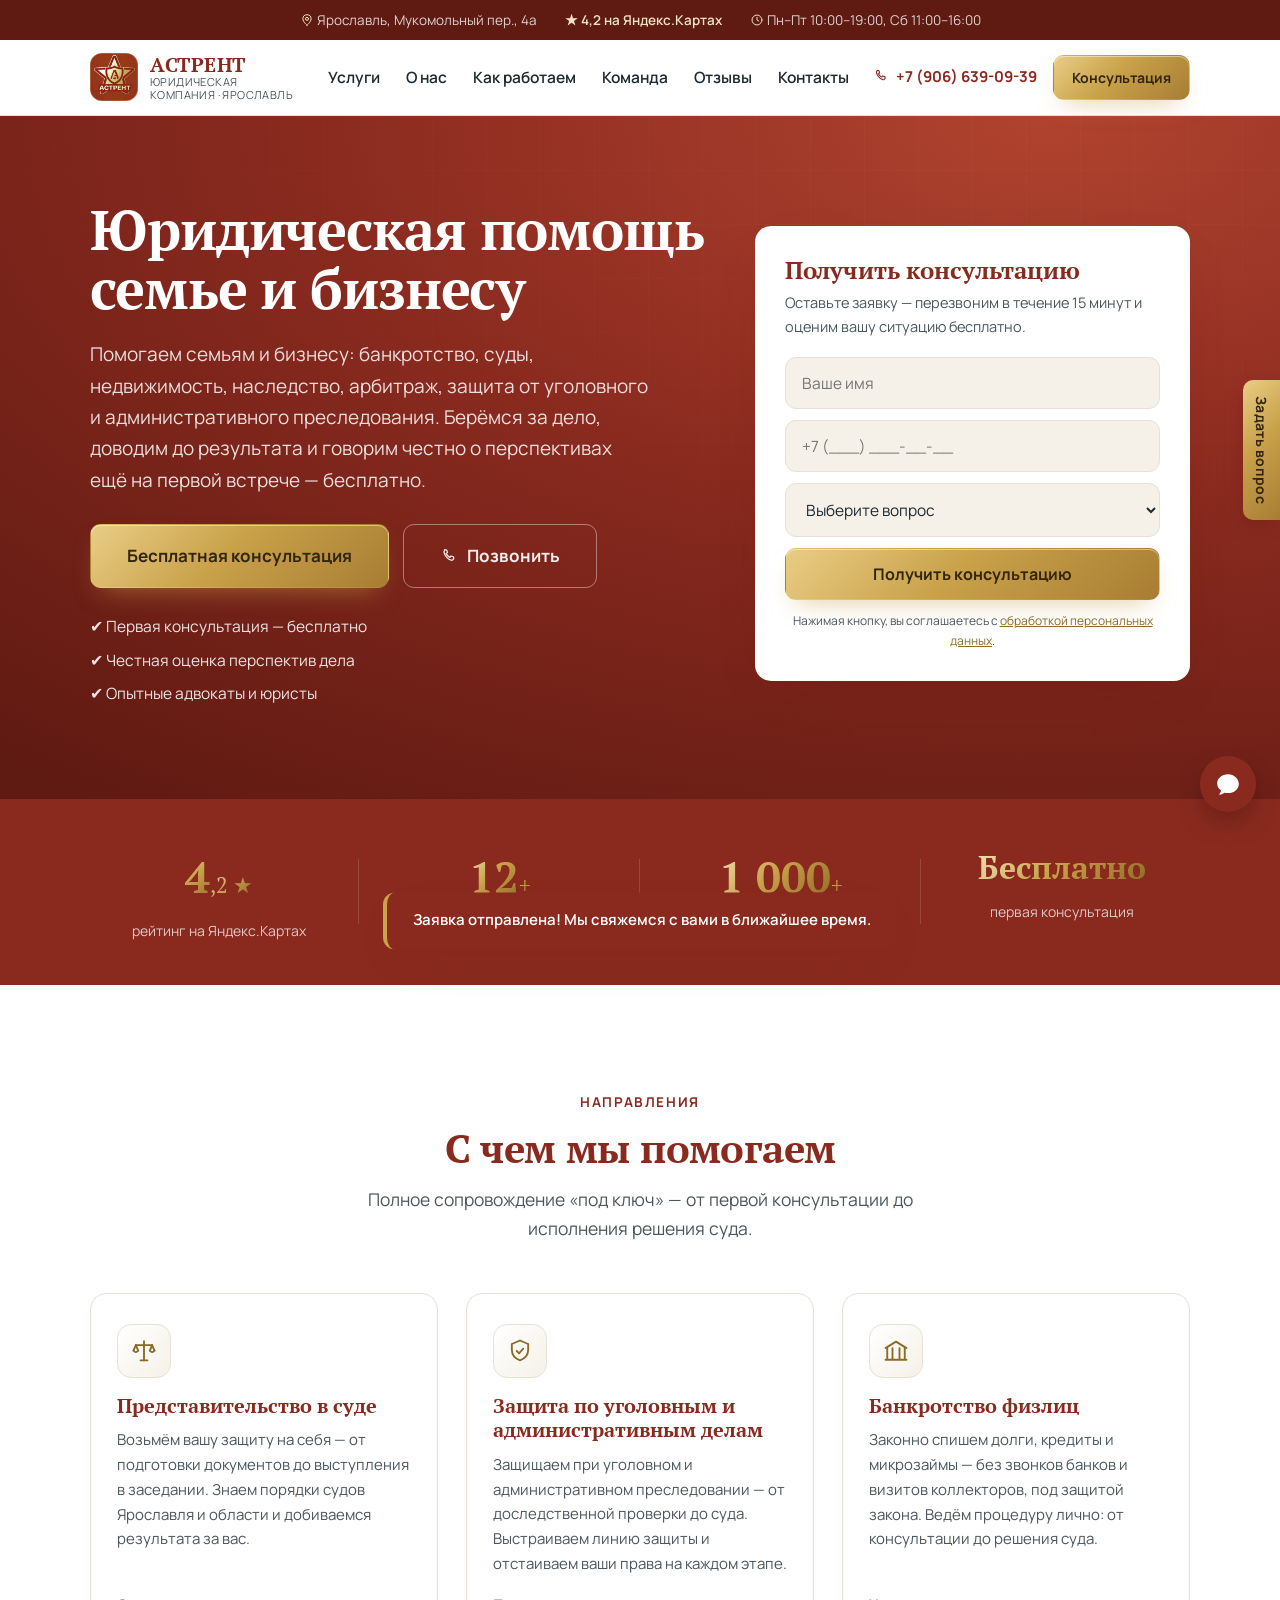
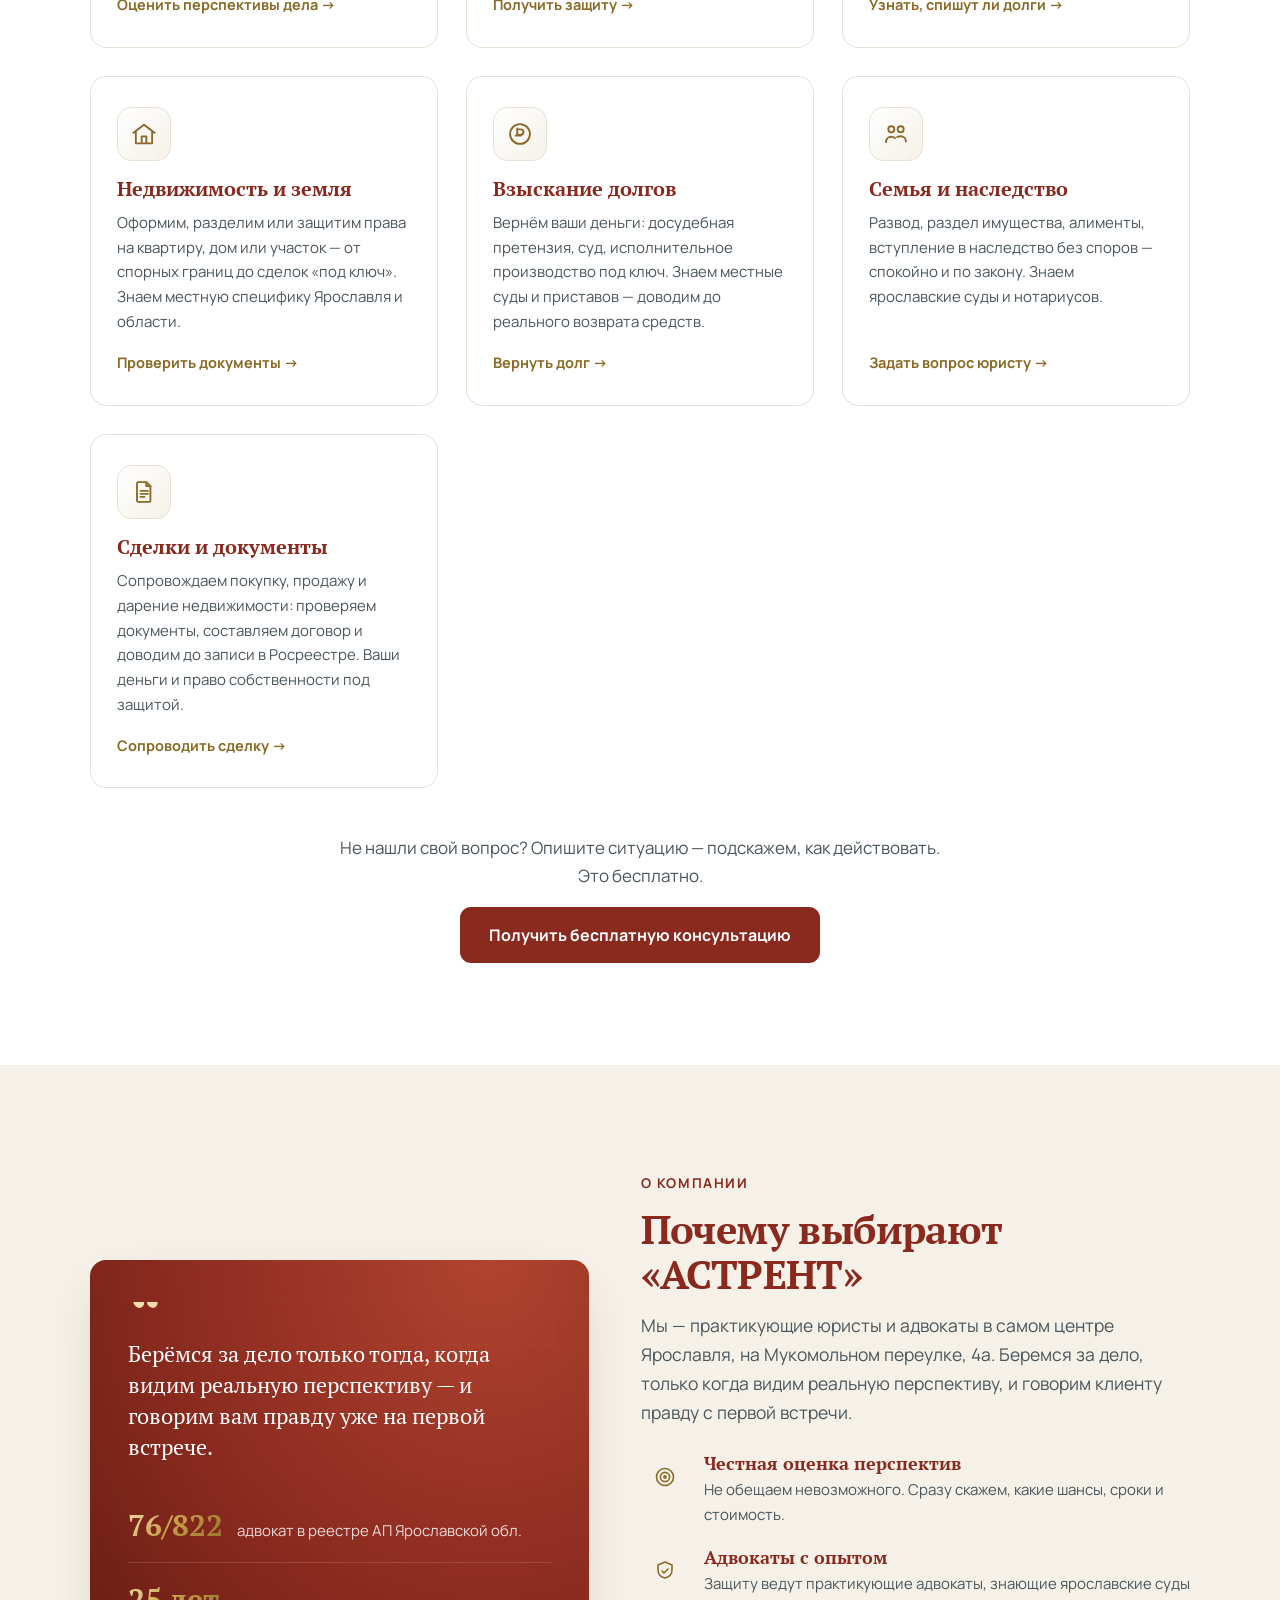
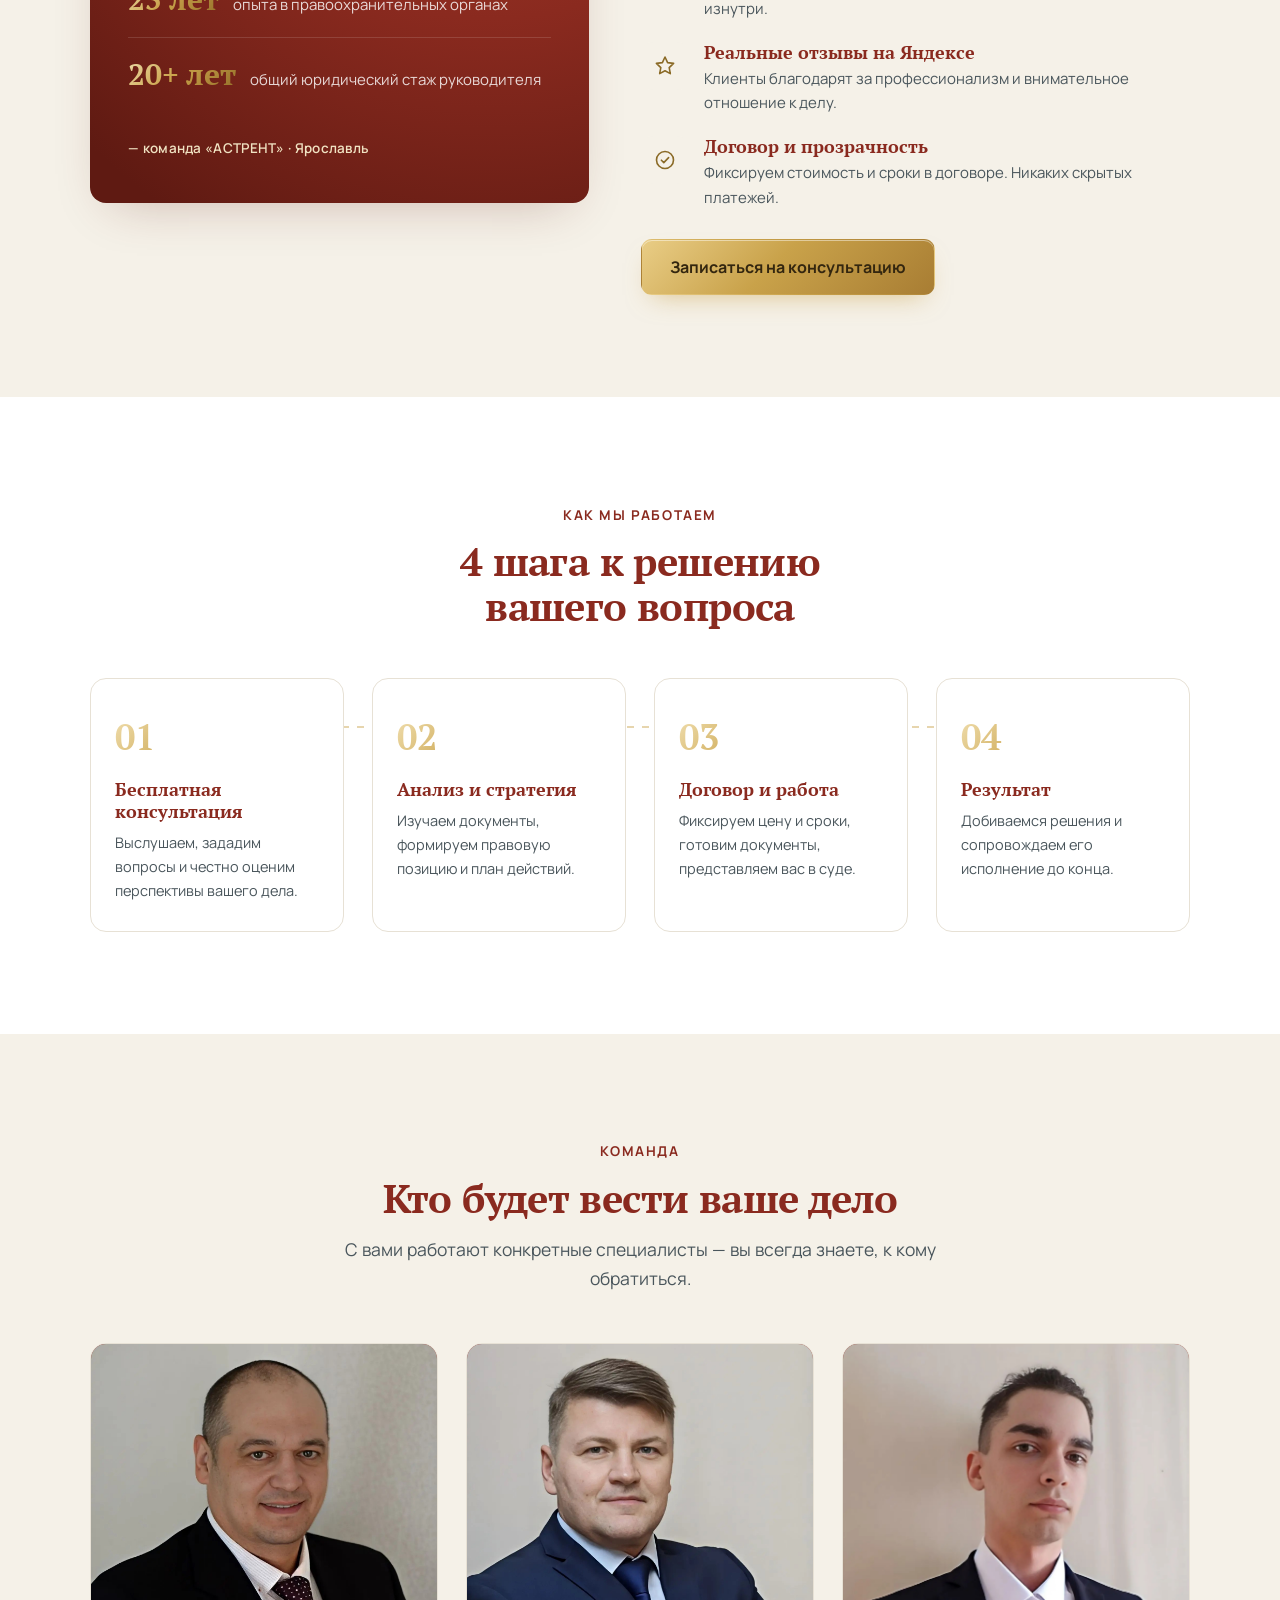
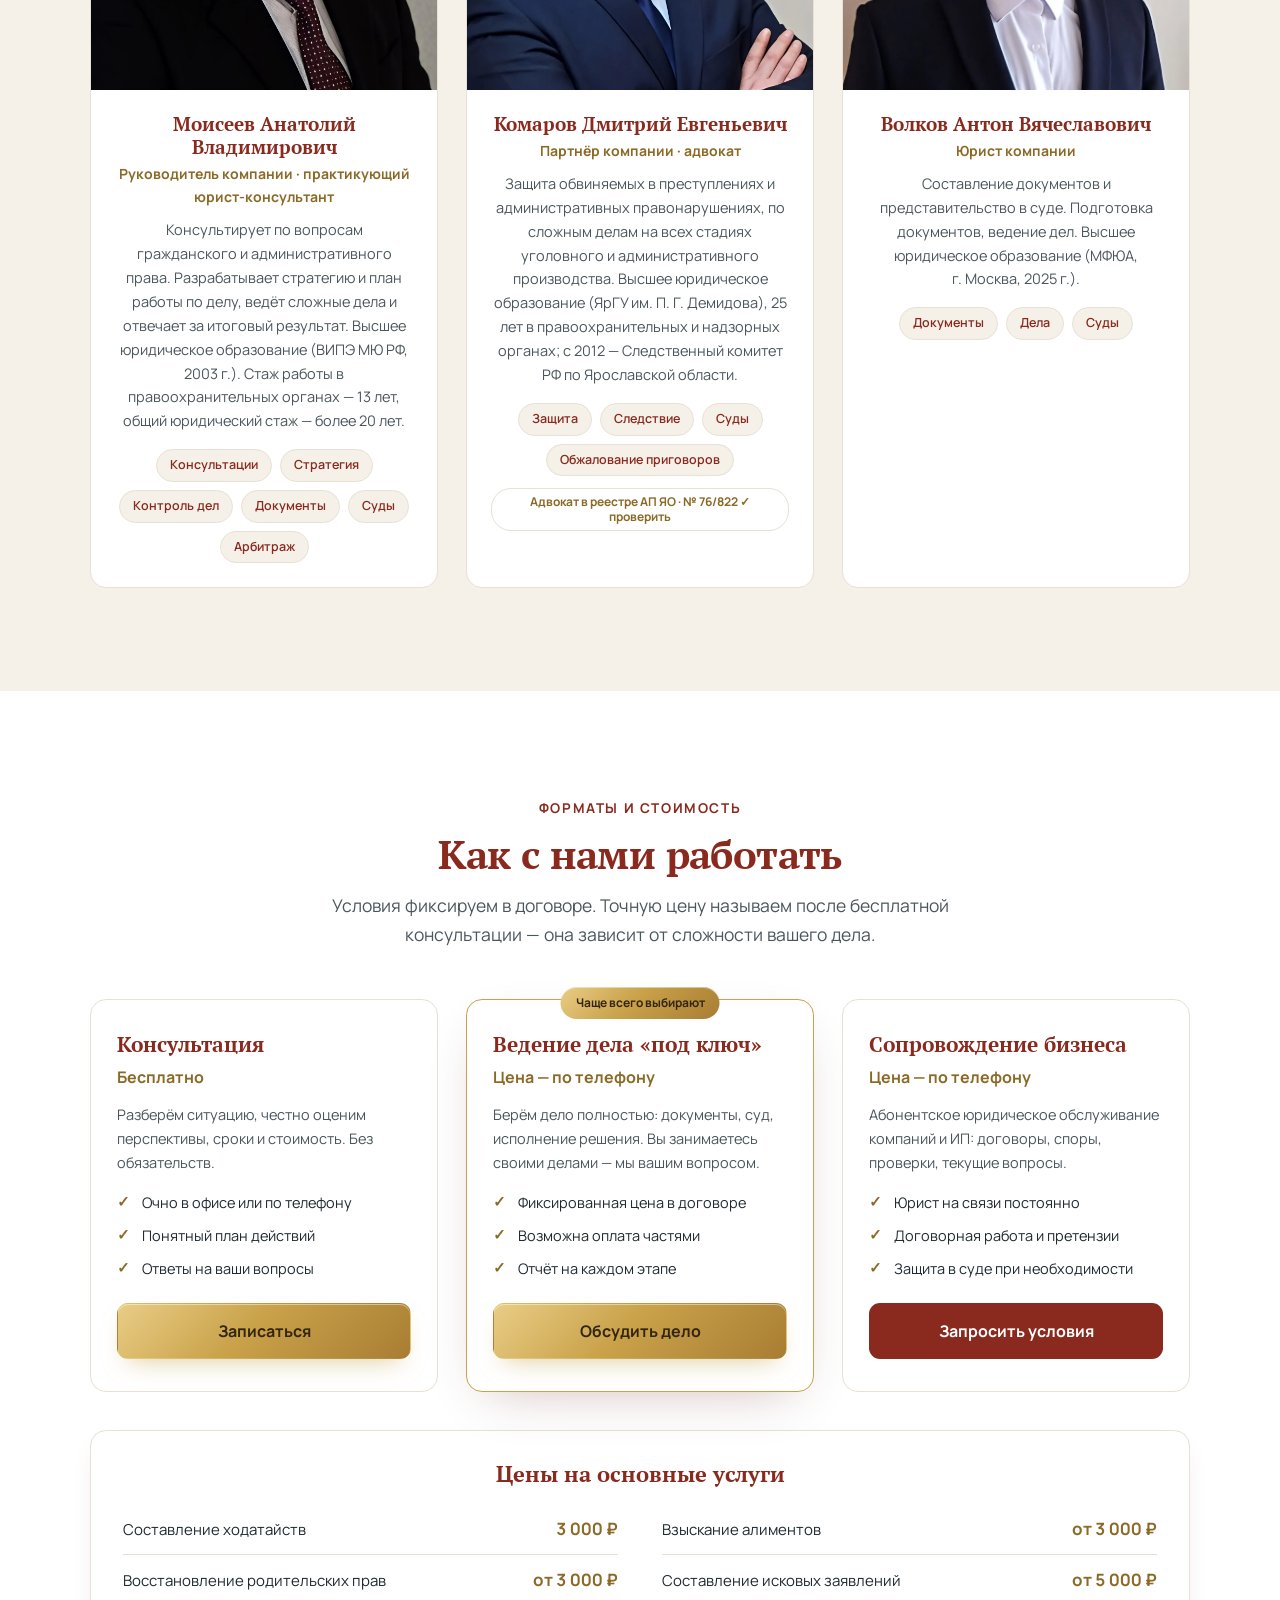
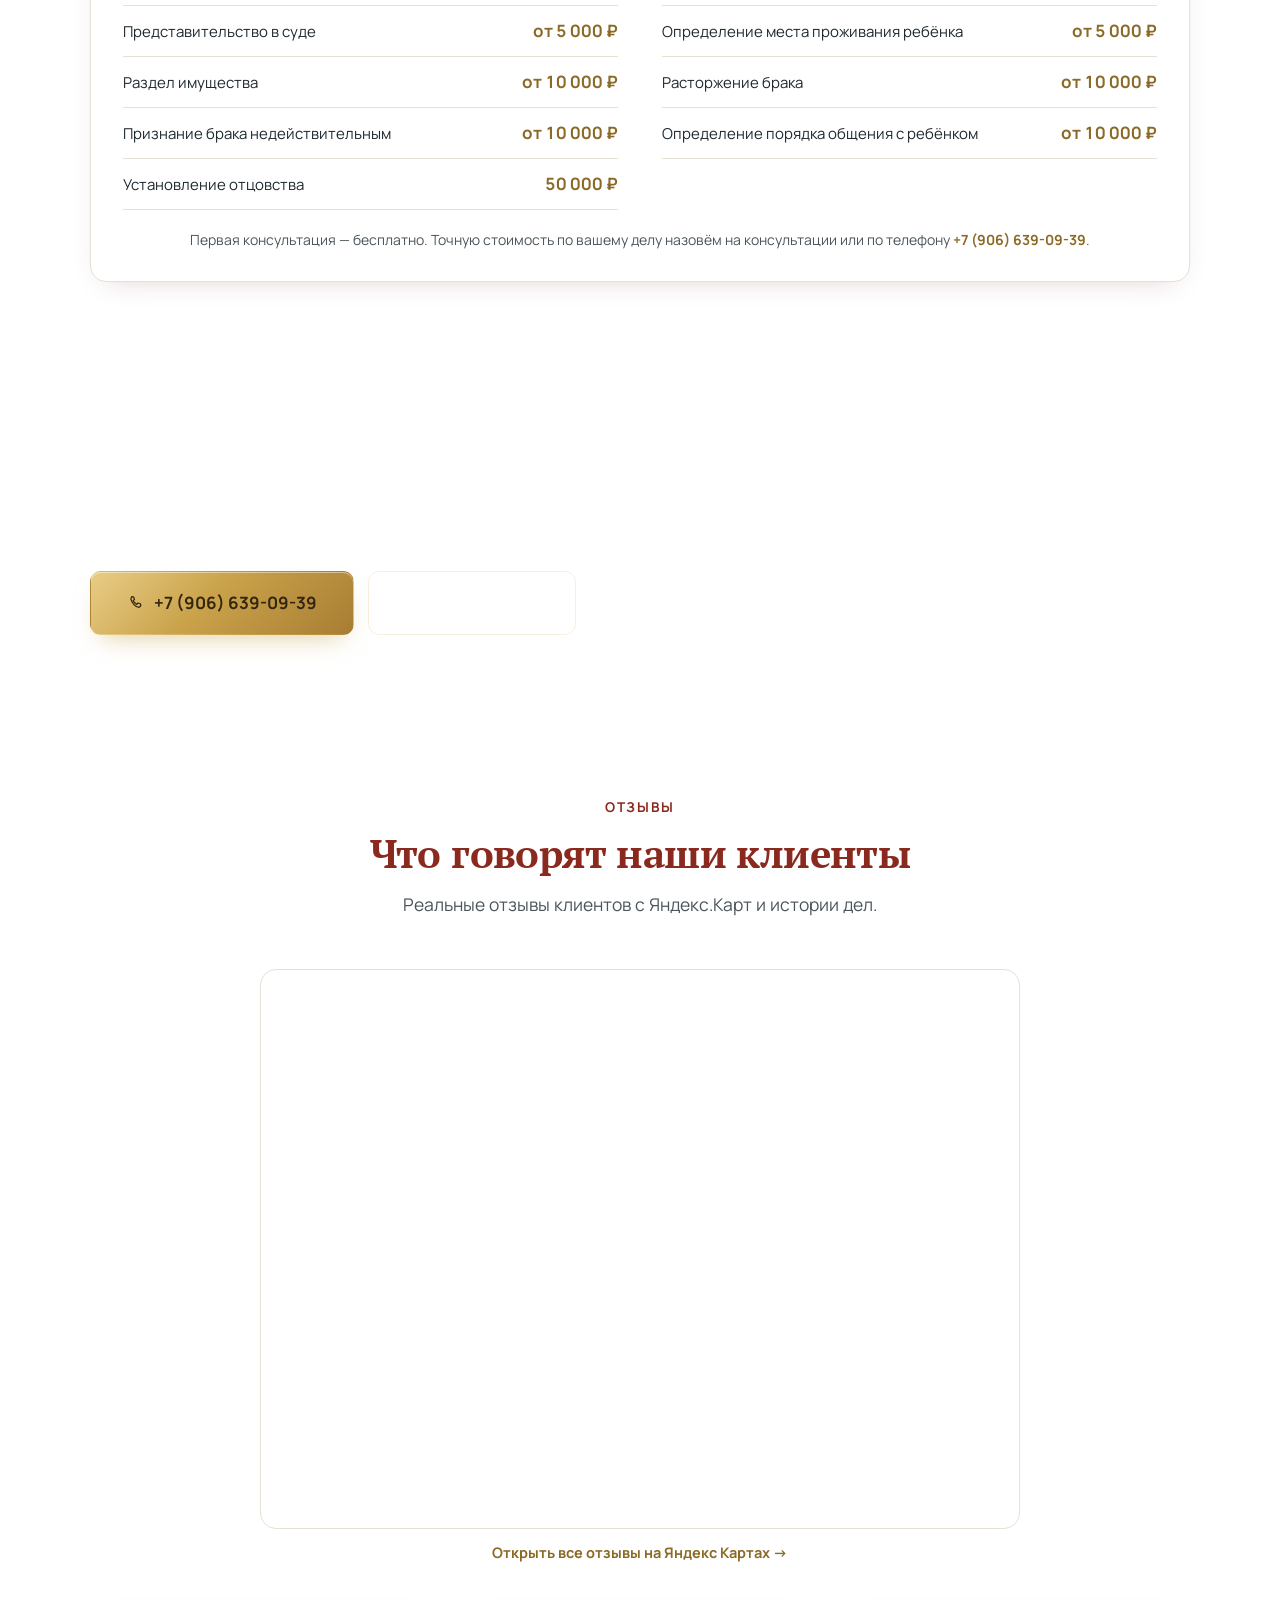
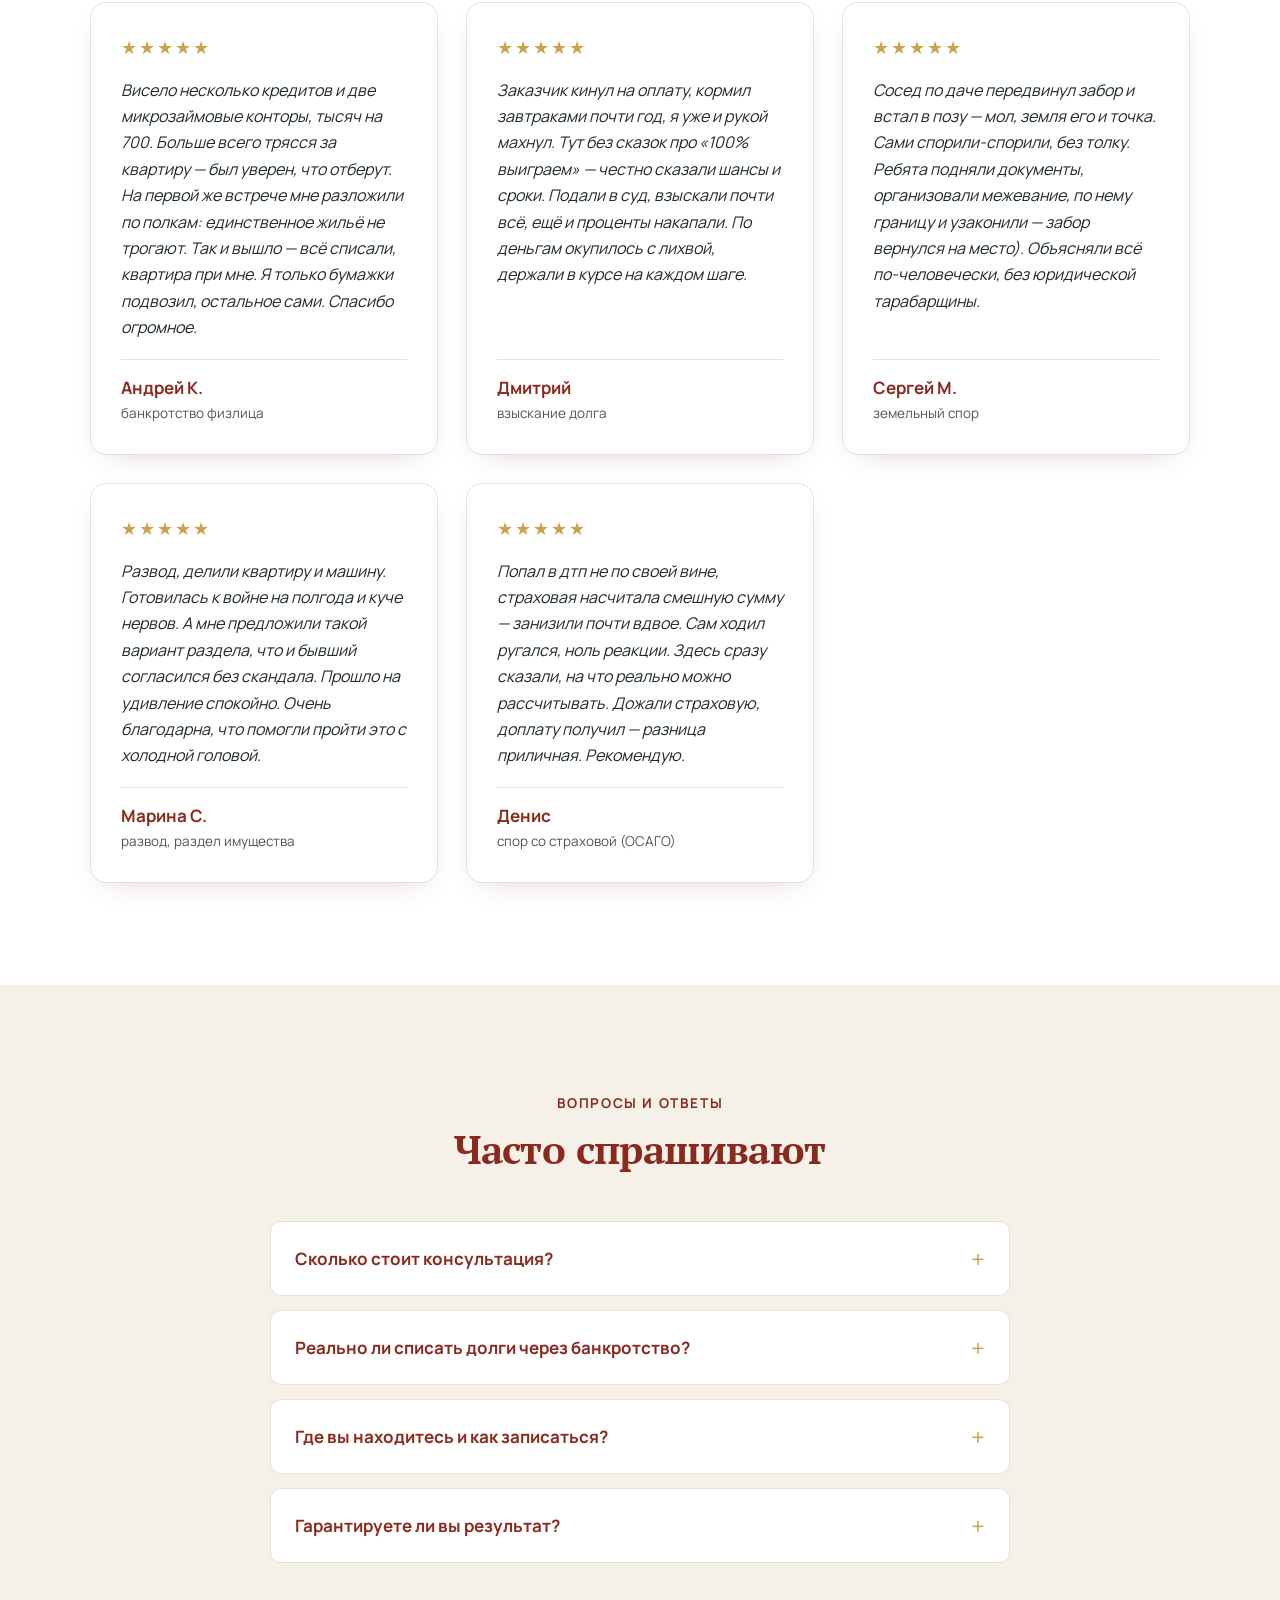
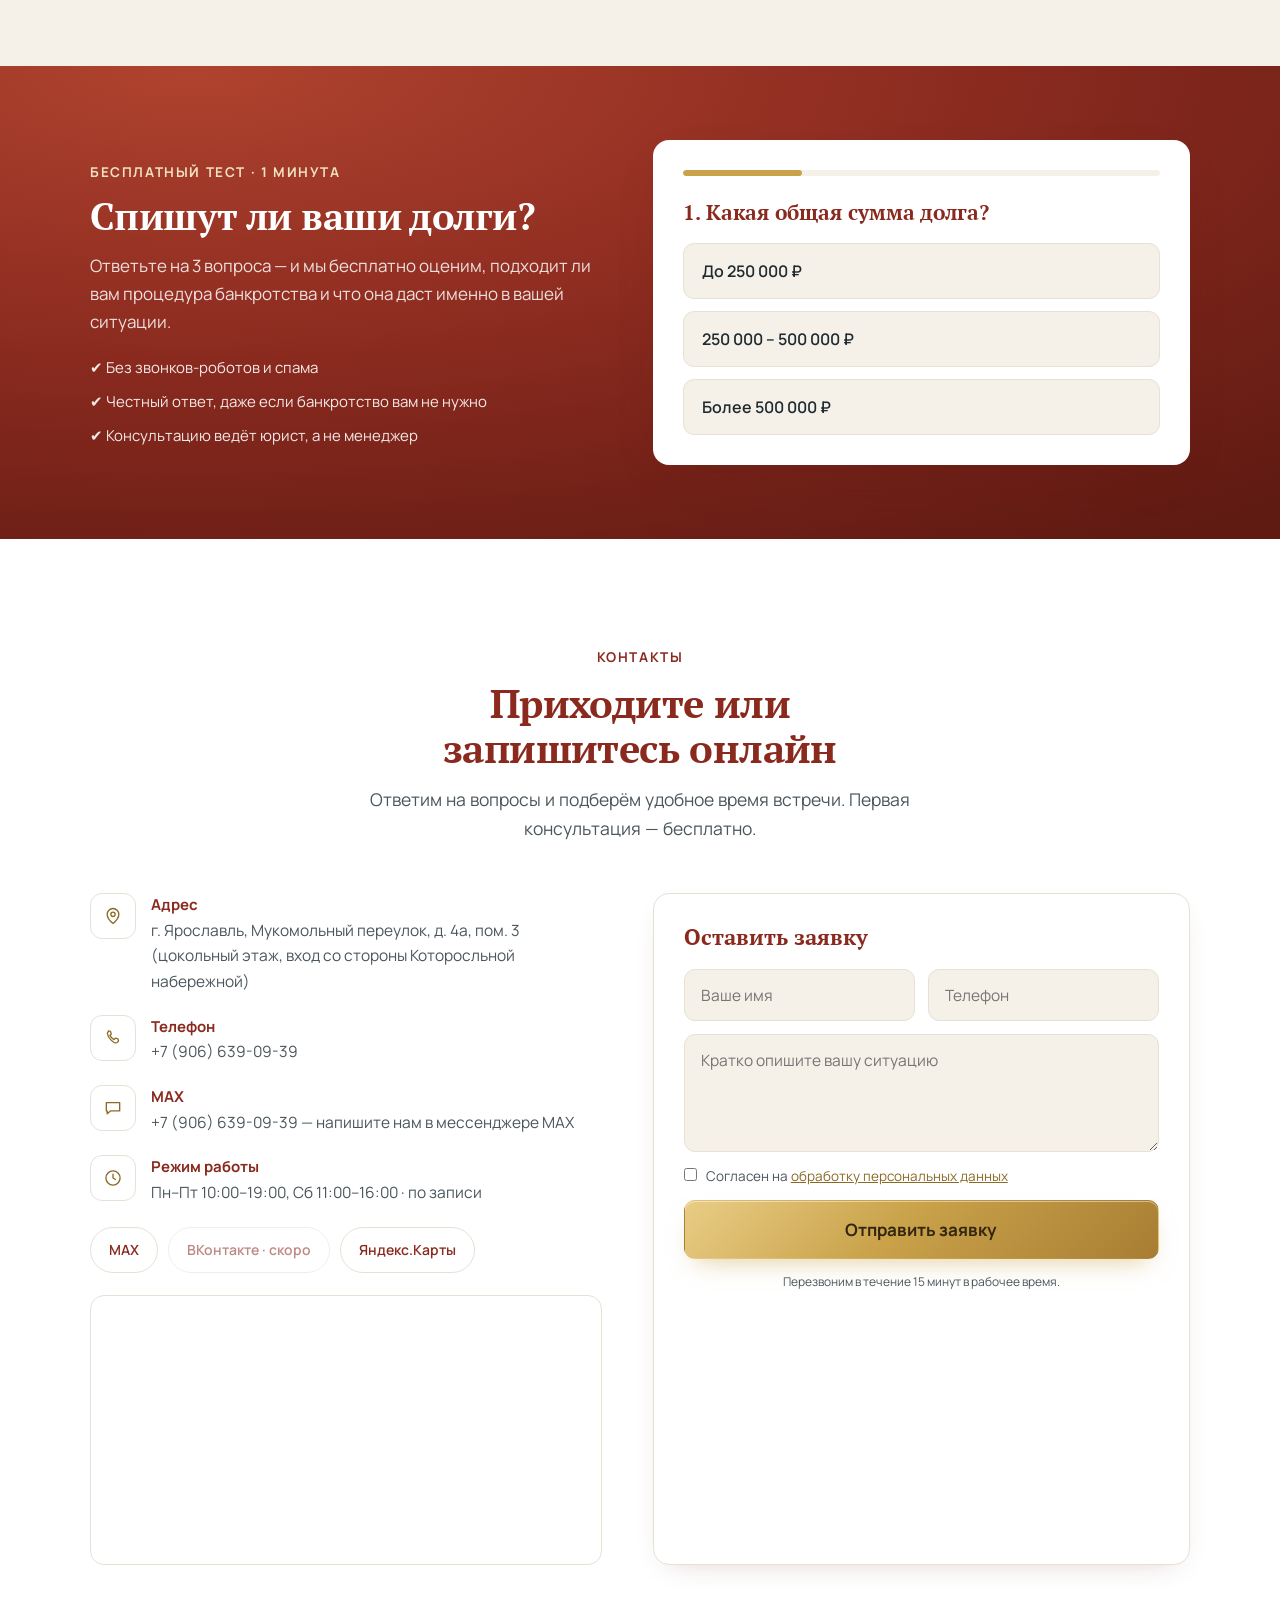
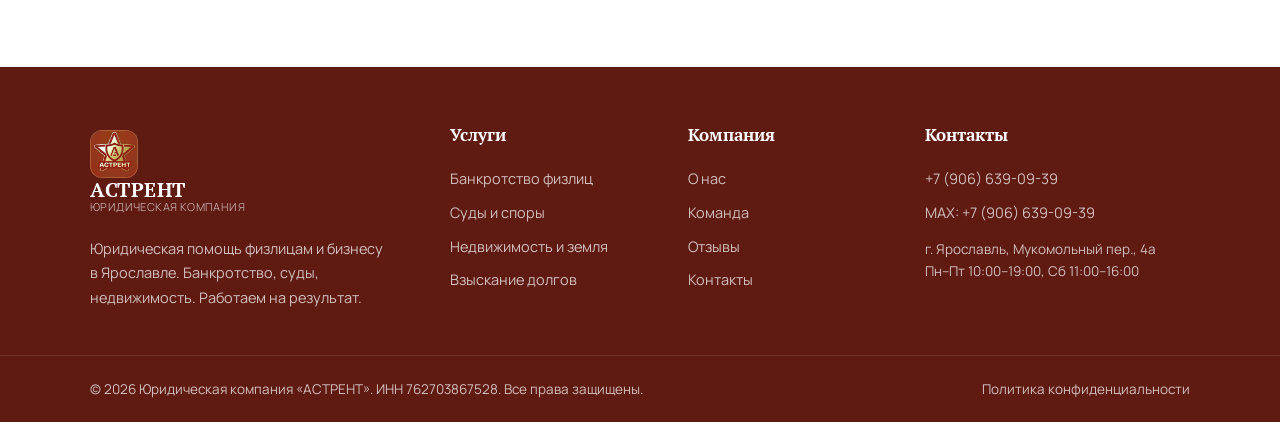
==== commit a79b026e: "Правки Анатолия: фраза (арбитраж+уголовка/админ), порядок услуг + карточка «Защита по уголовным/адм." ====
--- a/index.html
+++ b/index.html
@@ -25,7 +25,7 @@
   <link rel="preconnect" href="https://fonts.gstatic.com" crossorigin />
   <link href="https://fonts.googleapis.com/css2?family=PT+Serif:wght@400;700&family=Manrope:wght@400;500;600;700;800&display=swap" rel="stylesheet" />
 
-  <link rel="stylesheet" href="css/styles.css" />
+  <link rel="stylesheet" href="css/styles.css?v=3" />
 
   <!-- Микроразметка для поиска (Local Business) -->
   <script type="application/ld+json">
@@ -63,6 +63,17 @@
     ]
   }
   </script>
+  <!-- Yandex.Metrika counter -->
+  <script type="text/javascript">
+     (function(m,e,t,r,i,k,a){m[i]=m[i]||function(){(m[i].a=m[i].a||[]).push(arguments)};
+     m[i].l=1*new Date();
+     for (var j = 0; j < document.scripts.length; j++) {if (document.scripts[j].src === r) { return; }}
+     k=e.createElement(t),a=e.getElementsByTagName(t)[0],k.async=1,k.src=r,a.parentNode.insertBefore(k,a)})
+     (window, document, "script", "https://mc.yandex.ru/metrika/tag.js", "ym");
+     ym(110194531, "init", {clickmap:true, trackLinks:true, accurateTrackBounce:true, webvisor:true});
+  </script>
+  <noscript><div><img src="https://mc.yandex.ru/watch/110194531" style="position:absolute; left:-9999px;" alt="" /></div></noscript>
+  <!-- /Yandex.Metrika counter -->
 </head>
 <body>
 
@@ -117,7 +128,7 @@
           Юридическая помощь<br>семье и бизнесу
         </h1>
         <p class="hero__lead">
-          Помогаем семьям и бизнесу: банкротство, суды, недвижимость, наследство. Берёмся за дело, доводим до результата
+          Помогаем семьям и бизнесу: банкротство, суды, недвижимость, наследство, арбитраж, защита от уголовного и административного преследования. Берёмся за дело, доводим до результата
           и говорим честно о перспективах ещё на первой встрече — бесплатно.
         </p>
 
@@ -188,17 +199,24 @@
 
       <div class="cards">
         <article class="card reveal">
+          <div class="card__icon"><svg viewBox="0 0 24 24" aria-hidden="true"><path d="M12 3.5V20"/><path d="M9 20h6"/><path d="M5 7h14"/><path d="M5 7l-2 4.6"/><path d="M5 7l2 4.6"/><path d="M3 11.6q2 2.8 4 0"/><path d="M19 7l-2 4.6"/><path d="M19 7l2 4.6"/><path d="M17 11.6q2 2.8 4 0"/></svg></div>
+          <h3 class="card__title">Представительство в суде</h3>
+          <p class="card__text">Возьмём вашу защиту на себя — от подготовки документов до выступления в заседании. Знаем порядки судов Ярославля и области и добиваемся результата за вас.</p>
+          <a href="#lead" class="card__link">Оценить перспективы дела →</a>
+        </article>
+
+        <article class="card reveal">
+          <div class="card__icon"><svg viewBox="0 0 24 24" aria-hidden="true"><path d="M12 3l7 3v5c0 4.6-3 7.6-7 9-4-1.4-7-4.4-7-9V6z"/><path d="M9.2 12l2 2 3.6-4"/></svg></div>
+          <h3 class="card__title">Защита по уголовным и административным делам</h3>
+          <p class="card__text">Защищаем при уголовном и административном преследовании — от доследственной проверки до суда. Выстраиваем линию защиты и отстаиваем ваши права на каждом этапе.</p>
+          <a href="#lead" class="card__link">Получить защиту →</a>
+        </article>
+
+        <article class="card reveal">
           <div class="card__icon"><svg viewBox="0 0 24 24" aria-hidden="true"><path d="M3 9.5l9-5.5 9 5.5"/><path d="M4.5 9.5v9"/><path d="M9 9.5v9"/><path d="M15 9.5v9"/><path d="M19.5 9.5v9"/><path d="M3 19.5h18"/></svg></div>
           <h3 class="card__title">Банкротство физлиц</h3>
           <p class="card__text">Законно спишем долги, кредиты и микрозаймы — без звонков банков и визитов коллекторов, под защитой закона. Ведём процедуру лично: от консультации до решения суда.</p>
           <a href="#lead" class="card__link">Узнать, спишут ли долги →</a>
-        </article>
-
-        <article class="card reveal">
-          <div class="card__icon"><svg viewBox="0 0 24 24" aria-hidden="true"><path d="M12 3.5V20"/><path d="M9 20h6"/><path d="M5 7h14"/><path d="M5 7l-2 4.6"/><path d="M5 7l2 4.6"/><path d="M3 11.6q2 2.8 4 0"/><path d="M19 7l-2 4.6"/><path d="M19 7l2 4.6"/><path d="M17 11.6q2 2.8 4 0"/></svg></div>
-          <h3 class="card__title">Представительство в суде</h3>
-          <p class="card__text">Возьмём вашу защиту на себя — от подготовки документов до выступления в заседании. Знаем порядки судов Ярославля и области и добиваемся результата за вас.</p>
-          <a href="#lead" class="card__link">Оценить перспективы дела →</a>
         </article>
 
         <article class="card reveal">
@@ -705,6 +723,6 @@
 
   <button class="sidetab" type="button" data-callback>Задать вопрос</button>
 
-  <script src="js/main.js"></script>
+  <script src="js/main.js?v=3"></script>
 </body>
 </html>
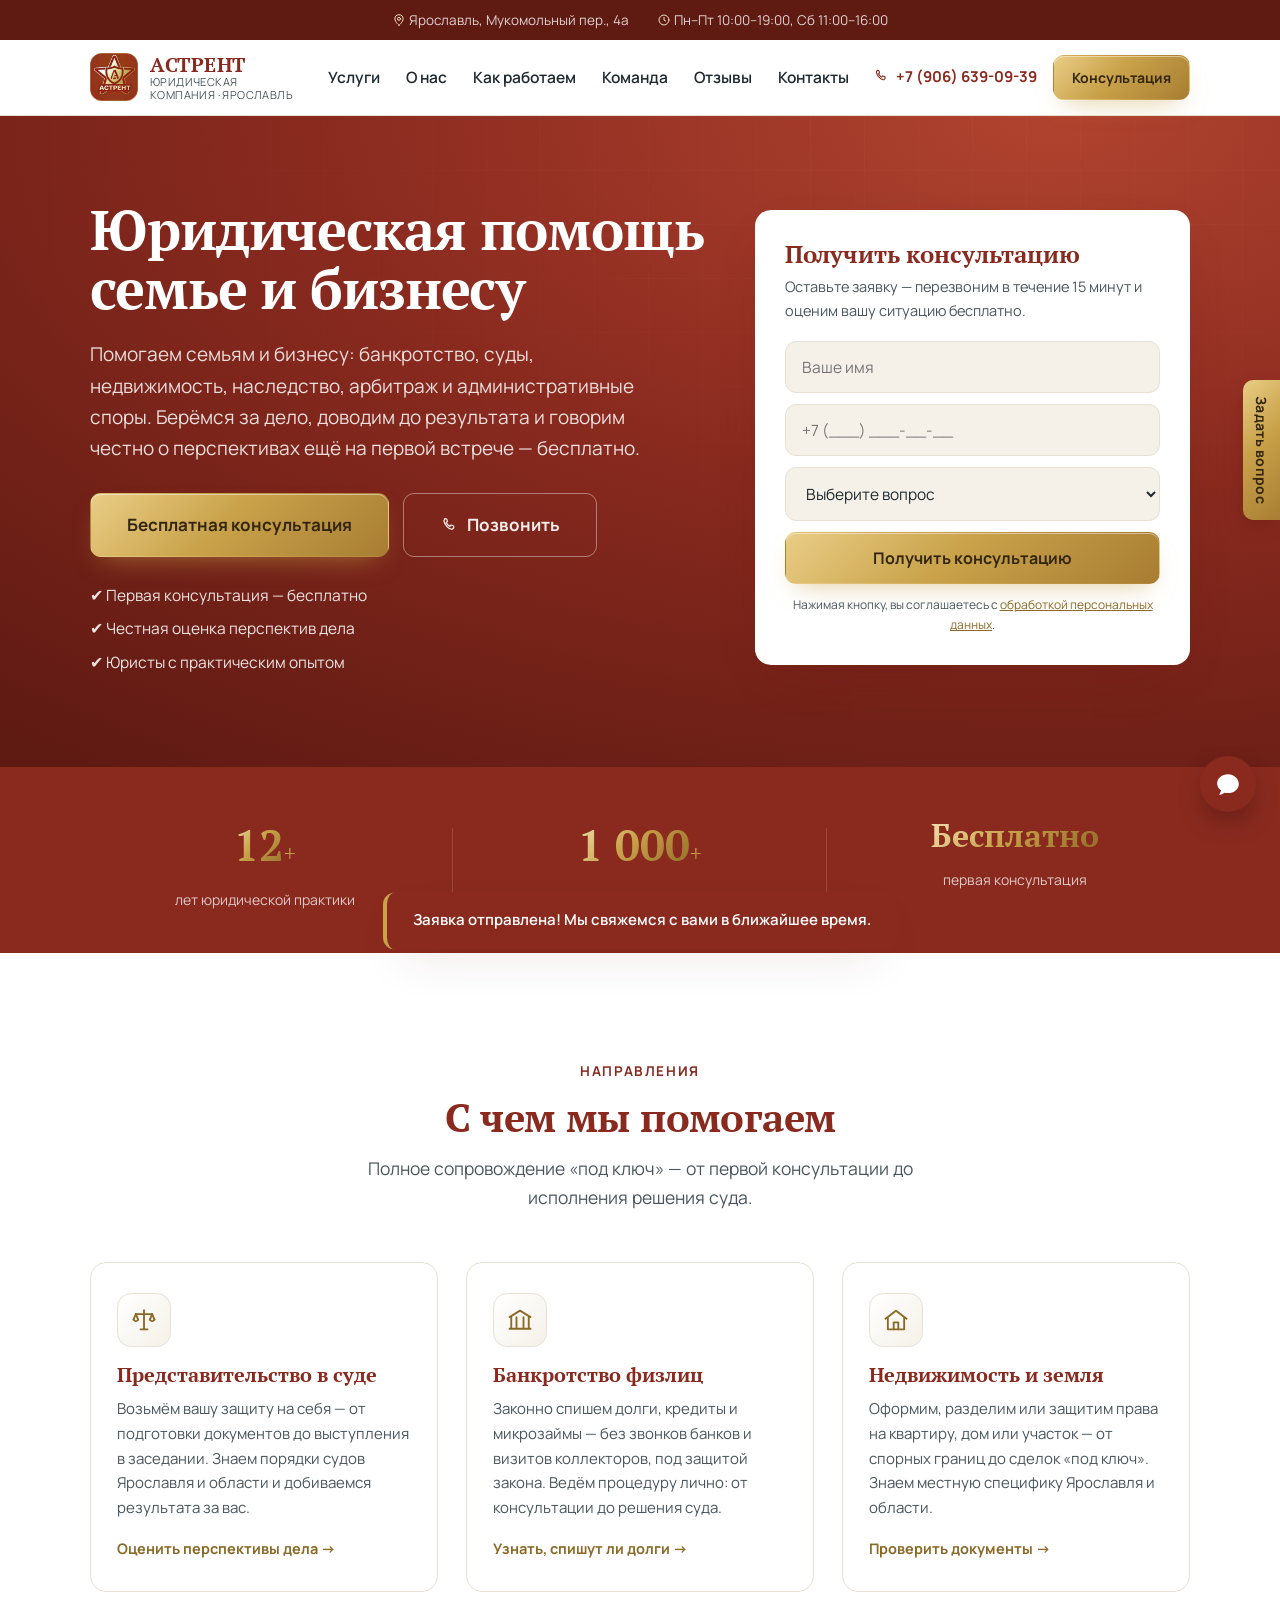
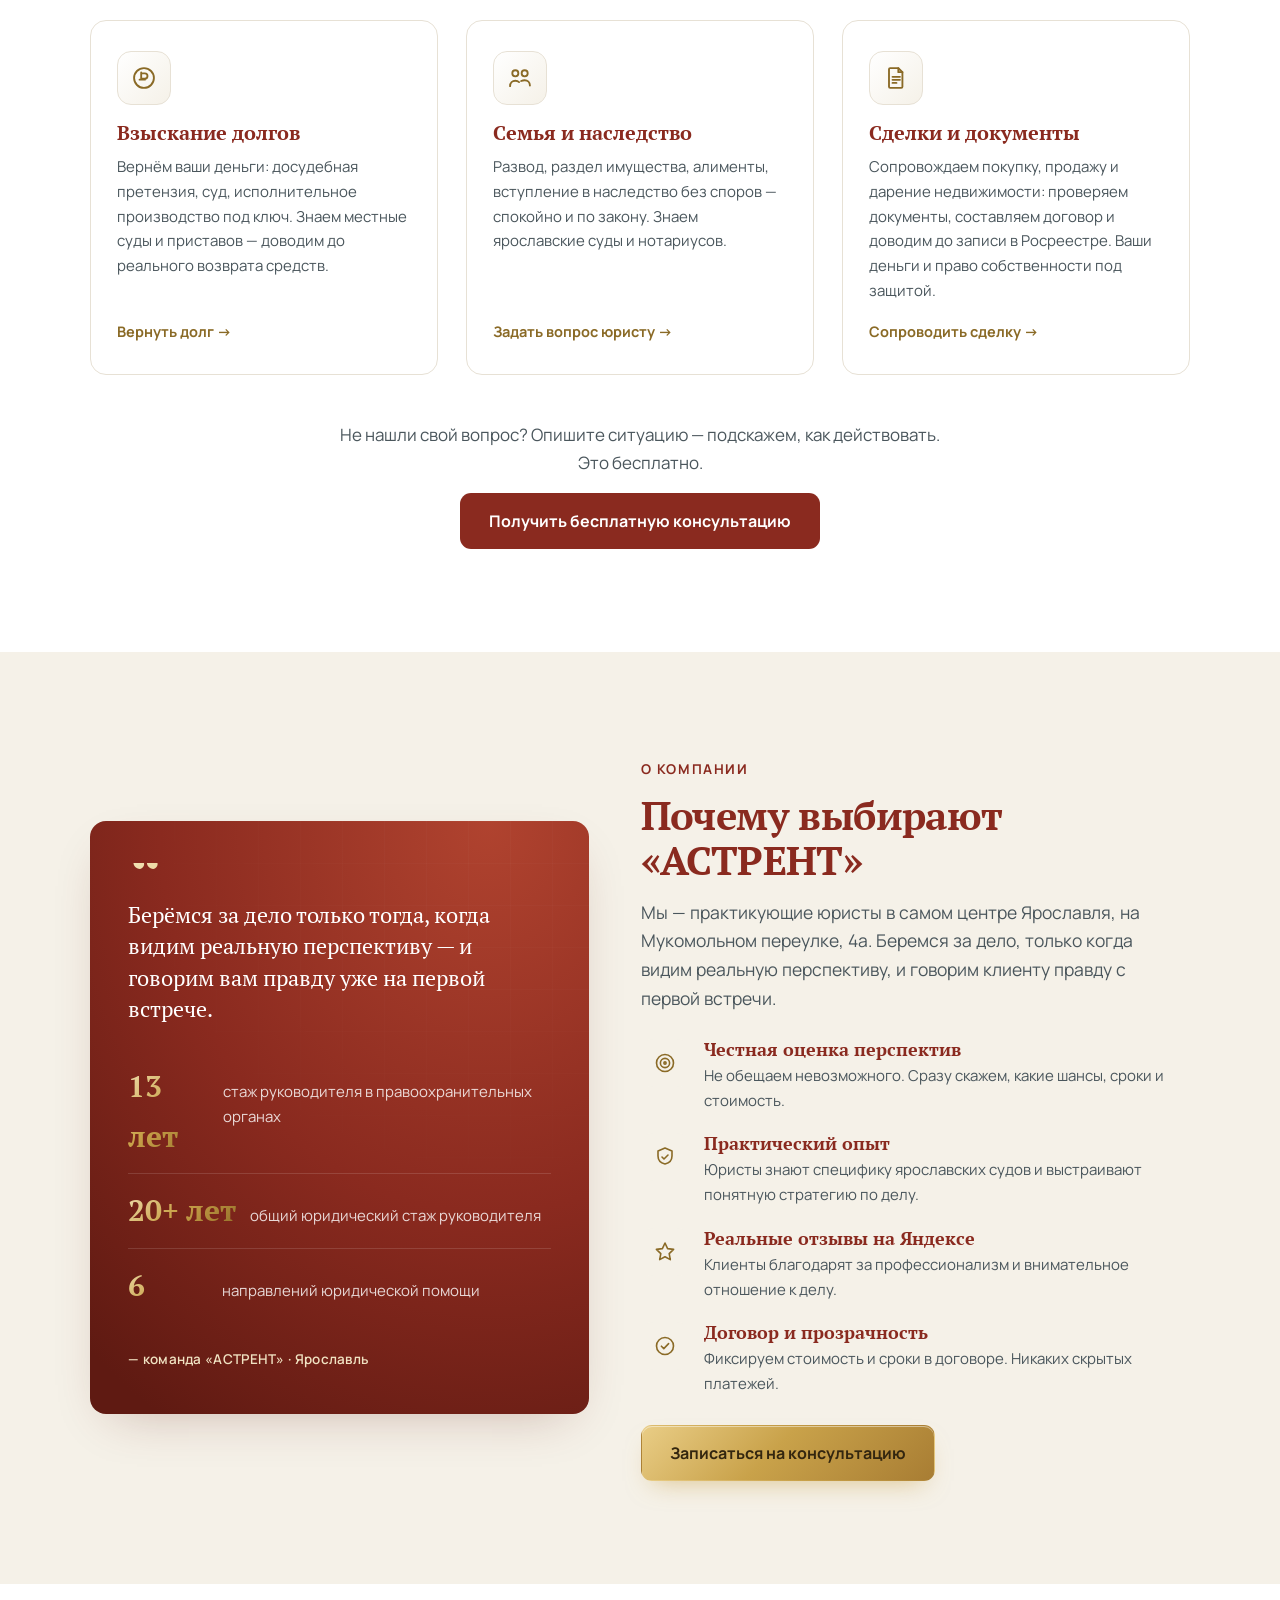
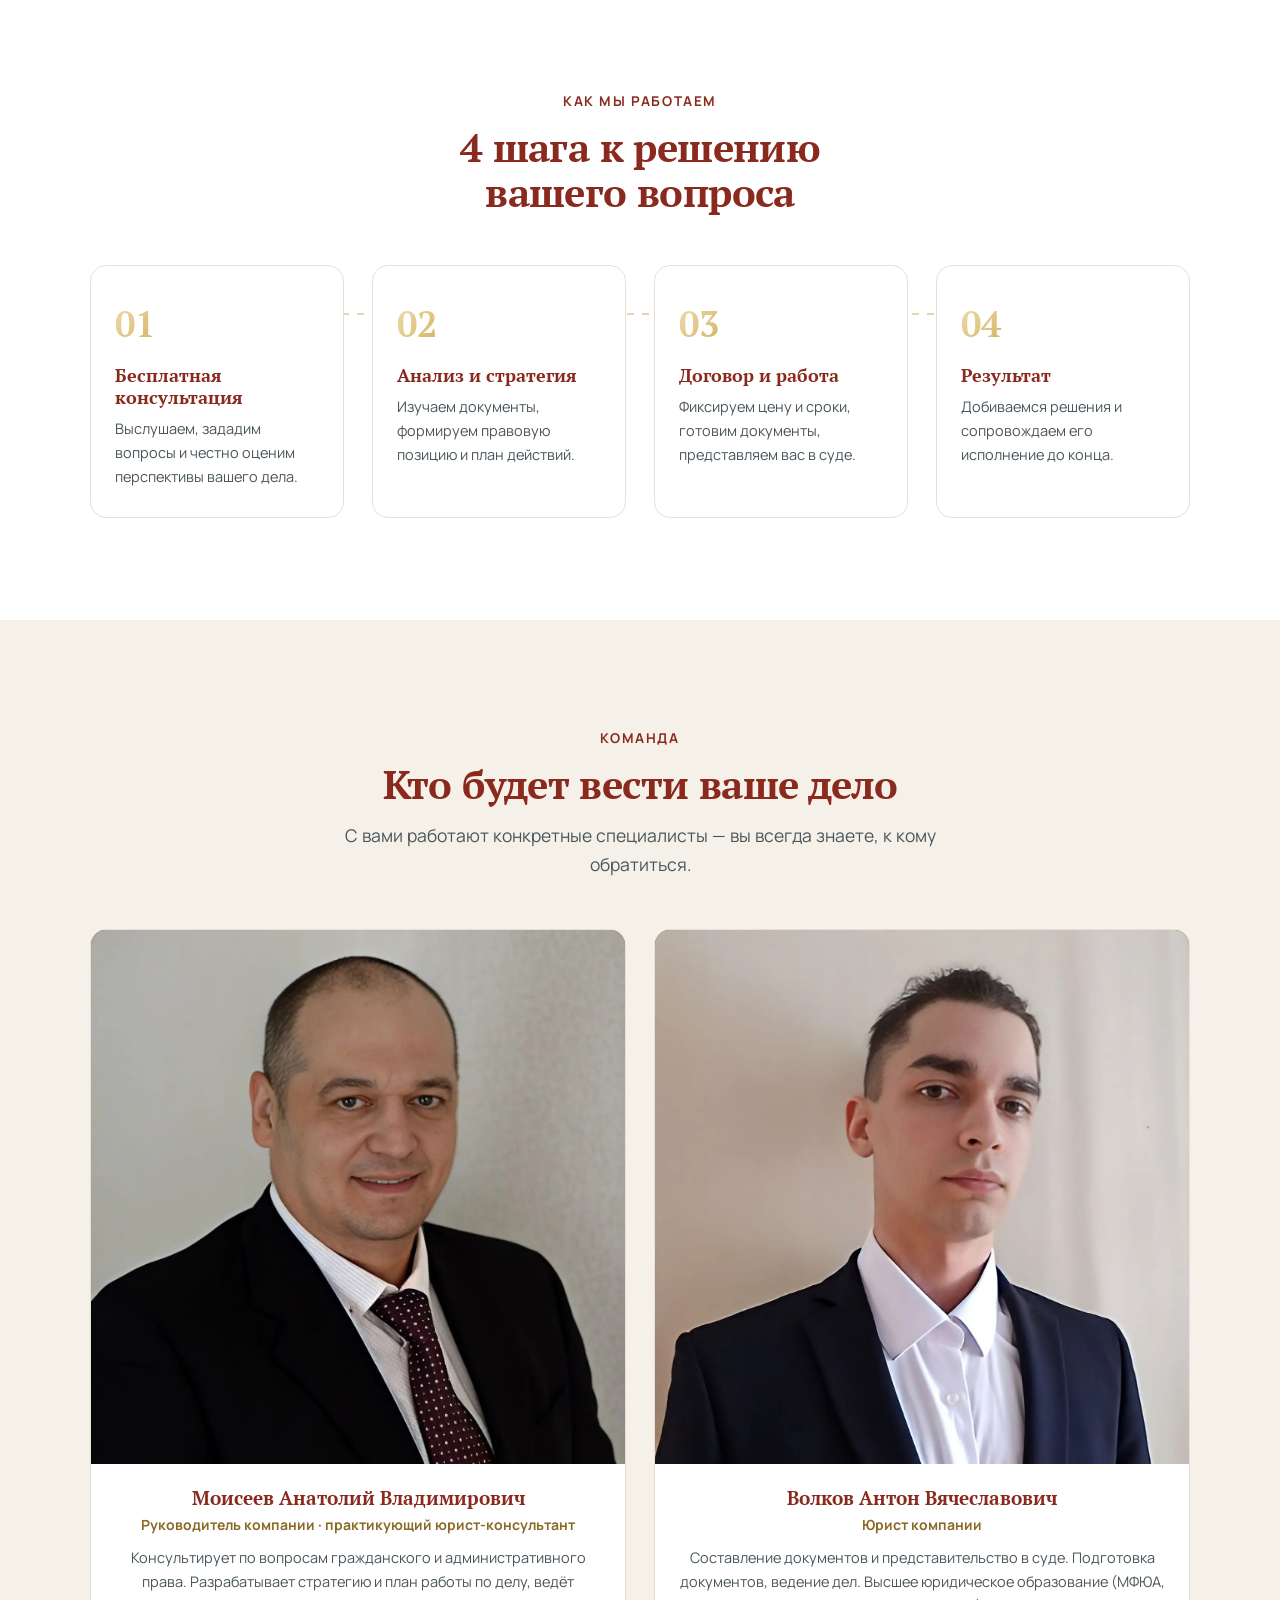
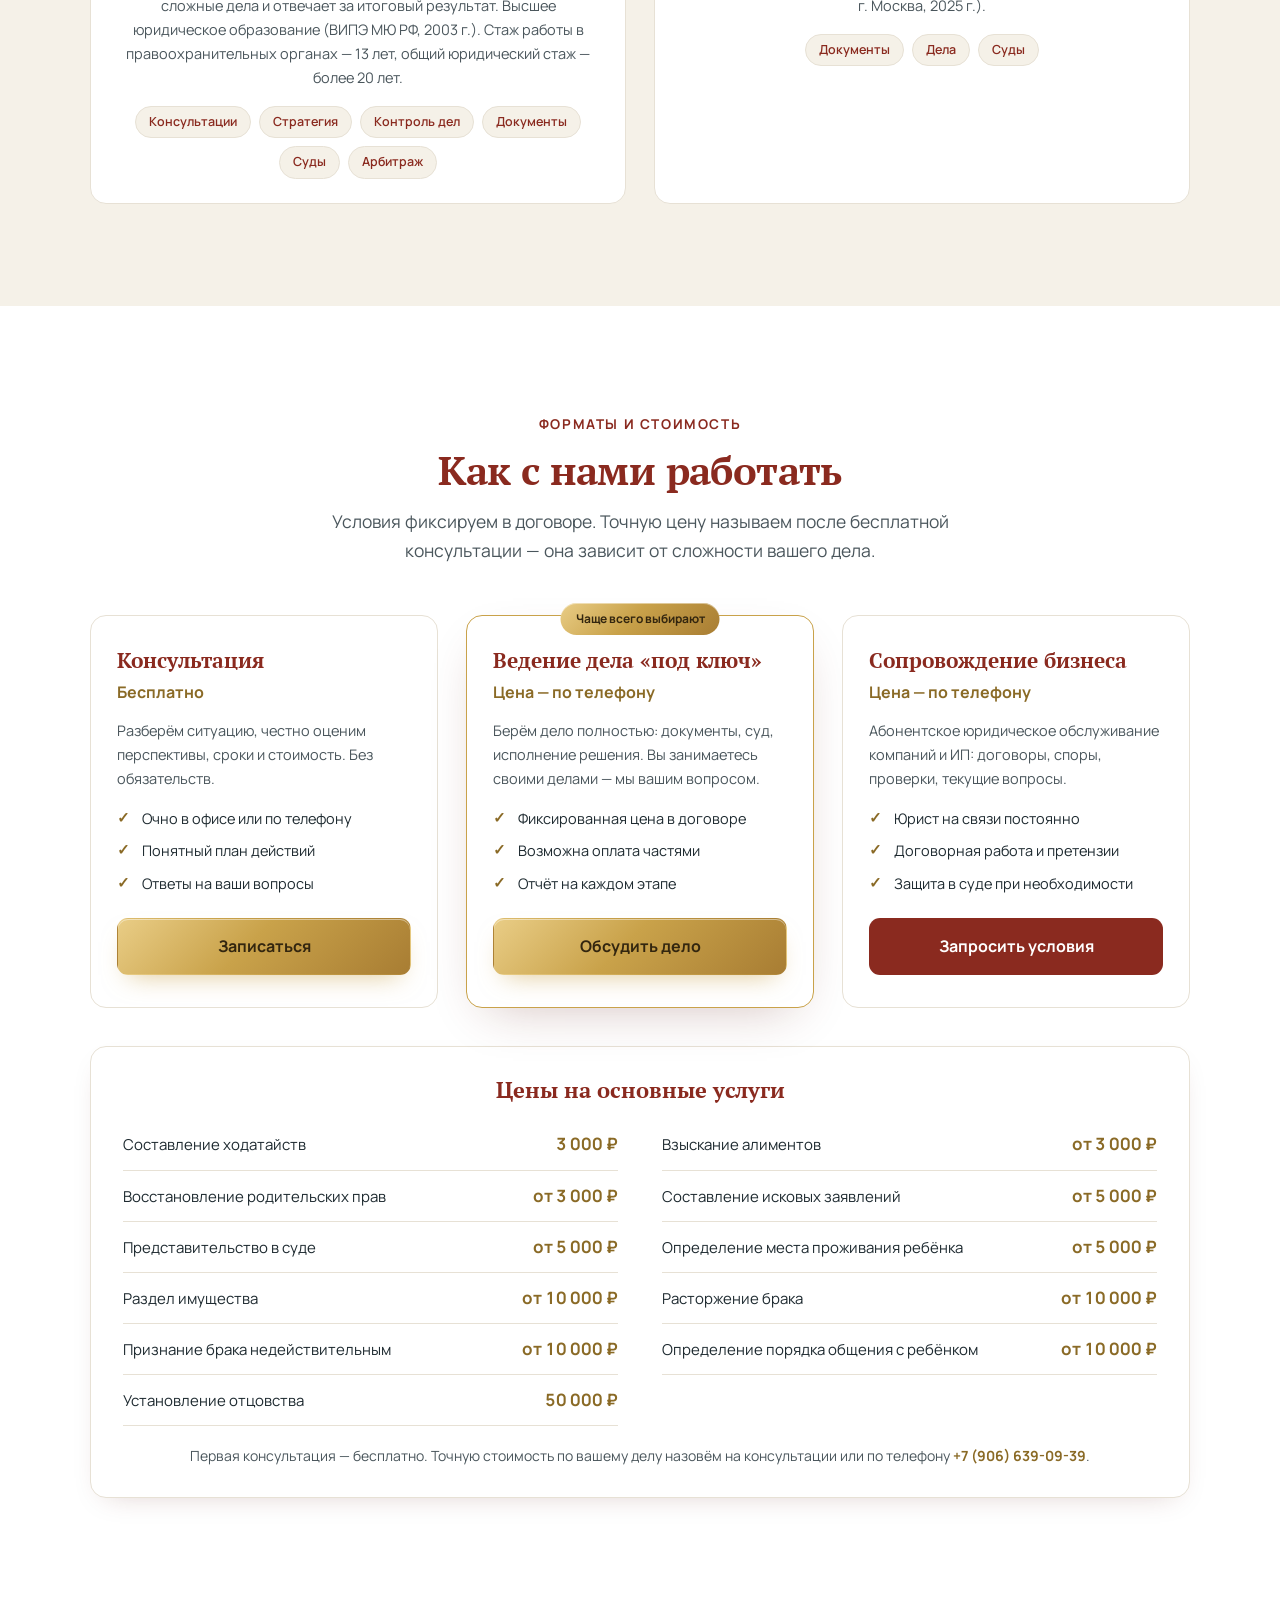
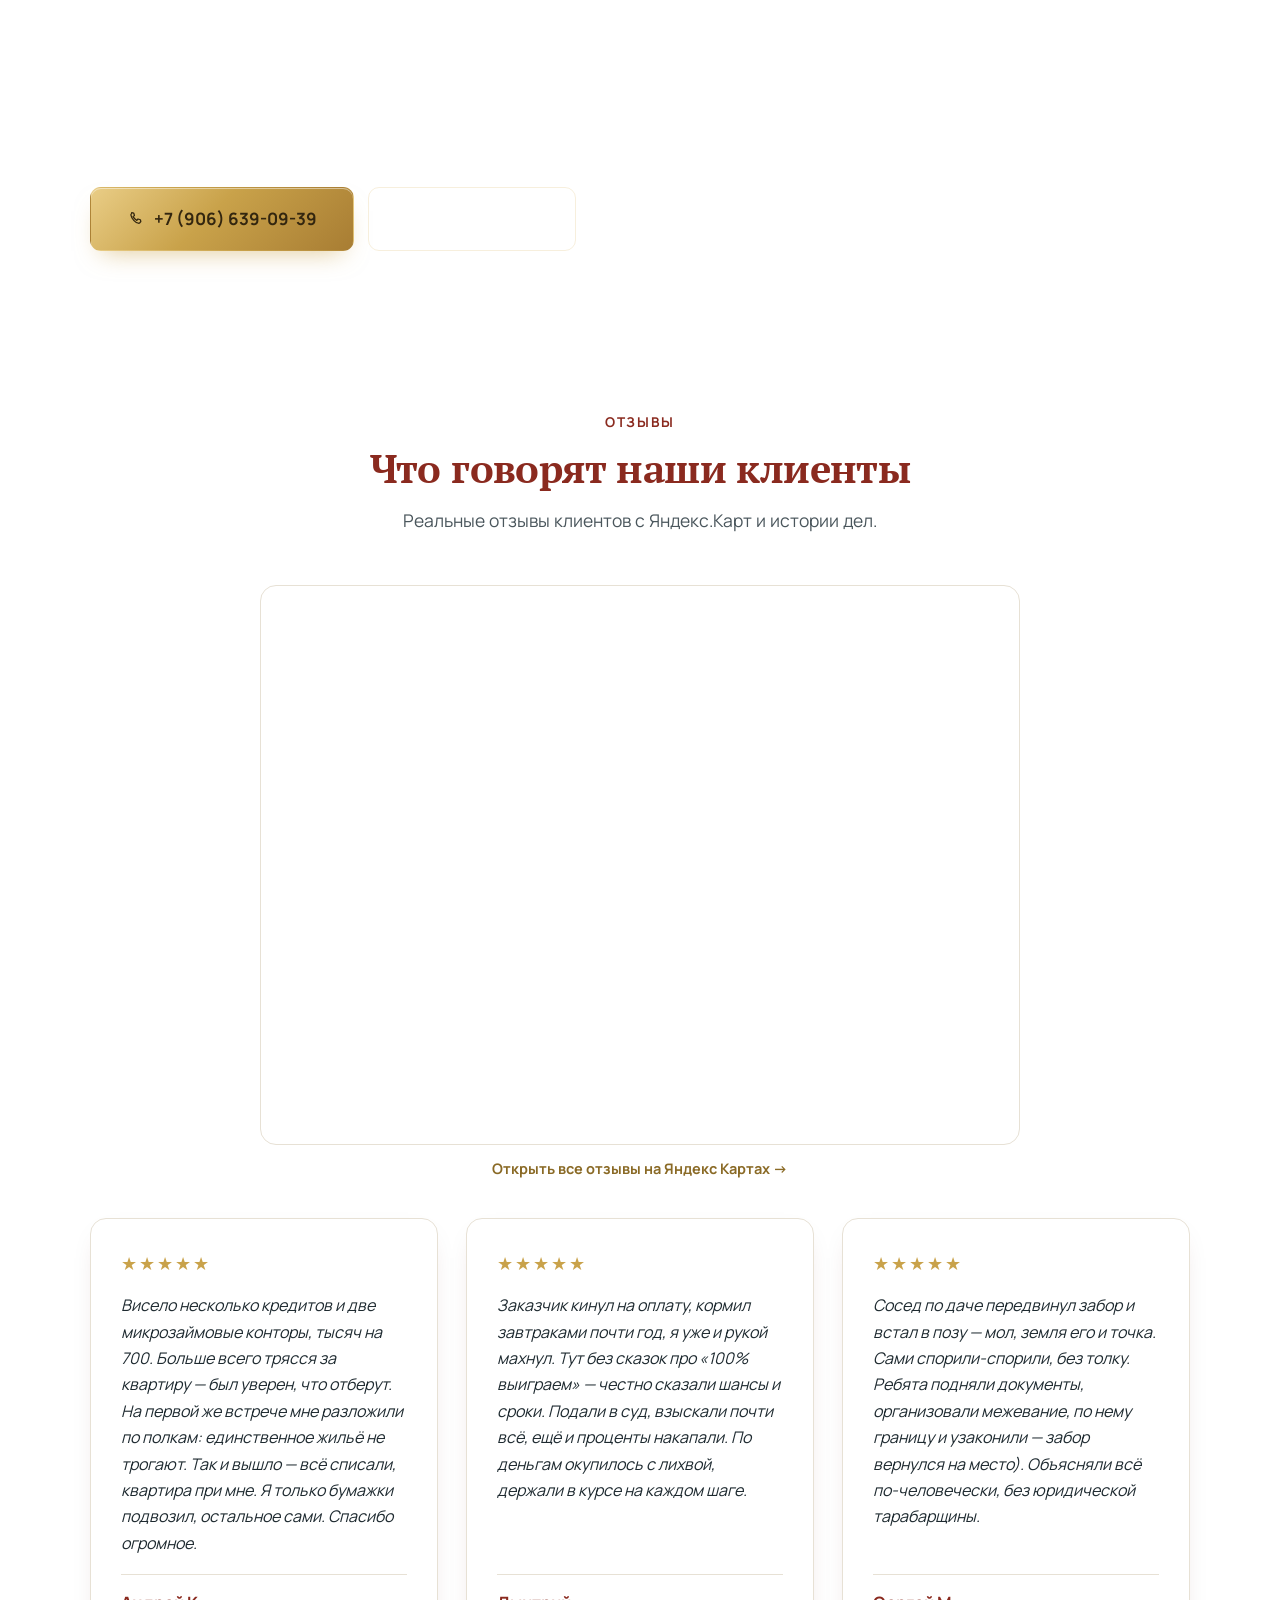
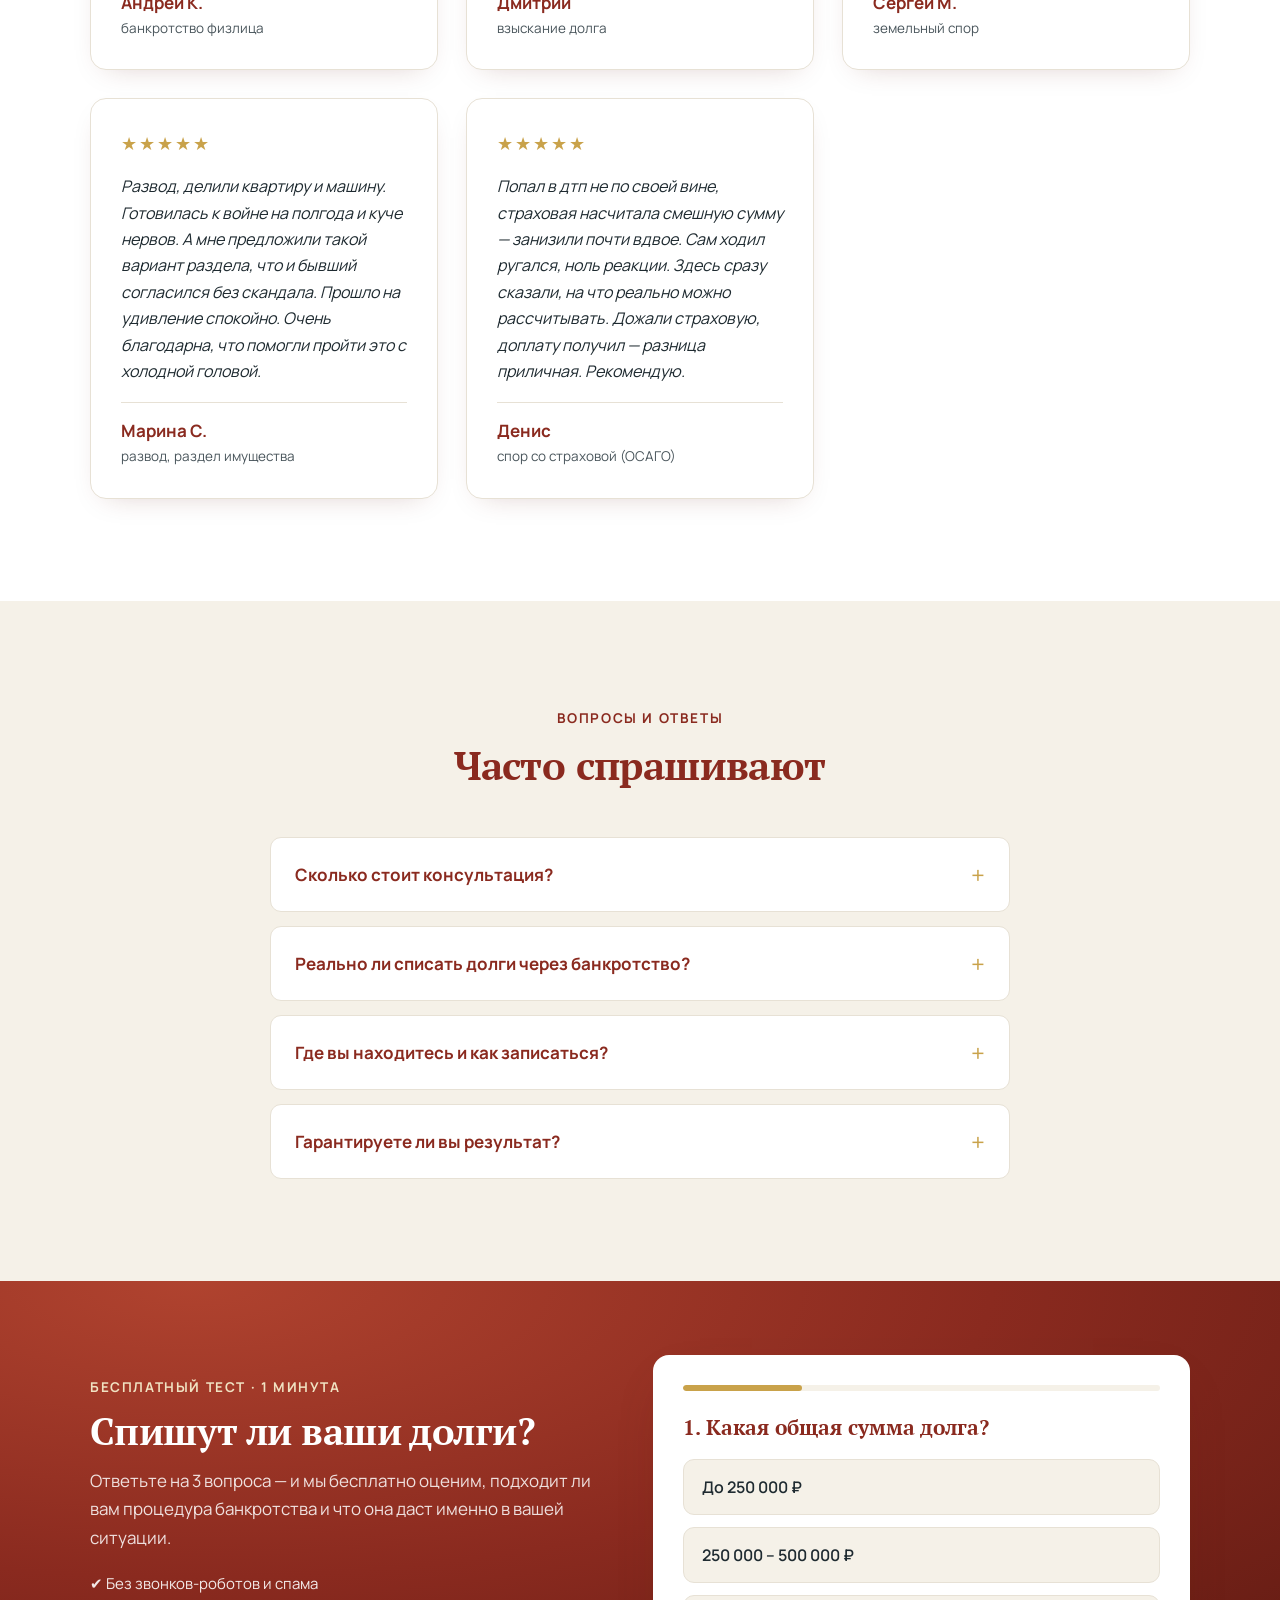
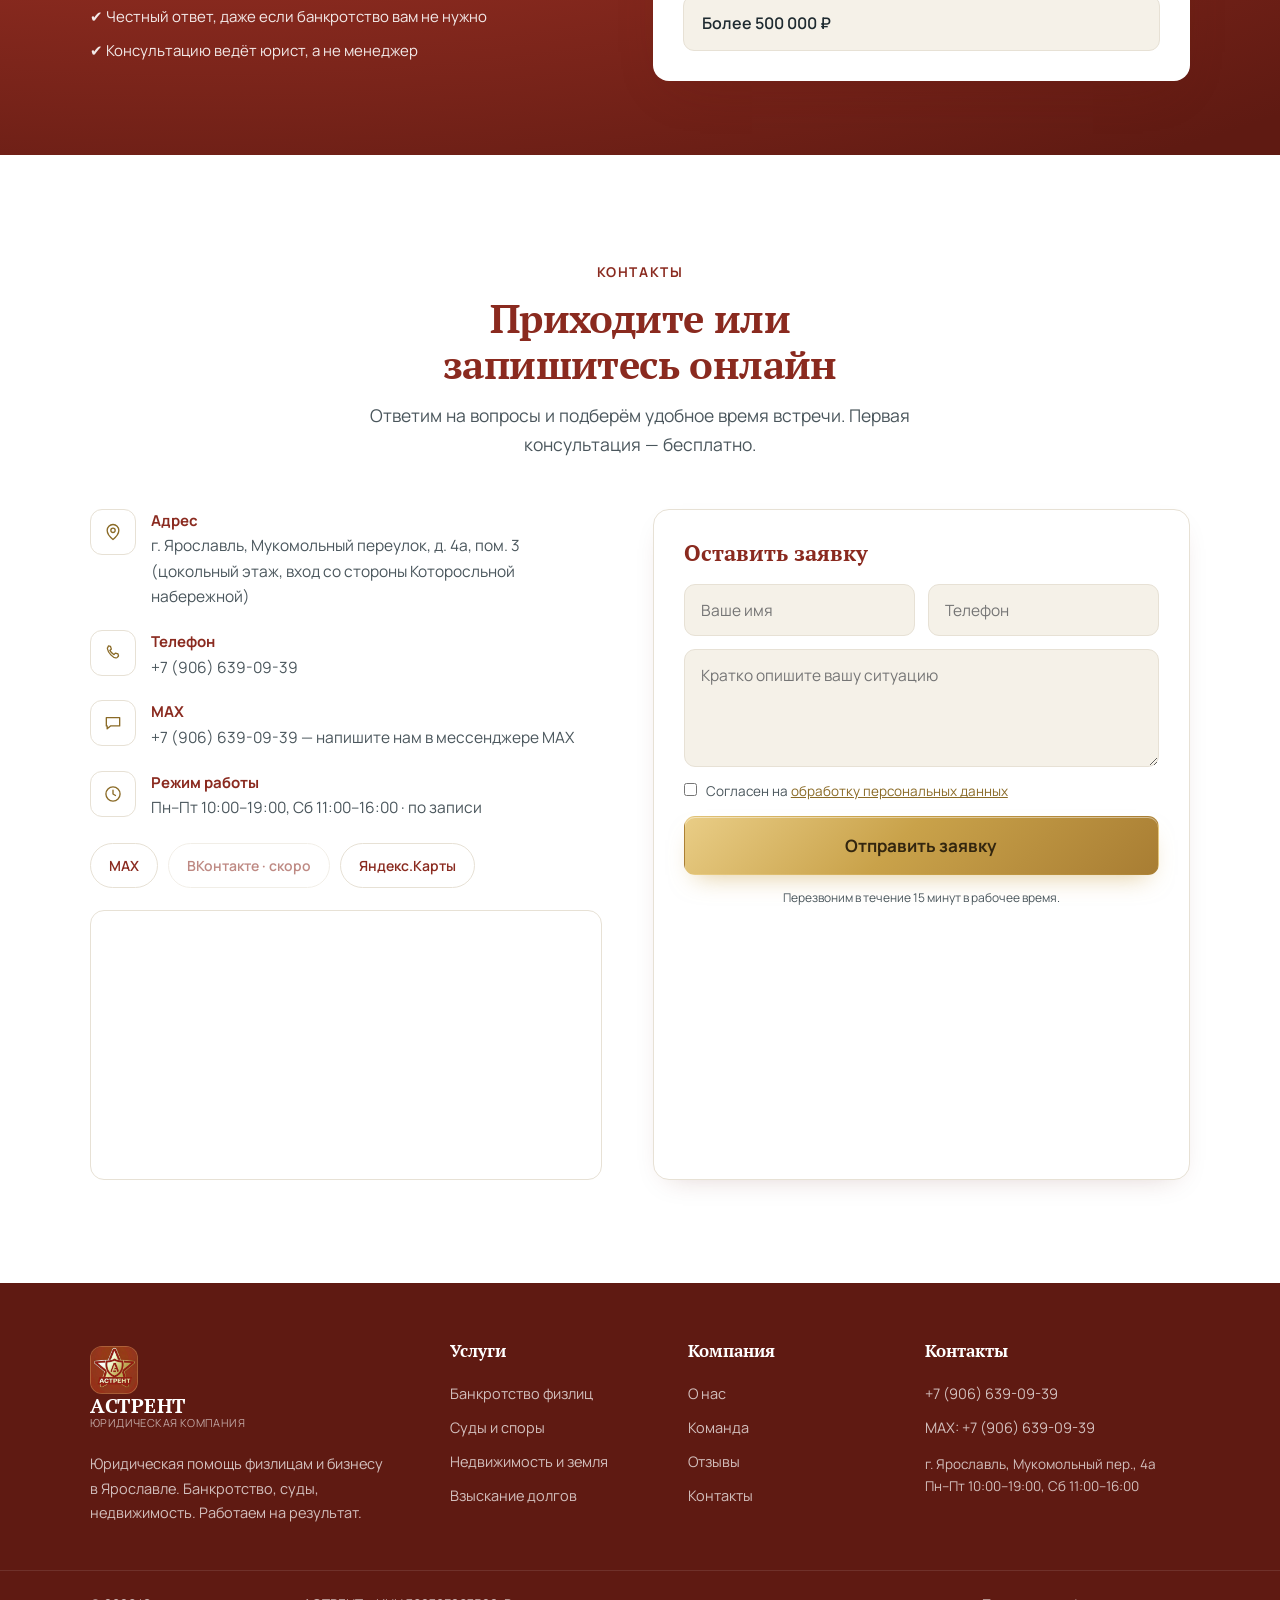
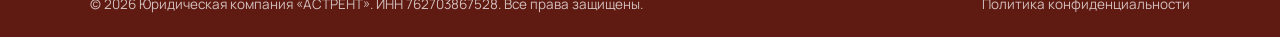
==== commit 900691bb: "Убрать сведения об адвокате и рейтинг" ====
--- a/index.html
+++ b/index.html
@@ -4,11 +4,11 @@
   <meta charset="UTF-8" />
   <meta name="viewport" content="width=device-width, initial-scale=1.0" />
   <title>АСТРЕНТ — Юридическая компания в Ярославле | Банкротство, суды, недвижимость</title>
-  <meta name="description" content="Юридическая компания «АСТРЕНТ», Ярославль, Мукомольный пер., 4а. Банкротство физлиц, суды, недвижимость и земля. Рейтинг 4,2 на Яндекс.Картах. Бесплатная консультация — звоните +7 (906) 639-09-39." />
-  <meta name="keywords" content="юрист Ярославль, адвокат Ярославль, банкротство физических лиц Ярославль, юридическая компания АСТРЕНТ, Мукомольный переулок 4а, Которосльная набережная, юрист по недвижимости, земельные споры" />
+  <meta name="description" content="Юридическая компания «АСТРЕНТ», Ярославль, Мукомольный пер., 4а. Банкротство физлиц, суды, недвижимость и земля. Бесплатная консультация — звоните +7 (906) 639-09-39." />
+  <meta name="keywords" content="юрист Ярославль, банкротство физических лиц Ярославль, юридическая компания АСТРЕНТ, Мукомольный переулок 4а, Которосльная набережная, юрист по недвижимости, земельные споры" />
 
   <meta property="og:title" content="АСТРЕНТ — Юридическая компания в Ярославле" />
-  <meta property="og:description" content="Банкротство, суды, недвижимость. Рейтинг 4,2 на Яндекс.Картах. Бесплатная консультация: +7 (906) 639-09-39." />
+  <meta property="og:description" content="Банкротство, суды, недвижимость. Бесплатная консультация: +7 (906) 639-09-39." />
   <meta property="og:type" content="website" />
   <meta property="og:locale" content="ru_RU" />
   <meta property="og:site_name" content="АСТРЕНТ" />
@@ -25,7 +25,7 @@
   <link rel="preconnect" href="https://fonts.gstatic.com" crossorigin />
   <link href="https://fonts.googleapis.com/css2?family=PT+Serif:wght@400;700&family=Manrope:wght@400;500;600;700;800&display=swap" rel="stylesheet" />
 
-  <link rel="stylesheet" href="css/styles.css?v=3" />
+  <link rel="stylesheet" href="css/styles.css?v=4" />
 
   <!-- Микроразметка для поиска (Local Business) -->
   <script type="application/ld+json">
@@ -57,7 +57,7 @@
       { "@type": "Question", "name": "Реально ли списать долги через банкротство?", "acceptedAnswer": { "@type": "Answer", "text": "Да, при соблюдении условий закона. На бесплатной консультации проверим вашу ситуацию и скажем, подходит ли вам процедура." } },
       { "@type": "Question", "name": "Где находится офис?", "acceptedAnswer": { "@type": "Answer", "text": "В центре Ярославля — Мукомольный пер., д. 4а, пом. 3 (цокольный этаж, вход со стороны Которосльной набережной). Запись по телефону +7 (906) 639-09-39." } },
       { "@type": "Question", "name": "Гарантируете ли вы результат?", "acceptedAnswer": { "@type": "Answer", "text": "Закон запрещает гарантировать конкретное решение суда. Но мы гарантируем профессиональный подход, прозрачность и не берёмся за бесперспективное дело ради денег." } },
-      { "@type": "Question", "name": "Работаете с юрлицами и ИП?", "acceptedAnswer": { "@type": "Answer", "text": "Да. Сопровождаем бизнес: договоры, споры, банкротство юрлиц и ИП, защита по уголовным и административным делам. Возможно абонентское обслуживание." } },
+      { "@type": "Question", "name": "Работаете с юрлицами и ИП?", "acceptedAnswer": { "@type": "Answer", "text": "Да. Сопровождаем бизнес: договоры, судебные и административные споры, банкротство юрлиц и ИП. Возможно абонентское обслуживание." } },
       { "@type": "Question", "name": "Есть ли онлайн-консультация?", "acceptedAnswer": { "@type": "Answer", "text": "Да. Проконсультируем по телефону или в мессенджере, документы можно прислать в электронном виде." } },
       { "@type": "Question", "name": "Возможна ли рассрочка?", "acceptedAnswer": { "@type": "Answer", "text": "По ряду дел оплату можно разбить на части. Условия обсуждаются индивидуально на бесплатной консультации." } }
     ]
@@ -81,7 +81,6 @@
   <div class="topbar">
     <div class="container topbar__inner">
       <span class="topbar__item"><svg viewBox="0 0 24 24" aria-hidden="true"><path d="M12 21s7-5.6 7-11a7 7 0 1 0-14 0c0 5.4 7 11 7 11z"/><circle cx="12" cy="10" r="2.6"/></svg> Ярославль, Мукомольный пер., 4а</span>
-      <span class="topbar__item topbar__rating">★ 4,2 на Яндекс.Картах</span>
       <span class="topbar__item"><svg viewBox="0 0 24 24" aria-hidden="true"><circle cx="12" cy="12" r="8.5"/><path d="M12 7.5V12l3 1.8"/></svg> Пн–Пт 10:00–19:00, Сб 11:00–16:00</span>
     </div>
   </div>
@@ -128,7 +127,7 @@
           Юридическая помощь<br>семье и бизнесу
         </h1>
         <p class="hero__lead">
-          Помогаем семьям и бизнесу: банкротство, суды, недвижимость, наследство, арбитраж, защита от уголовного и административного преследования. Берёмся за дело, доводим до результата
+          Помогаем семьям и бизнесу: банкротство, суды, недвижимость, наследство, арбитраж и административные споры. Берёмся за дело, доводим до результата
           и говорим честно о перспективах ещё на первой встрече — бесплатно.
         </p>
 
@@ -140,7 +139,7 @@
         <ul class="hero__points">
           <li>✔ Первая консультация — бесплатно</li>
           <li>✔ Честная оценка перспектив дела</li>
-          <li>✔ Опытные адвокаты и юристы</li>
+          <li>✔ Юристы с практическим опытом</li>
         </ul>
       </div>
 
@@ -170,10 +169,6 @@
   <section class="stats">
     <div class="container stats__grid">
       <div class="stat reveal">
-        <span class="stat__num" data-count="4">0</span><span class="stat__plus">,2 ★</span>
-        <span class="stat__label">рейтинг на Яндекс.Картах</span>
-      </div>
-      <div class="stat reveal">
         <span class="stat__num" data-count="12">0</span><span class="stat__plus">+</span>
         <span class="stat__label">лет юридической практики</span>
       </div>
@@ -203,13 +198,6 @@
           <h3 class="card__title">Представительство в суде</h3>
           <p class="card__text">Возьмём вашу защиту на себя — от подготовки документов до выступления в заседании. Знаем порядки судов Ярославля и области и добиваемся результата за вас.</p>
           <a href="#lead" class="card__link">Оценить перспективы дела →</a>
-        </article>
-
-        <article class="card reveal">
-          <div class="card__icon"><svg viewBox="0 0 24 24" aria-hidden="true"><path d="M12 3l7 3v5c0 4.6-3 7.6-7 9-4-1.4-7-4.4-7-9V6z"/><path d="M9.2 12l2 2 3.6-4"/></svg></div>
-          <h3 class="card__title">Защита по уголовным и административным делам</h3>
-          <p class="card__text">Защищаем при уголовном и административном преследовании — от доследственной проверки до суда. Выстраиваем линию защиты и отстаиваем ваши права на каждом этапе.</p>
-          <a href="#lead" class="card__link">Получить защиту →</a>
         </article>
 
         <article class="card reveal">
@@ -263,9 +251,9 @@
           <span class="about__quote" aria-hidden="true">“</span>
           <p class="about__promise">Берёмся за дело только тогда, когда видим реальную перспективу — и говорим вам правду уже на первой встрече.</p>
           <ul class="about__facts">
-            <li><b>76/822</b><span>адвокат в реестре АП Ярославской обл.</span></li>
-            <li><b>25 лет</b><span>опыта в правоохранительных органах</span></li>
+            <li><b>13 лет</b><span>стаж руководителя в правоохранительных органах</span></li>
             <li><b>20+ лет</b><span>общий юридический стаж руководителя</span></li>
+            <li><b>6</b><span>направлений юридической помощи</span></li>
           </ul>
           <span class="about__sign">— команда «АСТРЕНТ» · Ярославль</span>
         </div>
@@ -273,7 +261,7 @@
       <div class="about__content reveal">
         <span class="section__kicker">О компании</span>
         <h2 class="section__title">Почему выбирают «АСТРЕНТ»</h2>
-        <p class="section__sub">Мы — практикующие юристы и адвокаты в самом центре Ярославля, на Мукомольном переулке, 4а. Беремся за дело, только когда видим реальную перспективу, и говорим клиенту правду с первой встречи.</p>
+        <p class="section__sub">Мы — практикующие юристы в самом центре Ярославля, на Мукомольном переулке, 4а. Беремся за дело, только когда видим реальную перспективу, и говорим клиенту правду с первой встречи.</p>
 
         <ul class="features">
           <li class="feature">
@@ -286,8 +274,8 @@
           <li class="feature">
             <span class="feature__icon"><svg viewBox="0 0 24 24" aria-hidden="true"><path d="M12 3l7 3v5c0 4-3 7-7 8-4-1-7-4-7-8V6z"/><path d="M9 12l2 2 4-4"/></svg></span>
             <div>
-              <h4>Адвокаты с опытом</h4>
-              <p>Защиту ведут практикующие адвокаты, знающие ярославские суды изнутри.</p>
+              <h4>Практический опыт</h4>
+              <p>Юристы знают специфику ярославских судов и выстраивают понятную стратегию по делу.</p>
             </div>
           </li>
           <li class="feature">
@@ -361,17 +349,6 @@
             <p class="member__role">Руководитель компании · практикующий юрист-консультант</p>
             <p class="member__desc">Консультирует по вопросам гражданского и административного права. Разрабатывает стратегию и план работы по делу, ведёт сложные дела и отвечает за итоговый результат. Высшее юридическое образование (ВИПЭ МЮ&nbsp;РФ, 2003&nbsp;г.). Стаж работы в правоохранительных органах — 13 лет, общий юридический стаж — более 20 лет.</p>
             <ul class="member__tags"><li>Консультации</li><li>Стратегия</li><li>Контроль дел</li><li>Документы</li><li>Суды</li><li>Арбитраж</li></ul>
-          </figcaption>
-        </figure>
-
-        <figure class="member reveal">
-          <div class="member__photo"><img src="images/advocate.jpg?v=2" alt="Комаров Дмитрий Евгеньевич — адвокат" loading="lazy" onerror="this.remove()"><span class="member__ph">ДК</span></div>
-          <figcaption>
-            <h3 class="member__name">Комаров Дмитрий Евгеньевич</h3>
-            <p class="member__role">Партнёр компании · адвокат</p>
-            <p class="member__desc">Защита обвиняемых в преступлениях и административных правонарушениях, по сложным делам на всех стадиях уголовного и административного производства. Высшее юридическое образование (ЯрГУ им. П.&nbsp;Г.&nbsp;Демидова), 25 лет в правоохранительных и надзорных органах; с 2012 — Следственный комитет РФ по Ярославской области.</p>
-            <ul class="member__tags"><li>Защита</li><li>Следствие</li><li>Суды</li><li>Обжалование приговоров</li></ul>
-            <a class="member__verify" href="https://apyo.fparf.ru/about/lawyers/komarov-dmitriy-evgenevich/" target="_blank" rel="noopener">Адвокат в реестре АП ЯО · № 76/822 ✓ проверить</a>
           </figcaption>
         </figure>
 
--- a/css/styles.css
+++ b/css/styles.css
@@ -65,7 +65,6 @@
 /* ============ Топ-полоса ============ */
 .topbar{background:var(--navy-deep);color:rgba(255,255,255,.8);font-size:13.5px;}
 .topbar__inner{display:flex;justify-content:center;gap:28px;padding:9px 24px;flex-wrap:wrap;}
-.topbar__rating{color:var(--gold-soft);font-weight:600;}
 
 /* ============ Шапка ============ */
 .header{position:sticky;top:0;z-index:100;background:rgba(255,255,255,.93);backdrop-filter:saturate(180%) blur(12px);border-bottom:1px solid var(--line);transition:.3s;}
@@ -140,7 +139,7 @@
 
 /* ============ Статистика ============ */
 .stats{background:var(--navy);}
-.stats__grid{display:grid;grid-template-columns:repeat(4,1fr);gap:24px;padding:42px 24px;}
+.stats__grid{display:grid;grid-template-columns:repeat(3,1fr);gap:24px;padding:42px 24px;}
 .stat{text-align:center;color:#fff;position:relative;}
 .stat:not(:last-child)::after{content:"";position:absolute;right:-12px;top:18%;height:64%;width:1px;background:rgba(255,255,255,.14);}
 .stat__num{font-family:'PT Serif',serif;font-size:clamp(32px,4vw,44px);font-weight:700;color:var(--gold);}
@@ -207,7 +206,7 @@
 .step__text{color:var(--muted);font-size:14.5px;}
 
 /* ============ Команда ============ */
-.team{display:grid;grid-template-columns:repeat(3,1fr);gap:26px;}
+.team{display:grid;grid-template-columns:repeat(2,1fr);gap:26px;}
 .member{background:#fff;border:1px solid var(--line);border-radius:var(--radius);padding:34px 26px 28px;text-align:center;transition:.3s var(--ease);}
 .member:hover{transform:translateY(-5px);box-shadow:var(--shadow);border-color:transparent;}
 .member__ava{
@@ -324,7 +323,7 @@
   .hero__card{max-width:460px;}
   .cards{grid-template-columns:repeat(2,1fr);}
   .steps{grid-template-columns:repeat(2,1fr);}
-  .team{grid-template-columns:repeat(3,1fr);gap:18px;}
+  .team{grid-template-columns:repeat(2,1fr);gap:18px;}
   .about{grid-template-columns:1fr;}
   .footer__inner{grid-template-columns:1fr 1fr;}
 }
@@ -457,7 +456,7 @@
 .quiz__calc-row--total b{color:var(--gold-2);font-size:16px;}
 .quiz__calc-note{font-size:11.5px;color:var(--muted);margin-top:8px;line-height:1.5;}
 
-/* Команда с фото (Анатолий прислал фото руководителя и адвоката) */
+/* Команда с фото */
 .member{padding:0 0 24px;overflow:hidden;}
 .member__photo{width:100%;aspect-ratio:1/1;background:linear-gradient(140deg,var(--navy),var(--navy-2));background-size:cover;background-position:center 20%;}
 .member__photo--icon{display:grid;place-items:center;}
